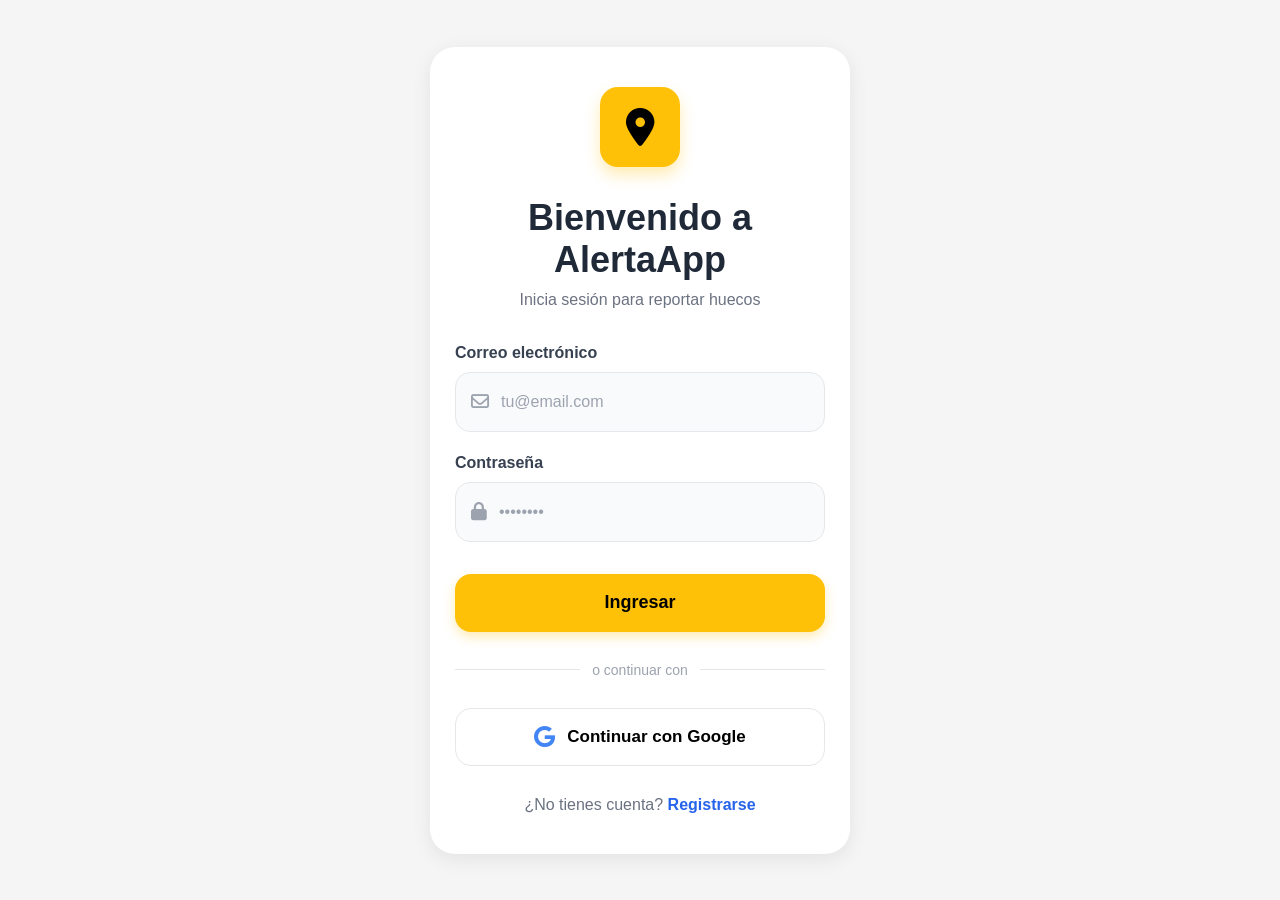
==== index.html @ 872496ac "Add files via upload" ====
<!DOCTYPE html>
<html lang="es">
<head>
    <meta charset="UTF-8">
    <meta name="viewport" content="width=device-width, initial-scale=1.0">
    <title>Login - AlertaApp</title>

    <link rel="stylesheet" href="styles.css">

    <!-- ICONOS -->
    <link rel="stylesheet"
    href="https://cdnjs.cloudflare.com/ajax/libs/font-awesome/6.5.1/css/all.min.css">
</head>
<body>

    <div class="container">

        <!-- LOGO -->
        <div class="logo-box">
            <i class="fa-solid fa-location-dot"></i>
        </div>

        <h1>Bienvenido a AlertaApp</h1>
        <p class="subtitle">
            Inicia sesión para reportar huecos
        </p>

        <!-- FORMULARIO -->
        <form id="loginForm">

            <div class="input-group">
                <label>Correo electrónico</label>

                <div class="input-box">
                    <i class="fa-regular fa-envelope"></i>
                    <input type="email"
                    id="loginEmail"
                    placeholder="tu@email.com"
                    required>
                </div>
            </div>

            <div class="input-group">
                <label>Contraseña</label>

                <div class="input-box">
                    <i class="fa-solid fa-lock"></i>
                    <input type="password"
                    id="loginPassword"
                    placeholder="••••••••"
                    required>
                </div>
            </div>

            <button type="submit" class="btn-primary">
                Ingresar
            </button>

        </form>

        <!-- DIVIDER -->
        <div class="divider">
            <span>o continuar con</span>
        </div>

        <!-- GOOGLE -->
        <button class="btn-google">
            <i class="fa-brands fa-google"></i>
            Continuar con Google
        </button>

        <!-- LINK -->
        <p class="bottom-text">
            ¿No tienes cuenta?
            <a href="registro.html">Registrarse</a>
        </p>

    </div>

    <script src="script.js"></script>

</body>
</html>
---- styles.css ----
*{
    margin: 0;
    padding: 0;
    box-sizing: border-box;
    font-family: Arial, Helvetica, sans-serif;
}

body{
    min-height: 100vh;
    display: flex;
    justify-content: center;
    align-items: center;
    background: #f5f5f5;
    padding: 20px;
}

.container{
    width: 100%;
    max-width: 420px;
    background: white;
    border-radius: 25px;
    padding: 40px 25px;
    box-shadow: 0 5px 20px rgba(0,0,0,0.08);
}

.logo-box{
    width: 80px;
    height: 80px;
    background: #FFC107;
    border-radius: 18px;
    margin: auto;
    margin-bottom: 30px;

    display: flex;
    justify-content: center;
    align-items: center;

    box-shadow: 0 8px 15px rgba(255, 193, 7, 0.3);
}

.logo-box i{
    font-size: 38px;
    color: black;
}

h1{
    text-align: center;
    font-size: 36px;
    margin-bottom: 10px;
    color: #1f2937;
}

.subtitle{
    text-align: center;
    color: #6b7280;
    margin-bottom: 35px;
    font-size: 16px;
}

.input-group{
    margin-bottom: 22px;
}

.input-group label{
    display: block;
    margin-bottom: 10px;
    color: #374151;
    font-weight: 600;
}

.input-box{
    display: flex;
    align-items: center;
    background: #f9fafb;
    border: 1px solid #e5e7eb;
    border-radius: 15px;
    padding: 0 15px;
    height: 60px;
}

.input-box i{
    color: #9ca3af;
    font-size: 18px;
    margin-right: 12px;
}

.input-box input{
    width: 100%;
    border: none;
    outline: none;
    background: transparent;
    font-size: 16px;
    color: #111827;
}

.input-box input::placeholder{
    color: #9ca3af;
}

.btn-primary{
    width: 100%;
    height: 58px;
    border: none;
    border-radius: 16px;
    background: #FFC107;
    color: black;
    font-size: 18px;
    font-weight: bold;
    cursor: pointer;
    margin-top: 10px;
    transition: 0.3s;
    box-shadow: 0 5px 12px rgba(255, 193, 7, 0.3);
}

.btn-primary:hover{
    transform: translateY(-2px);
}

.divider{
    display: flex;
    align-items: center;
    margin: 30px 0;
    color: #9ca3af;
    font-size: 14px;
}

.divider::before,
.divider::after{
    content: "";
    flex: 1;
    height: 1px;
    background: #e5e7eb;
}

.divider span{
    margin: 0 12px;
}

.btn-google{
    width: 100%;
    height: 58px;
    border: 1px solid #e5e7eb;
    border-radius: 16px;
    background: white;
    font-size: 17px;
    font-weight: 600;
    cursor: pointer;

    display: flex;
    justify-content: center;
    align-items: center;
    gap: 12px;

    transition: 0.3s;
}

.btn-google:hover{
    background: #f9fafb;
}

.btn-google i{
    color: #4285F4;
    font-size: 22px;
}

.bottom-text{
    text-align: center;
    margin-top: 30px;
    color: #6b7280;
}

.bottom-text a{
    color: #2563eb;
    text-decoration: none;
    font-weight: bold;
}

.bottom-text a:hover{
    text-decoration: underline;
}

/* RESPONSIVE */
@media(max-width: 480px){

    .container{
        padding: 35px 20px;
    }

    h1{
        font-size: 30px;
    }

}
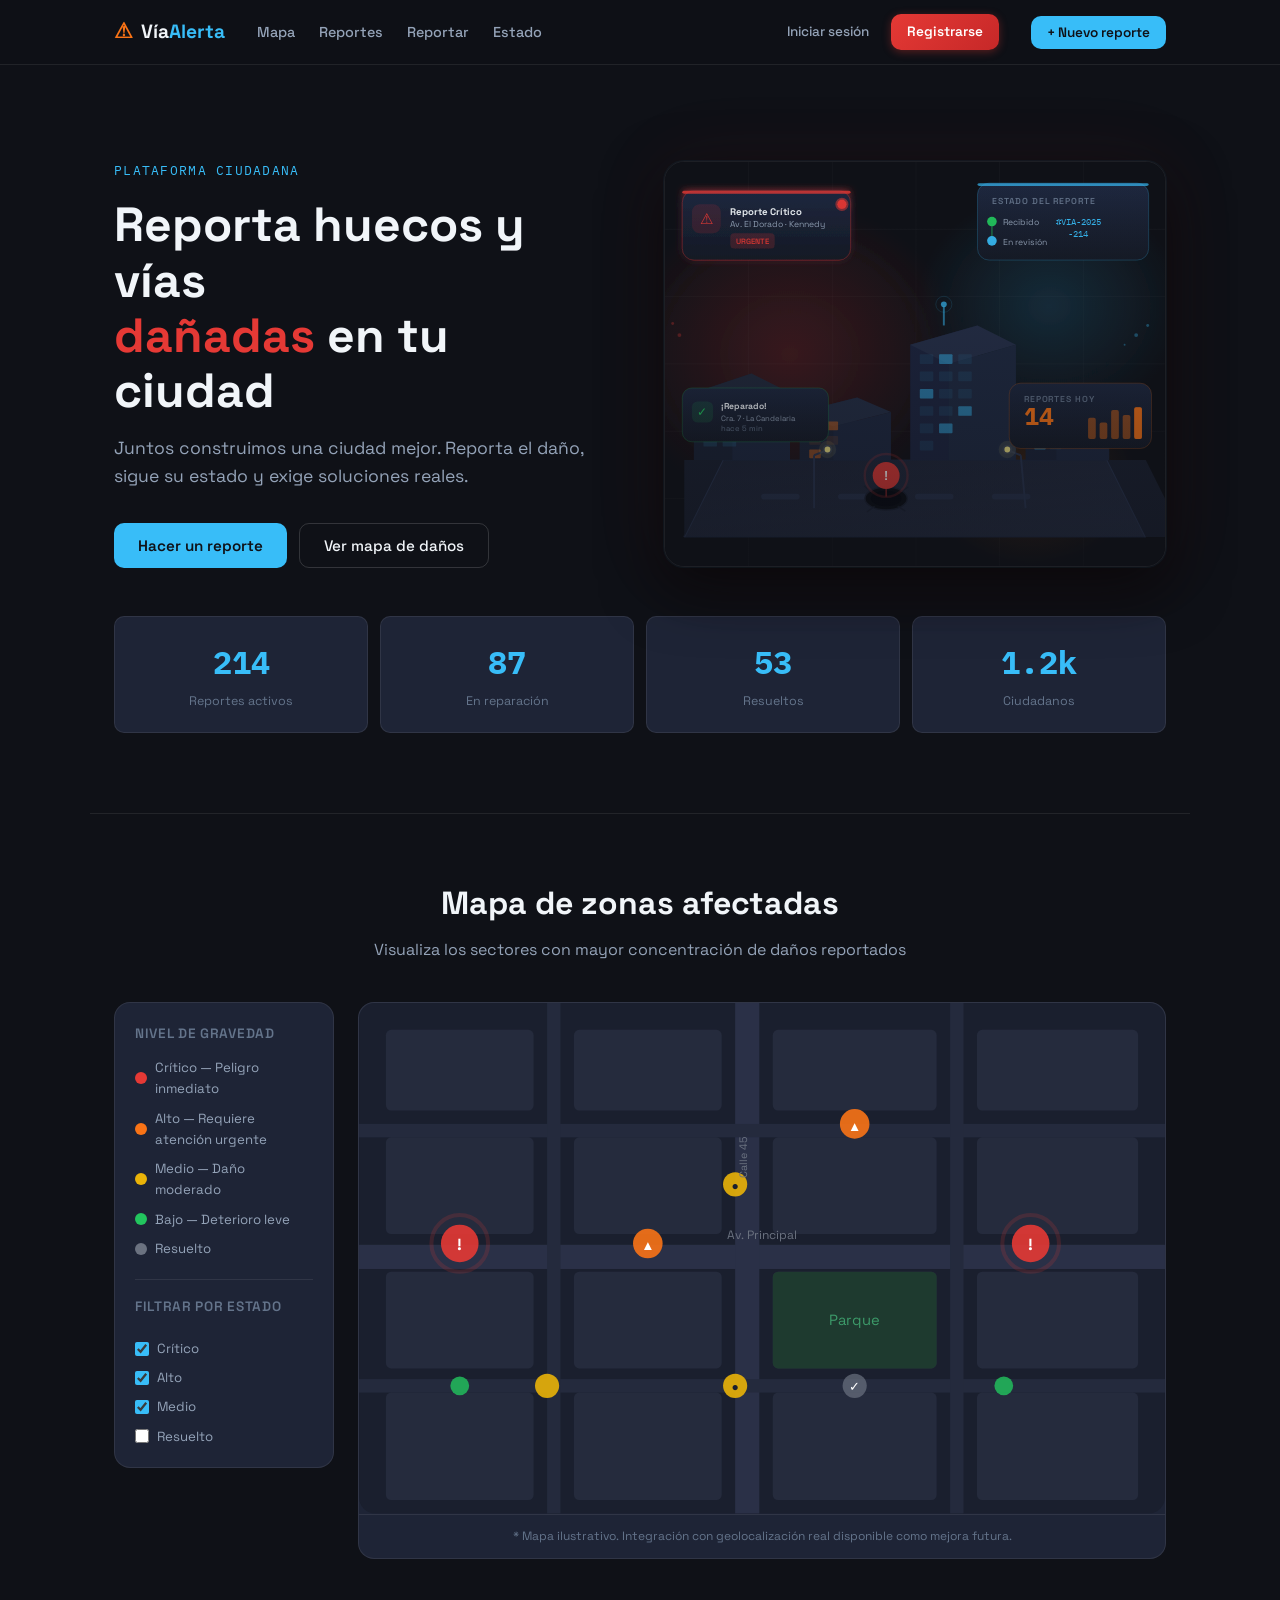
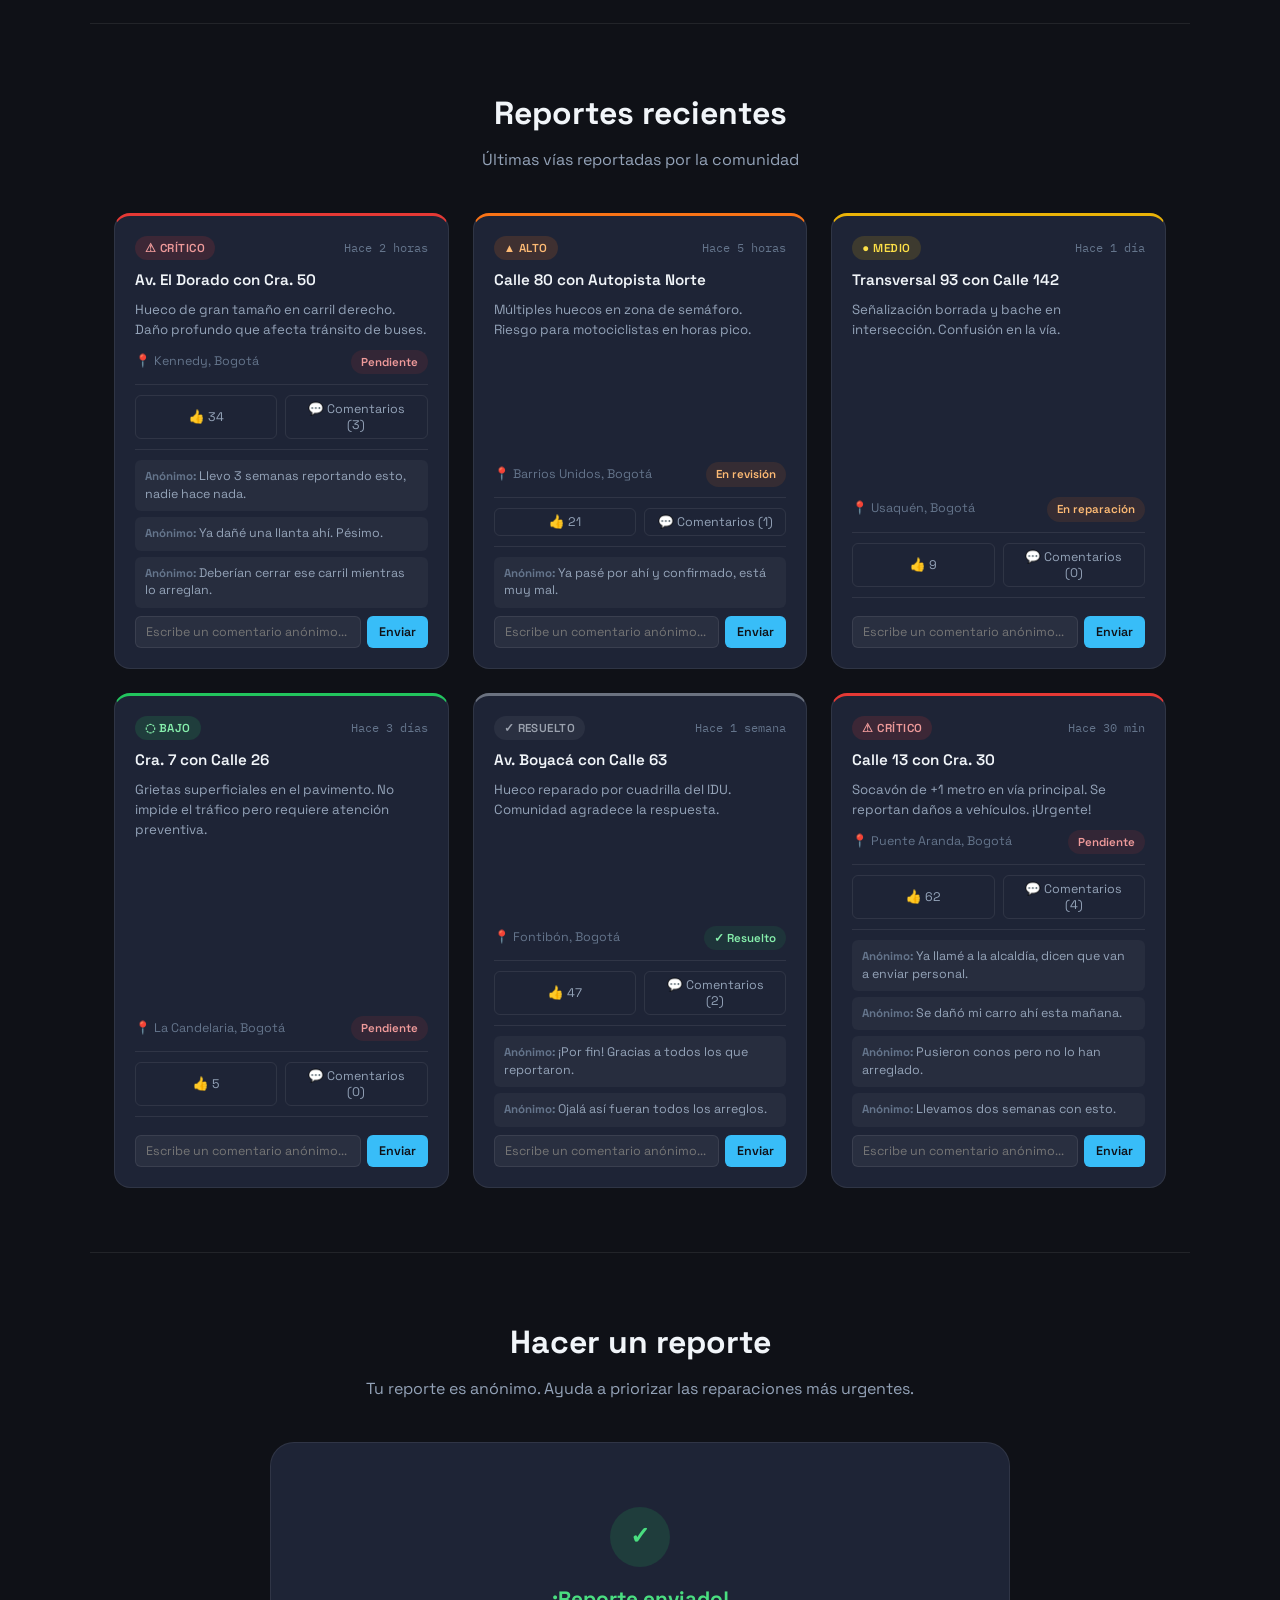
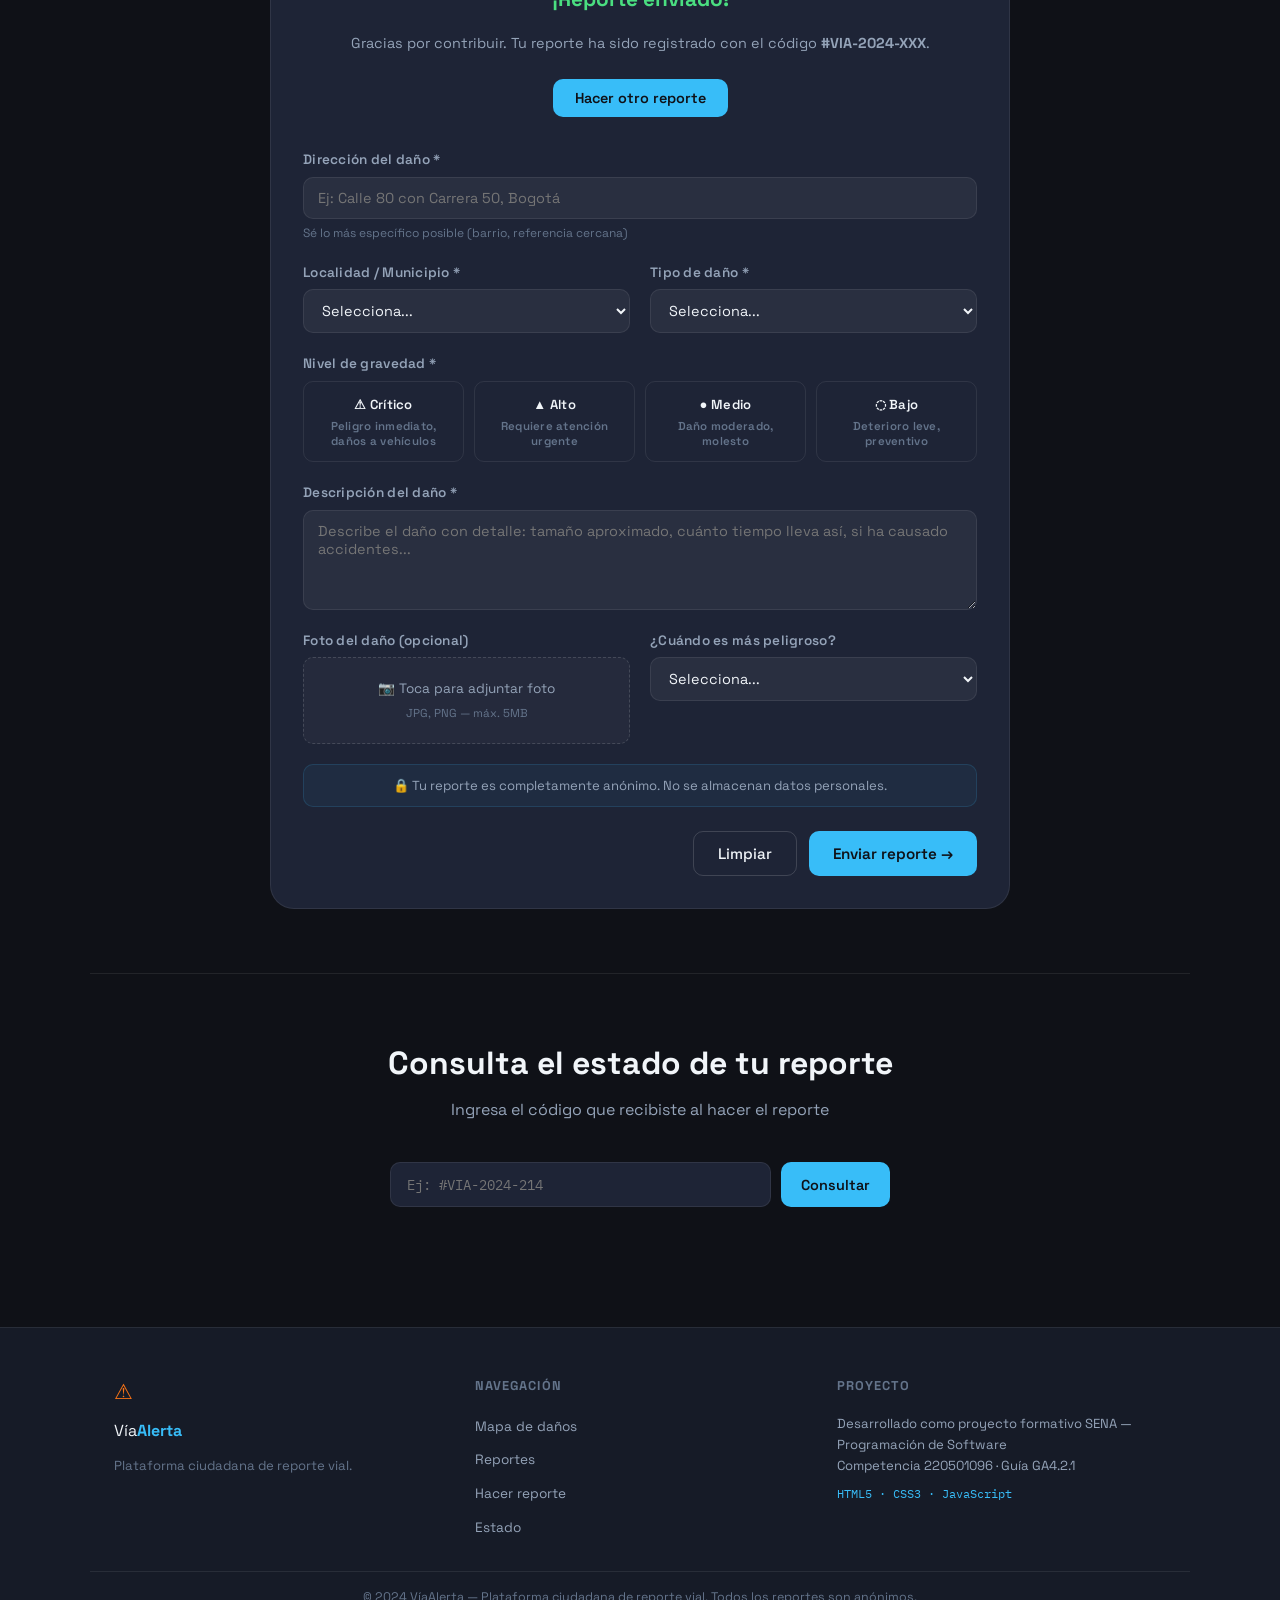
==== commit 09f54ee2: "Add files via upload" ====
--- a/index.html
+++ b/index.html
@@ -1,83 +1,855 @@
 <!DOCTYPE html>
 <html lang="es">
 <head>
-    <meta charset="UTF-8">
-    <meta name="viewport" content="width=device-width, initial-scale=1.0">
-    <title>Login - AlertaApp</title>
-
-    <link rel="stylesheet" href="styles.css">
-
-    <!-- ICONOS -->
-    <link rel="stylesheet"
-    href="https://cdnjs.cloudflare.com/ajax/libs/font-awesome/6.5.1/css/all.min.css">
+  <meta charset="UTF-8" />
+  <meta name="viewport" content="width=device-width, initial-scale=1.0" />
+  <title>VíaAlerta — Reporte Ciudadano de Vías</title>
+  <link rel="stylesheet" href="styles.css" />
+  <link rel="preconnect" href="https://fonts.googleapis.com" />
+  <link rel="preconnect" href="https://fonts.gstatic.com" crossorigin />
+  <link href="https://fonts.googleapis.com/css2?family=Space+Grotesk:wght@400;500;600;700&family=IBM+Plex+Mono:wght@400;500&display=swap" rel="stylesheet" />
 </head>
 <body>
 
-    <div class="container">
-
-        <!-- LOGO -->
-        <div class="logo-box">
-            <i class="fa-solid fa-location-dot"></i>
-        </div>
-
-        <h1>Bienvenido a AlertaApp</h1>
-        <p class="subtitle">
-            Inicia sesión para reportar huecos
-        </p>
-
-        <!-- FORMULARIO -->
-        <form id="loginForm">
-
-            <div class="input-group">
-                <label>Correo electrónico</label>
-
-                <div class="input-box">
-                    <i class="fa-regular fa-envelope"></i>
-                    <input type="email"
-                    id="loginEmail"
-                    placeholder="tu@email.com"
-                    required>
-                </div>
-            </div>
-
-            <div class="input-group">
-                <label>Contraseña</label>
-
-                <div class="input-box">
-                    <i class="fa-solid fa-lock"></i>
-                    <input type="password"
-                    id="loginPassword"
-                    placeholder="••••••••"
-                    required>
-                </div>
-            </div>
-
-            <button type="submit" class="btn-primary">
-                Ingresar
-            </button>
-
+  <!-- HEADER -->
+  <header id="site-header">
+    <div class="header-inner">
+      <div class="logo">
+        <span class="logo-icon">⚠</span>
+        <span class="logo-text">Vía<strong>Alerta</strong></span>
+      </div>
+      <nav id="main-nav">
+        <ul>
+          <li><a href="#mapa">Mapa</a></li>
+          <li><a href="#reportes">Reportes</a></li>
+          <li><a href="#formulario">Reportar</a></li>
+          <li><a href="#estado">Estado</a></li>
+        </ul>
+      </nav>
+      <div class="header-auth">
+        <a href="login.html" class="btn-login-nav">Iniciar sesión</a>
+        <a href="register.html" class="btn-register-nav">Registrarse</a>
+      </div>
+      <button class="btn-report-nav" onclick="document.getElementById('formulario').scrollIntoView({behavior:'smooth'})">
+        + Nuevo reporte
+      </button>
+      <button class="menu-toggle" id="menuToggle" aria-label="Abrir menú">&#9776;</button>
+    </div>
+  </header>
+
+  <!-- HERO -->
+  <section id="hero">
+    <div class="hero-main">
+      <div class="hero-content">
+        <p class="hero-label">Plataforma ciudadana</p>
+        <h1>Reporta huecos y vías<br /><span class="accent">dañadas</span> en tu ciudad</h1>
+        <p class="hero-desc">Juntos construimos una ciudad mejor. Reporta el daño, sigue su estado y exige soluciones reales.</p>
+        <div class="hero-btns">
+          <button class="btn-primary" onclick="document.getElementById('formulario').scrollIntoView({behavior:'smooth'})">Hacer un reporte</button>
+          <button class="btn-outline" onclick="document.getElementById('mapa').scrollIntoView({behavior:'smooth'})">Ver mapa de daños</button>
+        </div>
+      </div>
+
+      <!-- HERO ILLUSTRATION -->
+      <div class="hero-illustration" aria-hidden="true">
+        <svg viewBox="0 0 520 420" xmlns="http://www.w3.org/2000/svg">
+          <defs>
+            <radialGradient id="glow-red" cx="50%" cy="50%" r="50%">
+              <stop offset="0%" stop-color="#e53935" stop-opacity="0.25"/>
+              <stop offset="100%" stop-color="#e53935" stop-opacity="0"/>
+            </radialGradient>
+            <radialGradient id="glow-blue" cx="50%" cy="50%" r="50%">
+              <stop offset="0%" stop-color="#38bdf8" stop-opacity="0.18"/>
+              <stop offset="100%" stop-color="#38bdf8" stop-opacity="0"/>
+            </radialGradient>
+            <radialGradient id="glow-orange" cx="50%" cy="50%" r="50%">
+              <stop offset="0%" stop-color="#f97316" stop-opacity="0.2"/>
+              <stop offset="100%" stop-color="#f97316" stop-opacity="0"/>
+            </radialGradient>
+            <filter id="blur-soft">
+              <feGaussianBlur stdDeviation="3"/>
+            </filter>
+            <filter id="glow-filter">
+              <feGaussianBlur stdDeviation="4" result="blur"/>
+              <feComposite in="SourceGraphic" in2="blur" operator="over"/>
+            </filter>
+            <linearGradient id="road-grad" x1="0%" y1="0%" x2="100%" y2="100%">
+              <stop offset="0%" stop-color="#1e2436"/>
+              <stop offset="100%" stop-color="#252d42"/>
+            </linearGradient>
+            <linearGradient id="card-grad" x1="0%" y1="0%" x2="0%" y2="100%">
+              <stop offset="0%" stop-color="#1e2840"/>
+              <stop offset="100%" stop-color="#161b27"/>
+            </linearGradient>
+            <clipPath id="card-clip">
+              <rect x="0" y="0" width="520" height="420" rx="20"/>
+            </clipPath>
+          </defs>
+
+          <!-- Background -->
+          <rect width="520" height="420" fill="#0f1117" rx="20"/>
+
+          <!-- Ambient glows -->
+          <ellipse cx="130" cy="200" rx="180" ry="160" fill="url(#glow-red)" filter="url(#blur-soft)"/>
+          <ellipse cx="400" cy="150" rx="140" ry="120" fill="url(#glow-blue)" filter="url(#blur-soft)"/>
+          <ellipse cx="380" cy="330" rx="110" ry="90" fill="url(#glow-orange)" filter="url(#blur-soft)"/>
+
+          <!-- Grid lines (city feel) -->
+          <g stroke="rgba(255,255,255,0.03)" stroke-width="1">
+            <line x1="0" y1="70" x2="520" y2="70"/>
+            <line x1="0" y1="140" x2="520" y2="140"/>
+            <line x1="0" y1="210" x2="520" y2="210"/>
+            <line x1="0" y1="280" x2="520" y2="280"/>
+            <line x1="0" y1="350" x2="520" y2="350"/>
+            <line x1="87" y1="0" x2="87" y2="420"/>
+            <line x1="174" y1="0" x2="174" y2="420"/>
+            <line x1="261" y1="0" x2="261" y2="420"/>
+            <line x1="348" y1="0" x2="348" y2="420"/>
+            <line x1="435" y1="0" x2="435" y2="420"/>
+          </g>
+
+          <!-- ===== ISOMETRIC CITY ROAD ===== -->
+          <!-- Main road surface -->
+          <polygon points="60,310 460,310 500,390 20,390" fill="url(#road-grad)" stroke="#1e2840" stroke-width="1"/>
+          <!-- Road center dashes -->
+          <g fill="#2a3550" opacity="0.8">
+            <rect x="100" y="345" width="40" height="6" rx="3"/>
+            <rect x="180" y="345" width="40" height="6" rx="3"/>
+            <rect x="260" y="345" width="40" height="6" rx="3"/>
+            <rect x="340" y="345" width="40" height="6" rx="3"/>
+          </g>
+          <!-- Road edge lines -->
+          <line x1="60" y1="310" x2="20" y2="390" stroke="#2a3550" stroke-width="2"/>
+          <line x1="460" y1="310" x2="500" y2="390" stroke="#2a3550" stroke-width="2"/>
+
+          <!-- Sidewalk -->
+          <polygon points="460,310 500,310 540,390 500,390" fill="#1a2030"/>
+          <polygon points="20,390 60,310 20,310" fill="#1a2030"/>
+
+          <!-- ===== BUILDINGS (isometric) ===== -->
+          <!-- Building 1 — left tall -->
+          <g>
+            <polygon points="30,240 90,220 90,310 30,310" fill="#1a2235"/>
+            <polygon points="30,240 90,220 130,240 70,260" fill="#222a3d"/>
+            <polygon points="70,260 130,240 130,310 70,310" fill="#1e2840"/>
+            <!-- Windows -->
+            <g fill="#38bdf8" opacity="0.15">
+              <rect x="40" y="250" width="14" height="10" rx="1"/>
+              <rect x="60" y="250" width="14" height="10" rx="1"/>
+              <rect x="40" y="268" width="14" height="10" rx="1"/>
+              <rect x="60" y="268" width="14" height="10" rx="1"/>
+              <rect x="40" y="286" width="14" height="10" rx="1"/>
+              <rect x="60" y="286" width="14" height="10" rx="1"/>
+            </g>
+            <g fill="#38bdf8" opacity="0.3">
+              <rect x="40" y="250" width="14" height="10" rx="1"/>
+              <rect x="60" y="268" width="14" height="10" rx="1"/>
+            </g>
+          </g>
+
+          <!-- Building 2 — center-left medium -->
+          <g>
+            <polygon points="140,260 200,245 200,310 140,310" fill="#1c2438"/>
+            <polygon points="140,260 200,245 235,260 175,275" fill="#242e45"/>
+            <polygon points="175,275 235,260 235,310 175,310" fill="#1e2840"/>
+            <g fill="#f97316" opacity="0.12">
+              <rect x="150" y="270" width="12" height="9" rx="1"/>
+              <rect x="168" y="270" width="12" height="9" rx="1"/>
+              <rect x="150" y="285" width="12" height="9" rx="1"/>
+              <rect x="168" y="285" width="12" height="9" rx="1"/>
+              <rect x="150" y="299" width="12" height="9" rx="1"/>
+            </g>
+            <g fill="#f97316" opacity="0.4">
+              <rect x="168" y="270" width="12" height="9" rx="1"/>
+              <rect x="150" y="299" width="12" height="9" rx="1"/>
+            </g>
+          </g>
+
+          <!-- Building 3 — center tall (landmark) -->
+          <g>
+            <polygon points="255,190 325,170 325,310 255,310" fill="#1d2540"/>
+            <polygon points="255,190 325,170 365,190 295,210" fill="#26304a"/>
+            <polygon points="295,210 365,190 365,310 295,310" fill="#1f2a42"/>
+            <!-- Many windows -->
+            <g fill="#38bdf8" opacity="0.1">
+              <rect x="265" y="200" width="14" height="10" rx="1"/>
+              <rect x="285" y="200" width="14" height="10" rx="1"/>
+              <rect x="305" y="200" width="14" height="10" rx="1"/>
+              <rect x="265" y="218" width="14" height="10" rx="1"/>
+              <rect x="285" y="218" width="14" height="10" rx="1"/>
+              <rect x="305" y="218" width="14" height="10" rx="1"/>
+              <rect x="265" y="236" width="14" height="10" rx="1"/>
+              <rect x="285" y="236" width="14" height="10" rx="1"/>
+              <rect x="305" y="236" width="14" height="10" rx="1"/>
+              <rect x="265" y="254" width="14" height="10" rx="1"/>
+              <rect x="285" y="254" width="14" height="10" rx="1"/>
+              <rect x="305" y="254" width="14" height="10" rx="1"/>
+              <rect x="265" y="272" width="14" height="10" rx="1"/>
+              <rect x="285" y="272" width="14" height="10" rx="1"/>
+              <rect x="265" y="290" width="14" height="10" rx="1"/>
+            </g>
+            <g fill="#38bdf8" opacity="0.5">
+              <rect x="285" y="200" width="14" height="10" rx="1"/>
+              <rect x="265" y="236" width="14" height="10" rx="1"/>
+              <rect x="305" y="254" width="14" height="10" rx="1"/>
+              <rect x="285" y="272" width="14" height="10" rx="1"/>
+            </g>
+            <!-- Antenna -->
+            <line x1="290" y1="150" x2="290" y2="170" stroke="#38bdf8" stroke-width="2" opacity="0.6"/>
+            <circle cx="290" cy="148" r="3" fill="#38bdf8" opacity="0.8"/>
+            <circle cx="290" cy="148" r="6" fill="none" stroke="#38bdf8" stroke-width="1" opacity="0.3">
+              <animate attributeName="r" from="3" to="12" dur="2s" repeatCount="indefinite"/>
+              <animate attributeName="opacity" from="0.4" to="0" dur="2s" repeatCount="indefinite"/>
+            </circle>
+          </g>
+
+          <!-- Building 4 — right medium -->
+          <g>
+            <polygon points="375,250 430,233 430,310 375,310" fill="#1b2338"/>
+            <polygon points="375,250 430,233 462,248 407,265" fill="#232d42"/>
+            <polygon points="407,265 462,248 462,310 407,310" fill="#1e2840"/>
+            <g fill="#38bdf8" opacity="0.12">
+              <rect x="384" y="260" width="12" height="9" rx="1"/>
+              <rect x="400" y="260" width="12" height="9" rx="1"/>
+              <rect x="384" y="275" width="12" height="9" rx="1"/>
+              <rect x="400" y="275" width="12" height="9" rx="1"/>
+              <rect x="384" y="290" width="12" height="9" rx="1"/>
+              <rect x="400" y="290" width="12" height="9" rx="1"/>
+            </g>
+            <g fill="#38bdf8" opacity="0.45">
+              <rect x="400" y="260" width="12" height="9" rx="1"/>
+              <rect x="384" y="290" width="12" height="9" rx="1"/>
+            </g>
+          </g>
+
+          <!-- Street lamps -->
+          <g stroke="#2a3550" stroke-width="2">
+            <line x1="155" y1="305" x2="155" y2="360"/>
+            <line x1="155" y1="305" x2="168" y2="300"/>
+            <circle cx="169" cy="299" r="4" fill="#fef08a" opacity="0.9"/>
+            <circle cx="169" cy="299" r="10" fill="#fef08a" opacity="0.1"/>
+          </g>
+          <g stroke="#2a3550" stroke-width="2">
+            <line x1="370" y1="305" x2="375" y2="360"/>
+            <line x1="370" y1="305" x2="357" y2="300"/>
+            <circle cx="356" cy="299" r="4" fill="#fef08a" opacity="0.9"/>
+            <circle cx="356" cy="299" r="10" fill="#fef08a" opacity="0.1"/>
+          </g>
+
+          <!-- ===== POTHOLE / DAMAGE on road ===== -->
+          <ellipse cx="230" cy="350" rx="22" ry="12" fill="#0a0d14" stroke="#1a2030" stroke-width="1.5"/>
+          <ellipse cx="230" cy="350" rx="16" ry="8" fill="#060810"/>
+          <!-- Crack lines -->
+          <g stroke="#1a2030" stroke-width="1.5" opacity="0.8">
+            <line x1="215" y1="343" x2="207" y2="337"/>
+            <line x1="245" y1="343" x2="253" y2="338"/>
+            <line x1="218" y1="358" x2="210" y2="364"/>
+            <line x1="242" y1="358" x2="250" y2="363"/>
+          </g>
+
+          <!-- ===== FLOATING UI CARDS ===== -->
+
+          <!-- Card 1 — CRITICAL alert (top left) -->
+          <g filter="url(#glow-filter)">
+            <rect x="18" y="30" width="175" height="72" rx="12" fill="url(#card-grad)" stroke="rgba(229,57,53,0.35)" stroke-width="1"/>
+            <rect x="18" y="30" width="175" height="3" rx="2" fill="#e53935" opacity="0.8"/>
+            <!-- Icon bg -->
+            <rect x="28" y="44" width="30" height="30" rx="8" fill="rgba(229,57,53,0.15)"/>
+            <text x="43" y="64" font-family="sans-serif" font-size="16" text-anchor="middle" fill="#e53935">⚠</text>
+            <!-- Text -->
+            <text x="68" y="55" font-family="Space Grotesk, sans-serif" font-size="10" font-weight="700" fill="#f1f5f9">Reporte Crítico</text>
+            <text x="68" y="68" font-family="Space Grotesk, sans-serif" font-size="9" fill="#94a3b8">Av. El Dorado · Kennedy</text>
+            <!-- Badge -->
+            <rect x="68" y="74" width="46" height="16" rx="4" fill="rgba(229,57,53,0.2)"/>
+            <text x="91" y="85" font-family="Space Grotesk, sans-serif" font-size="8" font-weight="600" fill="#e53935" text-anchor="middle">URGENTE</text>
+            <!-- Pulse -->
+            <circle cx="184" cy="44" r="5" fill="#e53935"/>
+            <circle cx="184" cy="44" r="5" fill="none" stroke="#e53935" stroke-width="2" opacity="0.6">
+              <animate attributeName="r" from="5" to="12" dur="1.5s" repeatCount="indefinite"/>
+              <animate attributeName="opacity" from="0.6" to="0" dur="1.5s" repeatCount="indefinite"/>
+            </circle>
+          </g>
+
+          <!-- Card 2 — Status card (top right) -->
+          <g>
+            <rect x="325" y="22" width="178" height="80" rx="12" fill="url(#card-grad)" stroke="rgba(56,189,248,0.25)" stroke-width="1"/>
+            <rect x="325" y="22" width="178" height="3" rx="2" fill="#38bdf8" opacity="0.7"/>
+            <text x="340" y="44" font-family="Space Grotesk, sans-serif" font-size="9" font-weight="600" fill="#64748b" letter-spacing="1">ESTADO DEL REPORTE</text>
+            <!-- Timeline mini -->
+            <circle cx="340" cy="62" r="5" fill="#22c55e"/>
+            <text x="352" y="66" font-family="Space Grotesk, sans-serif" font-size="9" fill="#94a3b8">Recibido</text>
+            <line x1="340" y1="67" x2="340" y2="78" stroke="#22c55e" stroke-width="1.5" opacity="0.5"/>
+            <circle cx="340" cy="82" r="5" fill="#38bdf8"/>
+            <text x="352" y="86" font-family="Space Grotesk, sans-serif" font-size="9" fill="#94a3b8">En revisión</text>
+            <!-- Code -->
+            <text x="430" y="66" font-family="IBM Plex Mono, monospace" font-size="9" fill="#38bdf8" text-anchor="middle">#VIA-2025</text>
+            <text x="430" y="78" font-family="IBM Plex Mono, monospace" font-size="9" fill="#38bdf8" text-anchor="middle">-214</text>
+          </g>
+
+          <!-- Card 3 — Stats mini (bottom right floating) -->
+          <g>
+            <rect x="358" y="230" width="148" height="68" rx="12" fill="url(#card-grad)" stroke="rgba(249,115,22,0.25)" stroke-width="1"/>
+            <text x="373" y="250" font-family="Space Grotesk, sans-serif" font-size="9" font-weight="600" fill="#64748b" letter-spacing="1">REPORTES HOY</text>
+            <text x="373" y="274" font-family="IBM Plex Mono, monospace" font-size="26" font-weight="700" fill="#f97316">14</text>
+            <!-- Mini bar chart -->
+            <g fill="#f97316" opacity="0.5">
+              <rect x="440" y="266" width="8" height="22" rx="2"/>
+              <rect x="452" y="271" width="8" height="17" rx="2"/>
+              <rect x="464" y="258" width="8" height="30" rx="2"/>
+              <rect x="476" y="263" width="8" height="25" rx="2"/>
+              <rect x="488" y="255" width="8" height="33" rx="2"/>
+            </g>
+            <g fill="#f97316" opacity="0.9">
+              <rect x="488" y="255" width="8" height="33" rx="2"/>
+            </g>
+          </g>
+
+          <!-- Card 4 — Mini notification (bottom left) -->
+          <g>
+            <rect x="18" y="235" width="152" height="56" rx="10" fill="url(#card-grad)" stroke="rgba(34,197,94,0.25)" stroke-width="1"/>
+            <rect x="28" y="249" width="22" height="22" rx="6" fill="rgba(34,197,94,0.15)"/>
+            <text x="39" y="264" font-family="sans-serif" font-size="12" text-anchor="middle" fill="#22c55e">✓</text>
+            <text x="58" y="257" font-family="Space Grotesk, sans-serif" font-size="9" font-weight="700" fill="#f1f5f9">¡Reparado!</text>
+            <text x="58" y="269" font-family="Space Grotesk, sans-serif" font-size="8" fill="#94a3b8">Cra. 7 · La Candelaria</text>
+            <text x="58" y="280" font-family="Space Grotesk, sans-serif" font-size="8" fill="#64748b">hace 5 min</text>
+          </g>
+
+          <!-- Damage pin on road -->
+          <g>
+            <circle cx="230" cy="326" r="14" fill="#e53935" opacity="0.95"/>
+            <text x="230" y="331" font-family="sans-serif" font-size="13" text-anchor="middle" fill="white" font-weight="bold">!</text>
+            <circle cx="230" cy="326" r="14" fill="none" stroke="#e53935" stroke-width="2.5" opacity="0.5">
+              <animate attributeName="r" from="14" to="28" dur="2s" repeatCount="indefinite"/>
+              <animate attributeName="opacity" from="0.5" to="0" dur="2s" repeatCount="indefinite"/>
+            </circle>
+            <!-- Pin line to pothole -->
+            <line x1="230" y1="340" x2="230" y2="348" stroke="#e53935" stroke-width="1.5" opacity="0.5"/>
+          </g>
+
+          <!-- Floating dots decoration -->
+          <g fill="#38bdf8" opacity="0.4">
+            <circle cx="490" cy="180" r="2"/>
+            <circle cx="502" cy="170" r="1.5"/>
+            <circle cx="478" cy="190" r="1"/>
+          </g>
+          <g fill="#e53935" opacity="0.35">
+            <circle cx="15" cy="180" r="2"/>
+            <circle cx="8" cy="168" r="1.5"/>
+          </g>
+
+          <!-- Bottom fade overlay -->
+          <defs>
+            <linearGradient id="fade-bottom" x1="0" y1="0" x2="0" y2="1">
+              <stop offset="0%" stop-color="#0f1117" stop-opacity="0"/>
+              <stop offset="100%" stop-color="#0f1117" stop-opacity="0.5"/>
+            </linearGradient>
+          </defs>
+          <rect width="520" height="420" fill="url(#fade-bottom)" rx="20"/>
+        </svg>
+      </div>
+    </div>
+
+    <div class="hero-stats">
+      <div class="stat-card">
+        <span class="stat-num">214</span>
+        <span class="stat-label">Reportes activos</span>
+      </div>
+      <div class="stat-card">
+        <span class="stat-num">87</span>
+        <span class="stat-label">En reparación</span>
+      </div>
+      <div class="stat-card">
+        <span class="stat-num">53</span>
+        <span class="stat-label">Resueltos</span>
+      </div>
+      <div class="stat-card">
+        <span class="stat-num">1.2k</span>
+        <span class="stat-label">Ciudadanos</span>
+      </div>
+    </div>
+  </section>
+  <section id="mapa">
+    <div class="section-header">
+      <h2>Mapa de zonas afectadas</h2>
+      <p>Visualiza los sectores con mayor concentración de daños reportados</p>
+    </div>
+    <div class="mapa-container">
+      <div class="mapa-leyenda">
+        <h3>Nivel de gravedad</h3>
+        <ul>
+          <li><span class="dot dot-critica"></span> Crítico — Peligro inmediato</li>
+          <li><span class="dot dot-alta"></span> Alto — Requiere atención urgente</li>
+          <li><span class="dot dot-media"></span> Medio — Daño moderado</li>
+          <li><span class="dot dot-baja"></span> Bajo — Deterioro leve</li>
+          <li><span class="dot dot-resuelto"></span> Resuelto</li>
+        </ul>
+        <div class="mapa-filtros">
+          <h3>Filtrar por estado</h3>
+          <label><input type="checkbox" checked /> Crítico</label>
+          <label><input type="checkbox" checked /> Alto</label>
+          <label><input type="checkbox" checked /> Medio</label>
+          <label><input type="checkbox" /> Resuelto</label>
+        </div>
+      </div>
+      <div class="mapa-ilustrado">
+        <svg viewBox="0 0 600 380" xmlns="http://www.w3.org/2000/svg" role="img" aria-label="Mapa ilustrado de zonas dañadas">
+          <!-- Fondo ciudad -->
+          <rect width="600" height="380" fill="#1a1f2e" rx="12"/>
+          <!-- Calles principales -->
+          <rect x="0" y="180" width="600" height="18" fill="#2a3047" />
+          <rect x="280" y="0" width="18" height="380" fill="#2a3047" />
+          <rect x="0" y="90" width="600" height="10" fill="#242a3d" />
+          <rect x="0" y="280" width="600" height="10" fill="#242a3d" />
+          <rect x="140" y="0" width="10" height="380" fill="#242a3d" />
+          <rect x="440" y="0" width="10" height="380" fill="#242a3d" />
+          <!-- Bloques edificios -->
+          <rect x="20" y="20" width="110" height="60" fill="#252b3d" rx="4"/>
+          <rect x="20" y="100" width="110" height="72" fill="#252b3d" rx="4"/>
+          <rect x="160" y="20" width="110" height="60" fill="#252b3d" rx="4"/>
+          <rect x="160" y="100" width="110" height="72" fill="#252b3d" rx="4"/>
+          <rect x="308" y="20" width="122" height="60" fill="#252b3d" rx="4"/>
+          <rect x="308" y="100" width="122" height="72" fill="#252b3d" rx="4"/>
+          <rect x="460" y="20" width="120" height="60" fill="#252b3d" rx="4"/>
+          <rect x="460" y="100" width="120" height="72" fill="#252b3d" rx="4"/>
+          <rect x="20" y="200" width="110" height="72" fill="#252b3d" rx="4"/>
+          <rect x="20" y="290" width="110" height="80" fill="#252b3d" rx="4"/>
+          <rect x="160" y="200" width="110" height="72" fill="#252b3d" rx="4"/>
+          <rect x="160" y="290" width="110" height="80" fill="#252b3d" rx="4"/>
+          <rect x="308" y="200" width="122" height="72" fill="#252b3d" rx="4"/>
+          <rect x="308" y="290" width="122" height="80" fill="#252b3d" rx="4"/>
+          <rect x="460" y="200" width="120" height="72" fill="#252b3d" rx="4"/>
+          <rect x="460" y="290" width="120" height="80" fill="#252b3d" rx="4"/>
+          <!-- Parque central -->
+          <rect x="308" y="200" width="122" height="72" fill="#1e3a2f" rx="4"/>
+          <text x="369" y="240" font-size="11" fill="#3d9b6a" text-anchor="middle">Parque</text>
+
+          <!-- MARCADORES DE DAÑO -->
+          <!-- Crítico -->
+          <circle cx="75" cy="179" r="14" fill="#e53935" opacity="0.9"/>
+          <text x="75" y="184" font-size="12" fill="white" text-anchor="middle" font-weight="bold">!</text>
+          <circle cx="75" cy="179" r="14" fill="none" stroke="#e53935" stroke-width="3" opacity="0.4">
+            <animate attributeName="r" from="14" to="26" dur="2s" repeatCount="indefinite"/>
+            <animate attributeName="opacity" from="0.4" to="0" dur="2s" repeatCount="indefinite"/>
+          </circle>
+
+          <circle cx="500" cy="179" r="14" fill="#e53935" opacity="0.9"/>
+          <text x="500" y="184" font-size="12" fill="white" text-anchor="middle" font-weight="bold">!</text>
+          <circle cx="500" cy="179" r="14" fill="none" stroke="#e53935" stroke-width="3" opacity="0.4">
+            <animate attributeName="r" from="14" to="26" dur="2s" repeatCount="indefinite"/>
+            <animate attributeName="opacity" from="0.4" to="0" dur="2s" repeatCount="indefinite"/>
+          </circle>
+
+          <!-- Alto -->
+          <circle cx="215" cy="179" r="11" fill="#f97316" opacity="0.9"/>
+          <text x="215" y="184" font-size="10" fill="white" text-anchor="middle">▲</text>
+
+          <circle cx="369" cy="90" r="11" fill="#f97316" opacity="0.9"/>
+          <text x="369" y="95" font-size="10" fill="white" text-anchor="middle">▲</text>
+
+          <!-- Medio -->
+          <circle cx="280" cy="135" r="9" fill="#eab308" opacity="0.9"/>
+          <text x="280" y="139" font-size="9" fill="#1a1f2e" text-anchor="middle">●</text>
+
+          <circle cx="280" cy="285" r="9" fill="#eab308" opacity="0.9"/>
+          <text x="280" y="289" font-size="9" fill="#1a1f2e" text-anchor="middle">●</text>
+
+          <circle cx="140" cy="285" r="9" fill="#eab308" opacity="0.9"/>
+
+          <!-- Bajo -->
+          <circle cx="480" cy="285" r="7" fill="#22c55e" opacity="0.8"/>
+          <circle cx="75" cy="285" r="7" fill="#22c55e" opacity="0.8"/>
+
+          <!-- Resuelto -->
+          <circle cx="369" cy="285" r="9" fill="#6b7280" opacity="0.7"/>
+          <text x="369" y="289" font-size="10" fill="white" text-anchor="middle">✓</text>
+
+          <!-- Etiquetas calles -->
+          <text x="300" y="176" font-size="9" fill="#6b7280" text-anchor="middle">Av. Principal</text>
+          <text x="289" y="130" font-size="8" fill="#6b7280" text-anchor="start" transform="rotate(-90, 289, 130)">Calle 45</text>
+        </svg>
+        <p class="mapa-nota">* Mapa ilustrativo. Integración con geolocalización real disponible como mejora futura.</p>
+      </div>
+    </div>
+  </section>
+
+  <!-- REPORTES RECIENTES -->
+  <section id="reportes">
+    <div class="section-header">
+      <h2>Reportes recientes</h2>
+      <p>Últimas vías reportadas por la comunidad</p>
+    </div>
+    <div class="reportes-grid">
+
+      <article class="reporte-card gravedad-critica">
+        <div class="card-header">
+          <span class="badge badge-critica">⚠ Crítico</span>
+          <span class="card-fecha">Hace 2 horas</span>
+        </div>
+        <h3>Av. El Dorado con Cra. 50</h3>
+        <p class="card-desc">Hueco de gran tamaño en carril derecho. Daño profundo que afecta tránsito de buses.</p>
+        <div class="card-meta">
+          <span>📍 Kennedy, Bogotá</span>
+          <span class="estado estado-pendiente">Pendiente</span>
+        </div>
+        <div class="card-acciones">
+          <button class="btn-like" onclick="likeReporte(this)">👍 <span>34</span></button>
+          <button class="btn-comentar" onclick="toggleComentarios(this)">💬 Comentarios (3)</button>
+        </div>
+        <div class="comentarios-box" hidden>
+          <div class="comentario-lista">
+            <div class="comentario"><strong>Anónimo:</strong> Llevo 3 semanas reportando esto, nadie hace nada.</div>
+            <div class="comentario"><strong>Anónimo:</strong> Ya dañé una llanta ahí. Pésimo.</div>
+            <div class="comentario"><strong>Anónimo:</strong> Deberían cerrar ese carril mientras lo arreglan.</div>
+          </div>
+          <div class="comentario-input">
+            <input type="text" placeholder="Escribe un comentario anónimo..." id="com-1" />
+            <button onclick="enviarComentario('com-1', this.parentElement.previousElementSibling)">Enviar</button>
+          </div>
+        </div>
+      </article>
+
+      <article class="reporte-card gravedad-alta">
+        <div class="card-header">
+          <span class="badge badge-alta">▲ Alto</span>
+          <span class="card-fecha">Hace 5 horas</span>
+        </div>
+        <h3>Calle 80 con Autopista Norte</h3>
+        <p class="card-desc">Múltiples huecos en zona de semáforo. Riesgo para motociclistas en horas pico.</p>
+        <div class="card-meta">
+          <span>📍 Barrios Unidos, Bogotá</span>
+          <span class="estado estado-revision">En revisión</span>
+        </div>
+        <div class="card-acciones">
+          <button class="btn-like" onclick="likeReporte(this)">👍 <span>21</span></button>
+          <button class="btn-comentar" onclick="toggleComentarios(this)">💬 Comentarios (1)</button>
+        </div>
+        <div class="comentarios-box" hidden>
+          <div class="comentario-lista">
+            <div class="comentario"><strong>Anónimo:</strong> Ya pasé por ahí y confirmado, está muy mal.</div>
+          </div>
+          <div class="comentario-input">
+            <input type="text" placeholder="Escribe un comentario anónimo..." id="com-2" />
+            <button onclick="enviarComentario('com-2', this.parentElement.previousElementSibling)">Enviar</button>
+          </div>
+        </div>
+      </article>
+
+      <article class="reporte-card gravedad-media">
+        <div class="card-header">
+          <span class="badge badge-media">● Medio</span>
+          <span class="card-fecha">Hace 1 día</span>
+        </div>
+        <h3>Transversal 93 con Calle 142</h3>
+        <p class="card-desc">Señalización borrada y bache en intersección. Confusión en la vía.</p>
+        <div class="card-meta">
+          <span>📍 Usaquén, Bogotá</span>
+          <span class="estado estado-revision">En reparación</span>
+        </div>
+        <div class="card-acciones">
+          <button class="btn-like" onclick="likeReporte(this)">👍 <span>9</span></button>
+          <button class="btn-comentar" onclick="toggleComentarios(this)">💬 Comentarios (0)</button>
+        </div>
+        <div class="comentarios-box" hidden>
+          <div class="comentario-lista"></div>
+          <div class="comentario-input">
+            <input type="text" placeholder="Escribe un comentario anónimo..." id="com-3" />
+            <button onclick="enviarComentario('com-3', this.parentElement.previousElementSibling)">Enviar</button>
+          </div>
+        </div>
+      </article>
+
+      <article class="reporte-card gravedad-baja">
+        <div class="card-header">
+          <span class="badge badge-baja">◌ Bajo</span>
+          <span class="card-fecha">Hace 3 días</span>
+        </div>
+        <h3>Cra. 7 con Calle 26</h3>
+        <p class="card-desc">Grietas superficiales en el pavimento. No impide el tráfico pero requiere atención preventiva.</p>
+        <div class="card-meta">
+          <span>📍 La Candelaria, Bogotá</span>
+          <span class="estado estado-pendiente">Pendiente</span>
+        </div>
+        <div class="card-acciones">
+          <button class="btn-like" onclick="likeReporte(this)">👍 <span>5</span></button>
+          <button class="btn-comentar" onclick="toggleComentarios(this)">💬 Comentarios (0)</button>
+        </div>
+        <div class="comentarios-box" hidden>
+          <div class="comentario-lista"></div>
+          <div class="comentario-input">
+            <input type="text" placeholder="Escribe un comentario anónimo..." id="com-4" />
+            <button onclick="enviarComentario('com-4', this.parentElement.previousElementSibling)">Enviar</button>
+          </div>
+        </div>
+      </article>
+
+      <article class="reporte-card gravedad-resuelto">
+        <div class="card-header">
+          <span class="badge badge-resuelto">✓ Resuelto</span>
+          <span class="card-fecha">Hace 1 semana</span>
+        </div>
+        <h3>Av. Boyacá con Calle 63</h3>
+        <p class="card-desc">Hueco reparado por cuadrilla del IDU. Comunidad agradece la respuesta.</p>
+        <div class="card-meta">
+          <span>📍 Fontibón, Bogotá</span>
+          <span class="estado estado-resuelto">✓ Resuelto</span>
+        </div>
+        <div class="card-acciones">
+          <button class="btn-like" onclick="likeReporte(this)">👍 <span>47</span></button>
+          <button class="btn-comentar" onclick="toggleComentarios(this)">💬 Comentarios (2)</button>
+        </div>
+        <div class="comentarios-box" hidden>
+          <div class="comentario-lista">
+            <div class="comentario"><strong>Anónimo:</strong> ¡Por fin! Gracias a todos los que reportaron.</div>
+            <div class="comentario"><strong>Anónimo:</strong> Ojalá así fueran todos los arreglos.</div>
+          </div>
+          <div class="comentario-input">
+            <input type="text" placeholder="Escribe un comentario anónimo..." id="com-5" />
+            <button onclick="enviarComentario('com-5', this.parentElement.previousElementSibling)">Enviar</button>
+          </div>
+        </div>
+      </article>
+
+      <article class="reporte-card gravedad-critica">
+        <div class="card-header">
+          <span class="badge badge-critica">⚠ Crítico</span>
+          <span class="card-fecha">Hace 30 min</span>
+        </div>
+        <h3>Calle 13 con Cra. 30</h3>
+        <p class="card-desc">Socavón de +1 metro en vía principal. Se reportan daños a vehículos. ¡Urgente!</p>
+        <div class="card-meta">
+          <span>📍 Puente Aranda, Bogotá</span>
+          <span class="estado estado-pendiente">Pendiente</span>
+        </div>
+        <div class="card-acciones">
+          <button class="btn-like" onclick="likeReporte(this)">👍 <span>62</span></button>
+          <button class="btn-comentar" onclick="toggleComentarios(this)">💬 Comentarios (4)</button>
+        </div>
+        <div class="comentarios-box" hidden>
+          <div class="comentario-lista">
+            <div class="comentario"><strong>Anónimo:</strong> Ya llamé a la alcaldía, dicen que van a enviar personal.</div>
+            <div class="comentario"><strong>Anónimo:</strong> Se dañó mi carro ahí esta mañana.</div>
+            <div class="comentario"><strong>Anónimo:</strong> Pusieron conos pero no lo han arreglado.</div>
+            <div class="comentario"><strong>Anónimo:</strong> Llevamos dos semanas con esto.</div>
+          </div>
+          <div class="comentario-input">
+            <input type="text" placeholder="Escribe un comentario anónimo..." id="com-6" />
+            <button onclick="enviarComentario('com-6', this.parentElement.previousElementSibling)">Enviar</button>
+          </div>
+        </div>
+      </article>
+
+    </div>
+  </section>
+
+  <!-- FORMULARIO DE REPORTE -->
+  <section id="formulario">
+    <div class="section-header">
+      <h2>Hacer un reporte</h2>
+      <p>Tu reporte es anónimo. Ayuda a priorizar las reparaciones más urgentes.</p>
+    </div>
+    <div class="form-container">
+      <div class="form-card">
+        <div id="form-success" class="form-success" hidden>
+          <span class="success-icon">✓</span>
+          <h3>¡Reporte enviado!</h3>
+          <p>Gracias por contribuir. Tu reporte ha sido registrado con el código <strong id="codigo-reporte">#VIA-2024-XXX</strong>.</p>
+          <button onclick="resetForm()">Hacer otro reporte</button>
+        </div>
+
+        <form id="reporte-form" onsubmit="enviarReporte(event)" novalidate>
+          <div class="form-grid">
+            <div class="form-group full-width">
+              <label for="direccion">Dirección del daño *</label>
+              <input type="text" id="direccion" name="direccion" placeholder="Ej: Calle 80 con Carrera 50, Bogotá" required />
+              <span class="form-hint">Sé lo más específico posible (barrio, referencia cercana)</span>
+            </div>
+
+            <div class="form-group">
+              <label for="localidad">Localidad / Municipio *</label>
+              <select id="localidad" name="localidad" required>
+                <option value="">Selecciona...</option>
+                <option>Usaquén</option>
+                <option>Chapinero</option>
+                <option>Santa Fe</option>
+                <option>San Cristóbal</option>
+                <option>Usme</option>
+                <option>Tunjuelito</option>
+                <option>Bosa</option>
+                <option>Kennedy</option>
+                <option>Fontibón</option>
+                <option>Engativá</option>
+                <option>Suba</option>
+                <option>Barrios Unidos</option>
+                <option>Teusaquillo</option>
+                <option>Los Mártires</option>
+                <option>Antonio Nariño</option>
+                <option>Puente Aranda</option>
+                <option>La Candelaria</option>
+                <option>Rafael Uribe</option>
+                <option>Ciudad Bolívar</option>
+                <option>Sumapaz</option>
+              </select>
+            </div>
+
+            <div class="form-group">
+              <label for="tipo-dano">Tipo de daño *</label>
+              <select id="tipo-dano" name="tipo-dano" required>
+                <option value="">Selecciona...</option>
+                <option>Hueco / bache</option>
+                <option>Socavón</option>
+                <option>Grietas en pavimento</option>
+                <option>Señalización borrada</option>
+                <option>Señal de tránsito caída</option>
+                <option>Hundimiento de vía</option>
+                <option>Daño en andén / bordillo</option>
+                <option>Otro</option>
+              </select>
+            </div>
+
+            <div class="form-group full-width">
+              <label>Nivel de gravedad *</label>
+              <div class="gravedad-selector">
+                <label class="gravedad-opcion critica">
+                  <input type="radio" name="gravedad" value="critica" required />
+                  <span class="gravedad-label">⚠ Crítico</span>
+                  <span class="gravedad-desc">Peligro inmediato, daños a vehículos</span>
+                </label>
+                <label class="gravedad-opcion alta">
+                  <input type="radio" name="gravedad" value="alta" />
+                  <span class="gravedad-label">▲ Alto</span>
+                  <span class="gravedad-desc">Requiere atención urgente</span>
+                </label>
+                <label class="gravedad-opcion media">
+                  <input type="radio" name="gravedad" value="media" />
+                  <span class="gravedad-label">● Medio</span>
+                  <span class="gravedad-desc">Daño moderado, molesto</span>
+                </label>
+                <label class="gravedad-opcion baja">
+                  <input type="radio" name="gravedad" value="baja" />
+                  <span class="gravedad-label">◌ Bajo</span>
+                  <span class="gravedad-desc">Deterioro leve, preventivo</span>
+                </label>
+              </div>
+            </div>
+
+            <div class="form-group full-width">
+              <label for="descripcion">Descripción del daño *</label>
+              <textarea id="descripcion" name="descripcion" rows="4" placeholder="Describe el daño con detalle: tamaño aproximado, cuánto tiempo lleva así, si ha causado accidentes..." required></textarea>
+            </div>
+
+            <div class="form-group">
+              <label for="foto">Foto del daño (opcional)</label>
+              <div class="file-upload" onclick="document.getElementById('foto').click()">
+                <span>📷 Toca para adjuntar foto</span>
+                <span class="file-hint">JPG, PNG — máx. 5MB</span>
+              </div>
+              <input type="file" id="foto" name="foto" accept="image/*" style="display:none" onchange="mostrarFoto(this)" />
+              <div id="preview-foto" class="foto-preview" hidden></div>
+            </div>
+
+            <div class="form-group">
+              <label for="horario">¿Cuándo es más peligroso?</label>
+              <select id="horario" name="horario">
+                <option value="">Selecciona...</option>
+                <option>Todo el día</option>
+                <option>Horas pico (mañana/tarde)</option>
+                <option>Noche (falta iluminación)</option>
+                <option>Lluvia (se inunda)</option>
+              </select>
+            </div>
+
+            <div class="form-group full-width aviso-anonimo">
+              <span>🔒 Tu reporte es completamente anónimo. No se almacenan datos personales.</span>
+            </div>
+          </div>
+
+          <div class="form-actions">
+            <button type="reset" class="btn-outline">Limpiar</button>
+            <button type="submit" class="btn-primary">Enviar reporte →</button>
+          </div>
         </form>
-
-        <!-- DIVIDER -->
-        <div class="divider">
-            <span>o continuar con</span>
-        </div>
-
-        <!-- GOOGLE -->
-        <button class="btn-google">
-            <i class="fa-brands fa-google"></i>
-            Continuar con Google
-        </button>
-
-        <!-- LINK -->
-        <p class="bottom-text">
-            ¿No tienes cuenta?
-            <a href="registro.html">Registrarse</a>
-        </p>
-
-    </div>
-
-    <script src="script.js"></script>
-
+      </div>
+    </div>
+  </section>
+
+  <!-- ESTADO DE REPORTES -->
+  <section id="estado">
+    <div class="section-header">
+      <h2>Consulta el estado de tu reporte</h2>
+      <p>Ingresa el código que recibiste al hacer el reporte</p>
+    </div>
+    <div class="estado-container">
+      <div class="estado-buscador">
+        <input type="text" id="codigo-busqueda" placeholder="Ej: #VIA-2024-214" />
+        <button onclick="buscarEstado()">Consultar</button>
+      </div>
+      <div id="estado-resultado" class="estado-resultado" hidden>
+        <div class="estado-timeline">
+          <h3>Reporte <span id="codigo-resultado"></span></h3>
+          <div class="timeline">
+            <div class="timeline-item completado">
+              <div class="timeline-dot"></div>
+              <div class="timeline-content">
+                <strong>Recibido</strong>
+                <span>Tu reporte fue registrado exitosamente</span>
+              </div>
+            </div>
+            <div class="timeline-item completado">
+              <div class="timeline-dot"></div>
+              <div class="timeline-content">
+                <strong>En revisión</strong>
+                <span>La entidad competente ha recibido el reporte</span>
+              </div>
+            </div>
+            <div class="timeline-item activo">
+              <div class="timeline-dot"></div>
+              <div class="timeline-content">
+                <strong>Programado</strong>
+                <span>Se asignó cuadrilla de reparación</span>
+              </div>
+            </div>
+            <div class="timeline-item pendiente">
+              <div class="timeline-dot"></div>
+              <div class="timeline-content">
+                <strong>Resuelto</strong>
+                <span>Pendiente</span>
+              </div>
+            </div>
+          </div>
+        </div>
+      </div>
+    </div>
+  </section>
+
+  <!-- FOOTER -->
+  <footer id="site-footer">
+    <div class="footer-inner">
+      <div class="footer-brand">
+        <span class="logo-icon">⚠</span>
+        <span class="logo-text">Vía<strong>Alerta</strong></span>
+        <p>Plataforma ciudadana de reporte vial.</p>
+      </div>
+      <nav class="footer-nav">
+        <h4>Navegación</h4>
+        <ul>
+          <li><a href="#mapa">Mapa de daños</a></li>
+          <li><a href="#reportes">Reportes</a></li>
+          <li><a href="#formulario">Hacer reporte</a></li>
+          <li><a href="#estado">Estado</a></li>
+        </ul>
+      </nav>
+      <div class="footer-info">
+        <h4>Proyecto</h4>
+        <p>Desarrollado como proyecto formativo SENA — Programación de Software</p>
+        <p>Competencia 220501096 · Guía GA4.2.1</p>
+        <p class="footer-tecno">HTML5 · CSS3 · JavaScript</p>
+      </div>
+    </div>
+    <div class="footer-bottom">
+      <p>© 2024 VíaAlerta — Plataforma ciudadana de reporte vial. Todos los reportes son anónimos.</p>
+    </div>
+  </footer>
+
+  <script src="js/main.js"></script>
 </body>
 </html>
--- a/styles.css
+++ b/styles.css
@@ -1,193 +1,1015 @@
-*{
-    margin: 0;
-    padding: 0;
-    box-sizing: border-box;
-    font-family: Arial, Helvetica, sans-serif;
-}
-
-body{
-    min-height: 100vh;
-    display: flex;
-    justify-content: center;
-    align-items: center;
-    background: #f5f5f5;
-    padding: 20px;
-}
-
-.container{
-    width: 100%;
-    max-width: 420px;
-    background: white;
-    border-radius: 25px;
-    padding: 40px 25px;
-    box-shadow: 0 5px 20px rgba(0,0,0,0.08);
-}
-
-.logo-box{
-    width: 80px;
-    height: 80px;
-    background: #FFC107;
-    border-radius: 18px;
-    margin: auto;
-    margin-bottom: 30px;
-
-    display: flex;
-    justify-content: center;
-    align-items: center;
-
-    box-shadow: 0 8px 15px rgba(255, 193, 7, 0.3);
-}
-
-.logo-box i{
-    font-size: 38px;
-    color: black;
-}
-
-h1{
-    text-align: center;
-    font-size: 36px;
-    margin-bottom: 10px;
-    color: #1f2937;
-}
-
-.subtitle{
-    text-align: center;
-    color: #6b7280;
-    margin-bottom: 35px;
-    font-size: 16px;
-}
-
-.input-group{
-    margin-bottom: 22px;
-}
-
-.input-group label{
-    display: block;
-    margin-bottom: 10px;
-    color: #374151;
-    font-weight: 600;
-}
-
-.input-box{
-    display: flex;
-    align-items: center;
-    background: #f9fafb;
-    border: 1px solid #e5e7eb;
-    border-radius: 15px;
-    padding: 0 15px;
-    height: 60px;
-}
-
-.input-box i{
-    color: #9ca3af;
-    font-size: 18px;
-    margin-right: 12px;
-}
-
-.input-box input{
-    width: 100%;
-    border: none;
-    outline: none;
-    background: transparent;
-    font-size: 16px;
-    color: #111827;
-}
-
-.input-box input::placeholder{
-    color: #9ca3af;
-}
-
-.btn-primary{
-    width: 100%;
-    height: 58px;
-    border: none;
-    border-radius: 16px;
-    background: #FFC107;
-    color: black;
-    font-size: 18px;
-    font-weight: bold;
-    cursor: pointer;
-    margin-top: 10px;
-    transition: 0.3s;
-    box-shadow: 0 5px 12px rgba(255, 193, 7, 0.3);
-}
-
-.btn-primary:hover{
-    transform: translateY(-2px);
-}
-
-.divider{
-    display: flex;
-    align-items: center;
-    margin: 30px 0;
-    color: #9ca3af;
-    font-size: 14px;
-}
-
-.divider::before,
-.divider::after{
-    content: "";
-    flex: 1;
-    height: 1px;
-    background: #e5e7eb;
-}
-
-.divider span{
-    margin: 0 12px;
-}
-
-.btn-google{
-    width: 100%;
-    height: 58px;
-    border: 1px solid #e5e7eb;
-    border-radius: 16px;
-    background: white;
-    font-size: 17px;
-    font-weight: 600;
-    cursor: pointer;
-
-    display: flex;
-    justify-content: center;
-    align-items: center;
-    gap: 12px;
-
-    transition: 0.3s;
-}
-
-.btn-google:hover{
-    background: #f9fafb;
-}
-
-.btn-google i{
-    color: #4285F4;
-    font-size: 22px;
-}
-
-.bottom-text{
-    text-align: center;
-    margin-top: 30px;
-    color: #6b7280;
-}
-
-.bottom-text a{
-    color: #2563eb;
-    text-decoration: none;
-    font-weight: bold;
-}
-
-.bottom-text a:hover{
-    text-decoration: underline;
-}
-
-/* RESPONSIVE */
-@media(max-width: 480px){
-
-    .container{
-        padding: 35px 20px;
-    }
-
-    h1{
-        font-size: 30px;
-    }
-
+/* ====================================================
+   VíaAlerta — estilos.css
+   Estilos base y componentes principales
+   Competencia 220501096 · GA4.2.1
+   ==================================================== */
+
+/* ---- RESET Y BASE ---- */
+*, *::before, *::after {
+  margin: 0;
+  padding: 0;
+  box-sizing: border-box;
+}
+
+:root {
+  --color-critica: #e53935;
+  --color-critica-bg: #ffebee;
+  --color-critica-dark: #b71c1c;
+  --color-alta: #f97316;
+  --color-alta-bg: #fff3e0;
+  --color-alta-dark: #c2410c;
+  --color-media: #eab308;
+  --color-media-bg: #fefce8;
+  --color-media-dark: #a16207;
+  --color-baja: #22c55e;
+  --color-baja-bg: #f0fdf4;
+  --color-baja-dark: #15803d;
+  --color-resuelto: #6b7280;
+  --color-resuelto-bg: #f3f4f6;
+  --color-resuelto-dark: #374151;
+
+  --bg-dark: #0f1117;
+  --bg-surface: #161b27;
+  --bg-card: #1e2436;
+  --bg-card-hover: #242b3d;
+  --text-primary: #f1f5f9;
+  --text-secondary: #94a3b8;
+  --text-muted: #64748b;
+  --accent: #38bdf8;
+  --accent-dark: #0ea5e9;
+  --border: rgba(255,255,255,0.08);
+  --border-hover: rgba(255,255,255,0.15);
+
+  --font-main: 'Space Grotesk', sans-serif;
+  --font-mono: 'IBM Plex Mono', monospace;
+
+  --radius-sm: 6px;
+  --radius-md: 10px;
+  --radius-lg: 16px;
+  --radius-xl: 24px;
+
+  --shadow-sm: 0 1px 4px rgba(0,0,0,0.3);
+  --shadow-md: 0 4px 16px rgba(0,0,0,0.4);
+  --shadow-lg: 0 8px 32px rgba(0,0,0,0.5);
+
+  --max-width: 1100px;
+  --gap: 24px;
+}
+
+html {
+  scroll-behavior: smooth;
+}
+
+body {
+  font-family: var(--font-main);
+  background-color: var(--bg-dark);
+  color: var(--text-primary);
+  line-height: 1.6;
+  font-size: 16px;
+}
+
+img { max-width: 100%; display: block; }
+a { color: var(--accent); text-decoration: none; transition: color 0.2s; }
+a:hover { color: var(--accent-dark); }
+ul { list-style: none; }
+
+/* ---- UTILIDADES ---- */
+.section-header {
+  text-align: center;
+  margin-bottom: 2.5rem;
+}
+.section-header h2 {
+  font-size: clamp(1.6rem, 3vw, 2rem);
+  font-weight: 700;
+  margin-bottom: 0.5rem;
+  color: var(--text-primary);
+}
+.section-header p {
+  color: var(--text-secondary);
+  font-size: 1rem;
+}
+
+/* ---- BOTONES ---- */
+.btn-primary {
+  background: var(--accent);
+  color: #0f1117;
+  border: none;
+  padding: 12px 24px;
+  border-radius: var(--radius-md);
+  font-family: var(--font-main);
+  font-size: 0.95rem;
+  font-weight: 600;
+  cursor: pointer;
+  transition: background 0.2s, transform 0.15s;
+}
+.btn-primary:hover { background: var(--accent-dark); transform: translateY(-1px); }
+.btn-primary:active { transform: scale(0.98); }
+
+.btn-outline {
+  background: transparent;
+  color: var(--text-primary);
+  border: 1px solid var(--border-hover);
+  padding: 12px 24px;
+  border-radius: var(--radius-md);
+  font-family: var(--font-main);
+  font-size: 0.95rem;
+  font-weight: 500;
+  cursor: pointer;
+  transition: border-color 0.2s, background 0.2s;
+}
+.btn-outline:hover { border-color: var(--accent); background: rgba(56,189,248,0.05); }
+
+/* ---- HEADER ---- */
+#site-header {
+  position: sticky;
+  top: 0;
+  z-index: 100;
+  background: rgba(15,17,23,0.9);
+  backdrop-filter: blur(12px);
+  border-bottom: 1px solid var(--border);
+}
+.header-inner {
+  max-width: var(--max-width);
+  margin: 0 auto;
+  padding: 0 1.5rem;
+  height: 64px;
+  display: flex;
+  align-items: center;
+  gap: 2rem;
+}
+.logo {
+  display: flex;
+  align-items: center;
+  gap: 8px;
+  font-size: 1.2rem;
+  font-weight: 700;
+  color: var(--text-primary);
+  text-decoration: none;
+}
+.logo-icon { font-size: 1.3rem; color: var(--color-alta); }
+.logo-text strong { color: var(--accent); }
+
+#main-nav { flex: 1; }
+#main-nav ul {
+  display: flex;
+  gap: 1.5rem;
+}
+#main-nav a {
+  color: var(--text-secondary);
+  font-size: 0.9rem;
+  font-weight: 500;
+  transition: color 0.2s;
+}
+#main-nav a:hover { color: var(--text-primary); }
+
+/* Auth buttons in header */
+.header-auth {
+  display: flex;
+  align-items: center;
+  gap: 8px;
+}
+.btn-login-nav {
+  color: var(--text-secondary);
+  font-size: 0.85rem;
+  font-weight: 500;
+  padding: 7px 14px;
+  border-radius: var(--radius-md);
+  transition: color 0.2s, background 0.2s;
+  text-decoration: none;
+  white-space: nowrap;
+}
+.btn-login-nav:hover { color: var(--text-primary); background: rgba(255,255,255,0.05); }
+.btn-register-nav {
+  background: linear-gradient(135deg, #e53935, #c62828);
+  color: #fff;
+  font-size: 0.85rem;
+  font-weight: 600;
+  padding: 7px 16px;
+  border-radius: var(--radius-md);
+  transition: opacity 0.2s, transform 0.15s;
+  text-decoration: none;
+  white-space: nowrap;
+  box-shadow: 0 2px 8px rgba(229,57,53,0.35);
+}
+.btn-register-nav:hover { opacity: 0.88; transform: translateY(-1px); color: #fff; }
+
+.btn-report-nav {
+  background: var(--accent);
+  color: #0f1117;
+  border: none;
+  padding: 8px 16px;
+  border-radius: var(--radius-md);
+  font-family: var(--font-main);
+  font-size: 0.85rem;
+  font-weight: 600;
+  cursor: pointer;
+  white-space: nowrap;
+  transition: background 0.2s;
+}
+.btn-report-nav:hover { background: var(--accent-dark); }
+
+.menu-toggle {
+  display: none;
+  background: none;
+  border: none;
+  color: var(--text-primary);
+  font-size: 1.4rem;
+  cursor: pointer;
+  margin-left: auto;
+}
+
+/* ---- HERO ---- */
+#hero {
+  max-width: var(--max-width);
+  margin: 0 auto;
+  padding: 5rem 1.5rem 4rem;
+}
+
+.hero-main {
+  display: grid;
+  grid-template-columns: 1fr 1fr;
+  gap: 3rem;
+  align-items: center;
+  margin-bottom: 3rem;
+}
+
+.hero-content { max-width: 540px; }
+.hero-label {
+  font-family: var(--font-mono);
+  font-size: 0.8rem;
+  letter-spacing: 0.1em;
+  text-transform: uppercase;
+  color: var(--accent);
+  margin-bottom: 1rem;
+}
+.hero-content h1 {
+  font-size: clamp(2rem, 5vw, 3rem);
+  font-weight: 700;
+  line-height: 1.15;
+  margin-bottom: 1rem;
+}
+.hero-content h1 .accent { color: var(--color-critica); }
+.hero-desc {
+  font-size: 1.1rem;
+  color: var(--text-secondary);
+  margin-bottom: 2rem;
+  max-width: 480px;
+}
+.hero-btns { display: flex; gap: 12px; flex-wrap: wrap; }
+
+/* Hero illustration */
+.hero-illustration {
+  position: relative;
+  display: flex;
+  align-items: center;
+  justify-content: center;
+}
+.hero-illustration svg {
+  width: 100%;
+  max-width: 520px;
+  height: auto;
+  border-radius: 20px;
+  border: 1px solid rgba(255,255,255,0.06);
+  box-shadow:
+    0 0 0 1px rgba(56,189,248,0.05),
+    0 20px 60px rgba(0,0,0,0.6),
+    0 0 80px rgba(229,57,53,0.08);
+  animation: hero-float 6s ease-in-out infinite;
+}
+@keyframes hero-float {
+  0%, 100% { transform: translateY(0px); }
+  50%       { transform: translateY(-10px); }
+}
+
+.hero-stats {
+  display: grid;
+  grid-template-columns: repeat(4, 1fr);
+  gap: 12px;
+}
+.stat-card {
+  background: var(--bg-card);
+  border: 1px solid var(--border);
+  border-radius: var(--radius-md);
+  padding: 1.25rem 1rem;
+  display: flex;
+  flex-direction: column;
+  align-items: center;
+  gap: 4px;
+}
+.stat-num {
+  font-size: 2rem;
+  font-weight: 700;
+  color: var(--accent);
+  font-family: var(--font-mono);
+}
+.stat-label {
+  font-size: 0.78rem;
+  color: var(--text-muted);
+  text-align: center;
+}
+
+/* ---- SECCIONES ---- */
+section {
+  padding: 4rem 1.5rem;
+  max-width: var(--max-width);
+  margin: 0 auto;
+}
+section:not(#hero) {
+  border-top: 1px solid var(--border);
+}
+
+/* ---- MAPA ---- */
+.mapa-container {
+  display: grid;
+  grid-template-columns: 220px 1fr;
+  gap: var(--gap);
+  align-items: start;
+}
+.mapa-leyenda {
+  background: var(--bg-card);
+  border: 1px solid var(--border);
+  border-radius: var(--radius-lg);
+  padding: 1.25rem;
+}
+.mapa-leyenda h3 {
+  font-size: 0.85rem;
+  font-weight: 600;
+  text-transform: uppercase;
+  letter-spacing: 0.05em;
+  color: var(--text-muted);
+  margin-bottom: 0.75rem;
+}
+.mapa-leyenda ul { display: flex; flex-direction: column; gap: 8px; }
+.mapa-leyenda li {
+  display: flex;
+  align-items: center;
+  gap: 8px;
+  font-size: 0.83rem;
+  color: var(--text-secondary);
+}
+.dot {
+  width: 12px;
+  height: 12px;
+  border-radius: 50%;
+  flex-shrink: 0;
+}
+.dot-critica { background: var(--color-critica); }
+.dot-alta { background: var(--color-alta); }
+.dot-media { background: var(--color-media); }
+.dot-baja { background: var(--color-baja); }
+.dot-resuelto { background: var(--color-resuelto); }
+
+.mapa-filtros {
+  margin-top: 1.25rem;
+  border-top: 1px solid var(--border);
+  padding-top: 1rem;
+  display: flex;
+  flex-direction: column;
+  gap: 8px;
+}
+.mapa-filtros label {
+  display: flex;
+  align-items: center;
+  gap: 8px;
+  font-size: 0.83rem;
+  color: var(--text-secondary);
+  cursor: pointer;
+}
+.mapa-filtros input[type="checkbox"] {
+  accent-color: var(--accent);
+  width: 14px;
+  height: 14px;
+}
+
+.mapa-ilustrado {
+  background: var(--bg-card);
+  border: 1px solid var(--border);
+  border-radius: var(--radius-lg);
+  overflow: hidden;
+}
+.mapa-ilustrado svg { width: 100%; height: auto; display: block; }
+.mapa-nota {
+  font-size: 0.75rem;
+  color: var(--text-muted);
+  text-align: center;
+  padding: 0.75rem;
+  border-top: 1px solid var(--border);
+}
+
+/* ---- TARJETAS DE REPORTES ---- */
+.reportes-grid {
+  display: grid;
+  grid-template-columns: repeat(3, 1fr);
+  gap: var(--gap);
+}
+
+.reporte-card {
+  background: var(--bg-card);
+  border: 1px solid var(--border);
+  border-radius: var(--radius-lg);
+  padding: 1.25rem;
+  transition: transform 0.2s, border-color 0.2s, box-shadow 0.2s;
+  border-top: 3px solid transparent;
+  display: flex;
+  flex-direction: column;
+  gap: 10px;
+}
+.reporte-card:hover {
+  transform: translateY(-3px);
+  border-color: var(--border-hover);
+  box-shadow: var(--shadow-md);
+}
+.gravedad-critica { border-top-color: var(--color-critica); }
+.gravedad-alta    { border-top-color: var(--color-alta); }
+.gravedad-media   { border-top-color: var(--color-media); }
+.gravedad-baja    { border-top-color: var(--color-baja); }
+.gravedad-resuelto{ border-top-color: var(--color-resuelto); }
+
+.card-header {
+  display: flex;
+  justify-content: space-between;
+  align-items: center;
+}
+.card-fecha {
+  font-family: var(--font-mono);
+  font-size: 0.72rem;
+  color: var(--text-muted);
+}
+
+/* Badges */
+.badge {
+  font-size: 0.72rem;
+  font-weight: 600;
+  padding: 3px 10px;
+  border-radius: 999px;
+  text-transform: uppercase;
+  letter-spacing: 0.04em;
+}
+.badge-critica { background: rgba(229,57,53,0.15); color: #ef9a9a; }
+.badge-alta    { background: rgba(249,115,22,0.15); color: #fdba74; }
+.badge-media   { background: rgba(234,179,8,0.15);  color: #fde047; }
+.badge-baja    { background: rgba(34,197,94,0.15);  color: #86efac; }
+.badge-resuelto{ background: rgba(107,114,128,0.15); color: #9ca3af; }
+
+.reporte-card h3 {
+  font-size: 0.95rem;
+  font-weight: 600;
+  color: var(--text-primary);
+  line-height: 1.3;
+}
+.card-desc {
+  font-size: 0.83rem;
+  color: var(--text-secondary);
+  line-height: 1.5;
+  flex: 1;
+}
+.card-meta {
+  display: flex;
+  justify-content: space-between;
+  align-items: center;
+  font-size: 0.78rem;
+  color: var(--text-muted);
+  flex-wrap: wrap;
+  gap: 6px;
+}
+
+/* Estado */
+.estado {
+  font-size: 0.72rem;
+  font-weight: 600;
+  padding: 3px 10px;
+  border-radius: 999px;
+}
+.estado-pendiente { background: rgba(229,57,53,0.1); color: #ef9a9a; }
+.estado-revision  { background: rgba(249,115,22,0.1); color: #fdba74; }
+.estado-resuelto  { background: rgba(34,197,94,0.1); color: #86efac; }
+
+/* Acciones de la card */
+.card-acciones {
+  display: flex;
+  gap: 8px;
+  border-top: 1px solid var(--border);
+  padding-top: 10px;
+}
+.btn-like, .btn-comentar {
+  background: transparent;
+  border: 1px solid var(--border);
+  color: var(--text-secondary);
+  padding: 5px 12px;
+  border-radius: var(--radius-sm);
+  font-size: 0.78rem;
+  cursor: pointer;
+  font-family: var(--font-main);
+  transition: background 0.2s, border-color 0.2s, color 0.2s;
+  flex: 1;
+  text-align: center;
+}
+.btn-like:hover  { background: rgba(56,189,248,0.1); border-color: var(--accent); color: var(--accent); }
+.btn-comentar:hover { background: rgba(255,255,255,0.05); border-color: var(--border-hover); }
+.btn-like.activo { background: rgba(56,189,248,0.15); border-color: var(--accent); color: var(--accent); }
+
+/* Comentarios */
+.comentarios-box {
+  border-top: 1px solid var(--border);
+  padding-top: 10px;
+  display: flex;
+  flex-direction: column;
+  gap: 8px;
+}
+.comentario-lista { display: flex; flex-direction: column; gap: 6px; }
+.comentario {
+  background: rgba(255,255,255,0.04);
+  border-radius: var(--radius-sm);
+  padding: 8px 10px;
+  font-size: 0.78rem;
+  color: var(--text-secondary);
+  line-height: 1.4;
+}
+.comentario strong { color: var(--text-muted); font-size: 0.72rem; }
+.comentario-input {
+  display: flex;
+  gap: 6px;
+}
+.comentario-input input {
+  flex: 1;
+  background: rgba(255,255,255,0.05);
+  border: 1px solid var(--border);
+  border-radius: var(--radius-sm);
+  padding: 7px 10px;
+  color: var(--text-primary);
+  font-family: var(--font-main);
+  font-size: 0.78rem;
+  outline: none;
+  transition: border-color 0.2s;
+}
+.comentario-input input:focus { border-color: var(--accent); }
+.comentario-input button {
+  background: var(--accent);
+  color: #0f1117;
+  border: none;
+  padding: 7px 12px;
+  border-radius: var(--radius-sm);
+  font-size: 0.78rem;
+  font-weight: 600;
+  cursor: pointer;
+  font-family: var(--font-main);
+  white-space: nowrap;
+  transition: background 0.2s;
+}
+.comentario-input button:hover { background: var(--accent-dark); }
+
+/* ---- FORMULARIO ---- */
+#formulario { background: none; }
+.form-container { max-width: 740px; margin: 0 auto; }
+.form-card {
+  background: var(--bg-card);
+  border: 1px solid var(--border);
+  border-radius: var(--radius-xl);
+  padding: 2rem;
+}
+.form-grid {
+  display: grid;
+  grid-template-columns: 1fr 1fr;
+  gap: 1.25rem;
+  margin-bottom: 1.5rem;
+}
+.form-group { display: flex; flex-direction: column; gap: 6px; }
+.full-width { grid-column: 1 / -1; }
+
+.form-group label {
+  font-size: 0.85rem;
+  font-weight: 600;
+  color: var(--text-secondary);
+  letter-spacing: 0.02em;
+}
+.form-group input[type="text"],
+.form-group select,
+.form-group textarea {
+  background: rgba(255,255,255,0.05);
+  border: 1px solid var(--border);
+  border-radius: var(--radius-md);
+  padding: 11px 14px;
+  color: var(--text-primary);
+  font-family: var(--font-main);
+  font-size: 0.9rem;
+  outline: none;
+  transition: border-color 0.2s, background 0.2s;
+  width: 100%;
+}
+.form-group input:focus,
+.form-group select:focus,
+.form-group textarea:focus {
+  border-color: var(--accent);
+  background: rgba(56,189,248,0.05);
+}
+.form-group select { cursor: pointer; }
+.form-group select option { background: #1e2436; }
+.form-group textarea { resize: vertical; min-height: 100px; }
+.form-hint {
+  font-size: 0.75rem;
+  color: var(--text-muted);
+  line-height: 1.4;
+}
+
+/* Selector de gravedad */
+.gravedad-selector {
+  display: grid;
+  grid-template-columns: repeat(4, 1fr);
+  gap: 10px;
+}
+.gravedad-opcion {
+  border: 1px solid var(--border);
+  border-radius: var(--radius-md);
+  padding: 12px 10px;
+  cursor: pointer;
+  transition: border-color 0.2s, background 0.2s;
+  display: flex;
+  flex-direction: column;
+  gap: 4px;
+  align-items: center;
+  text-align: center;
+}
+.gravedad-opcion input[type="radio"] { display: none; }
+.gravedad-opcion:has(input:checked) { background: rgba(56,189,248,0.05); }
+.gravedad-opcion.critica:has(input:checked) { border-color: var(--color-critica); background: rgba(229,57,53,0.08); }
+.gravedad-opcion.alta:has(input:checked)    { border-color: var(--color-alta); background: rgba(249,115,22,0.08); }
+.gravedad-opcion.media:has(input:checked)   { border-color: var(--color-media); background: rgba(234,179,8,0.08); }
+.gravedad-opcion.baja:has(input:checked)    { border-color: var(--color-baja); background: rgba(34,197,94,0.08); }
+.gravedad-opcion:hover { border-color: var(--border-hover); background: rgba(255,255,255,0.04); }
+.gravedad-label {
+  font-size: 0.82rem;
+  font-weight: 600;
+  color: var(--text-primary);
+}
+.gravedad-desc {
+  font-size: 0.72rem;
+  color: var(--text-muted);
+  line-height: 1.3;
+}
+
+/* File upload */
+.file-upload {
+  background: rgba(255,255,255,0.03);
+  border: 1.5px dashed var(--border-hover);
+  border-radius: var(--radius-md);
+  padding: 1.25rem;
+  cursor: pointer;
+  display: flex;
+  flex-direction: column;
+  align-items: center;
+  gap: 4px;
+  transition: background 0.2s, border-color 0.2s;
+  font-size: 0.85rem;
+  color: var(--text-secondary);
+}
+.file-upload:hover { background: rgba(56,189,248,0.04); border-color: var(--accent); }
+.file-hint { font-size: 0.72rem; color: var(--text-muted); }
+
+.foto-preview {
+  margin-top: 8px;
+  border-radius: var(--radius-md);
+  overflow: hidden;
+  max-height: 140px;
+}
+.foto-preview img { width: 100%; height: 140px; object-fit: cover; }
+
+/* Aviso anónimo */
+.aviso-anonimo {
+  background: rgba(56,189,248,0.06);
+  border: 1px solid rgba(56,189,248,0.15);
+  border-radius: var(--radius-md);
+  padding: 10px 14px;
+  font-size: 0.82rem;
+  color: var(--text-secondary);
+  text-align: center;
+}
+
+.form-actions {
+  display: flex;
+  gap: 12px;
+  justify-content: flex-end;
+}
+
+/* Form success */
+.form-success {
+  text-align: center;
+  padding: 2rem;
+  display: flex;
+  flex-direction: column;
+  align-items: center;
+  gap: 1rem;
+}
+.success-icon {
+  width: 60px;
+  height: 60px;
+  background: rgba(34,197,94,0.15);
+  color: #4ade80;
+  border-radius: 50%;
+  display: flex;
+  align-items: center;
+  justify-content: center;
+  font-size: 1.5rem;
+  font-weight: 700;
+}
+.form-success h3 { font-size: 1.3rem; color: #4ade80; }
+.form-success p { color: var(--text-secondary); font-size: 0.9rem; }
+.form-success button {
+  background: var(--accent);
+  color: #0f1117;
+  border: none;
+  padding: 10px 22px;
+  border-radius: var(--radius-md);
+  font-family: var(--font-main);
+  font-weight: 600;
+  cursor: pointer;
+  font-size: 0.9rem;
+  margin-top: 0.5rem;
+}
+
+/* ---- ESTADO / TIMELINE ---- */
+.estado-container { max-width: 500px; margin: 0 auto; }
+.estado-buscador {
+  display: flex;
+  gap: 10px;
+  margin-bottom: 1.5rem;
+}
+.estado-buscador input {
+  flex: 1;
+  background: var(--bg-card);
+  border: 1px solid var(--border);
+  border-radius: var(--radius-md);
+  padding: 12px 16px;
+  color: var(--text-primary);
+  font-family: var(--font-mono);
+  font-size: 0.9rem;
+  outline: none;
+  transition: border-color 0.2s;
+}
+.estado-buscador input:focus { border-color: var(--accent); }
+.estado-buscador button {
+  background: var(--accent);
+  color: #0f1117;
+  border: none;
+  padding: 12px 20px;
+  border-radius: var(--radius-md);
+  font-family: var(--font-main);
+  font-weight: 600;
+  cursor: pointer;
+  font-size: 0.9rem;
+  transition: background 0.2s;
+}
+.estado-buscador button:hover { background: var(--accent-dark); }
+
+.estado-timeline {
+  background: var(--bg-card);
+  border: 1px solid var(--border);
+  border-radius: var(--radius-lg);
+  padding: 1.5rem;
+}
+.estado-timeline h3 {
+  font-size: 1rem;
+  margin-bottom: 1.5rem;
+  font-family: var(--font-mono);
+  color: var(--text-secondary);
+}
+.estado-timeline h3 span { color: var(--accent); }
+
+.timeline { display: flex; flex-direction: column; gap: 0; }
+.timeline-item {
+  display: flex;
+  gap: 16px;
+  position: relative;
+  padding-bottom: 1.5rem;
+}
+.timeline-item:last-child { padding-bottom: 0; }
+.timeline-item:not(:last-child)::before {
+  content: '';
+  position: absolute;
+  left: 10px;
+  top: 22px;
+  width: 1px;
+  height: calc(100% - 12px);
+  background: var(--border);
+}
+.timeline-item.completado::before { background: var(--color-baja); }
+.timeline-item.activo::before { background: var(--accent); }
+
+.timeline-dot {
+  width: 20px;
+  height: 20px;
+  border-radius: 50%;
+  flex-shrink: 0;
+  margin-top: 2px;
+  border: 2px solid var(--border);
+  background: var(--bg-dark);
+}
+.timeline-item.completado .timeline-dot {
+  background: var(--color-baja);
+  border-color: var(--color-baja);
+}
+.timeline-item.activo .timeline-dot {
+  background: var(--accent);
+  border-color: var(--accent);
+  box-shadow: 0 0 0 4px rgba(56,189,248,0.2);
+}
+
+.timeline-content { display: flex; flex-direction: column; gap: 2px; }
+.timeline-content strong { font-size: 0.9rem; color: var(--text-primary); font-weight: 600; }
+.timeline-content span { font-size: 0.8rem; color: var(--text-muted); }
+
+/* ---- FOOTER ---- */
+#site-footer {
+  background: var(--bg-surface);
+  border-top: 1px solid var(--border);
+  margin-top: 2rem;
+}
+.footer-inner {
+  max-width: var(--max-width);
+  margin: 0 auto;
+  padding: 3rem 1.5rem 2rem;
+  display: grid;
+  grid-template-columns: 1fr 1fr 1fr;
+  gap: 2rem;
+}
+.footer-brand { display: flex; flex-direction: column; gap: 8px; }
+.footer-brand .logo { font-size: 1.1rem; }
+.footer-brand p { font-size: 0.82rem; color: var(--text-muted); margin-top: 4px; }
+.footer-nav h4, .footer-info h4 {
+  font-size: 0.8rem;
+  text-transform: uppercase;
+  letter-spacing: 0.08em;
+  color: var(--text-muted);
+  margin-bottom: 1rem;
+}
+.footer-nav ul { display: flex; flex-direction: column; gap: 8px; }
+.footer-nav a { color: var(--text-secondary); font-size: 0.85rem; }
+.footer-nav a:hover { color: var(--text-primary); }
+.footer-info p { font-size: 0.82rem; color: var(--text-secondary); line-height: 1.6; }
+.footer-tecno {
+  font-family: var(--font-mono);
+  font-size: 0.75rem !important;
+  color: var(--accent) !important;
+  margin-top: 8px;
+}
+.footer-bottom {
+  max-width: var(--max-width);
+  margin: 0 auto;
+  padding: 1rem 1.5rem;
+  border-top: 1px solid var(--border);
+}
+.footer-bottom p {
+  font-size: 0.78rem;
+  color: var(--text-muted);
+  text-align: center;
+}/* ====================================================
+   VíaAlerta — responsive.css
+   Diseño adaptativo con Media Queries (@media)
+   Estándares W3C · Competencia 220501096
+   ==================================================== */
+
+/* ---- TABLETAS: máximo 1024px ---- */
+@media (max-width: 1024px) {
+  .hero-stats {
+    grid-template-columns: repeat(2, 1fr);
+  }
+  .reportes-grid {
+    grid-template-columns: repeat(2, 1fr);
+  }
+  .mapa-container {
+    grid-template-columns: 180px 1fr;
+  }
+  .gravedad-selector {
+    grid-template-columns: repeat(2, 1fr);
+  }
+  .footer-inner {
+    grid-template-columns: 1fr 1fr;
+  }
+  .footer-brand {
+    grid-column: 1 / -1;
+  }
+}
+
+/* ---- TABLETAS PEQUEÑAS: máximo 768px ---- */
+@media (max-width: 768px) {
+  /* Header */
+  #main-nav {
+    display: none;
+    position: fixed;
+    top: 64px;
+    left: 0;
+    right: 0;
+    background: rgba(15,17,23,0.97);
+    backdrop-filter: blur(12px);
+    border-bottom: 1px solid var(--border);
+    padding: 1rem 1.5rem;
+    z-index: 99;
+  }
+  #main-nav.abierto { display: block; }
+  #main-nav ul { flex-direction: column; gap: 1rem; }
+  #main-nav a { font-size: 1rem; }
+  .menu-toggle { display: block; }
+  .btn-report-nav { display: none; }
+  .header-auth { display: none; }
+
+  /* Hero */
+  #hero { padding: 3rem 1.25rem 2.5rem; }
+  .hero-main { grid-template-columns: 1fr; gap: 2rem; }
+  .hero-illustration { order: -1; }
+  .hero-illustration svg { max-width: 100%; border-radius: 14px; }
+  .hero-content h1 { font-size: 1.8rem; }
+  .hero-btns { flex-direction: column; }
+  .hero-btns .btn-primary,
+  .hero-btns .btn-outline { width: 100%; text-align: center; }
+  .hero-stats { grid-template-columns: repeat(2, 1fr); }
+
+  /* Mapa */
+  .mapa-container {
+    grid-template-columns: 1fr;
+  }
+  .mapa-leyenda {
+    order: 2;
+  }
+  .mapa-ilustrado {
+    order: 1;
+  }
+
+  /* Reportes */
+  .reportes-grid { grid-template-columns: 1fr; }
+
+  /* Formulario */
+  .form-grid { grid-template-columns: 1fr; }
+  .form-card { padding: 1.25rem; border-radius: var(--radius-lg); }
+  .gravedad-selector { grid-template-columns: repeat(2, 1fr); }
+  .form-actions { flex-direction: column; }
+  .form-actions .btn-outline,
+  .form-actions .btn-primary { width: 100%; text-align: center; }
+
+  /* Footer */
+  .footer-inner { grid-template-columns: 1fr; gap: 1.5rem; }
+
+  /* Secciones */
+  section { padding: 3rem 1.25rem; }
+}
+
+/* ---- MÓVILES: máximo 480px ---- */
+@media (max-width: 480px) {
+  :root {
+    --gap: 16px;
+  }
+
+  /* Header */
+  .header-inner { padding: 0 1rem; }
+  .logo-text { font-size: 1rem; }
+
+  /* Hero */
+  #hero { padding: 2rem 1rem 2rem; }
+  .hero-content h1 { font-size: 1.5rem; }
+  .hero-desc { font-size: 0.95rem; }
+  .hero-stats { grid-template-columns: repeat(2, 1fr); gap: 8px; }
+  .stat-num { font-size: 1.5rem; }
+  .stat-card { padding: 1rem 0.75rem; }
+
+  /* Secciones */
+  section { padding: 2.5rem 1rem; }
+  .section-header h2 { font-size: 1.4rem; }
+
+  /* Gravedad selector en 1 columna en móvil muy pequeño */
+  .gravedad-selector { grid-template-columns: 1fr 1fr; }
+  .gravedad-desc { display: none; }
+
+  /* Cards reportes */
+  .reporte-card { padding: 1rem; }
+  .card-acciones { flex-direction: column; }
+
+  /* Formulario */
+  .form-container { padding: 0; }
+  .form-card { border-radius: var(--radius-lg); }
+
+  /* Estado */
+  .estado-buscador { flex-direction: column; }
+  .estado-buscador button { width: 100%; }
+
+  /* Footer */
+  .footer-inner { padding: 2rem 1rem 1.5rem; }
+}
+
+/* ---- PANTALLAS GRANDES: mínimo 1280px ---- */
+@media (min-width: 1280px) {
+  .reportes-grid {
+    grid-template-columns: repeat(3, 1fr);
+  }
+  #hero {
+    padding: 6rem 1.5rem 5rem;
+  }
+  .hero-stats {
+    grid-template-columns: repeat(4, 1fr);
+  }
+}
+
+/* ---- PREFERENCIA DE MOVIMIENTO REDUCIDO ---- */
+@media (prefers-reduced-motion: reduce) {
+  * {
+    animation: none !important;
+    transition: none !important;
+  }
 }
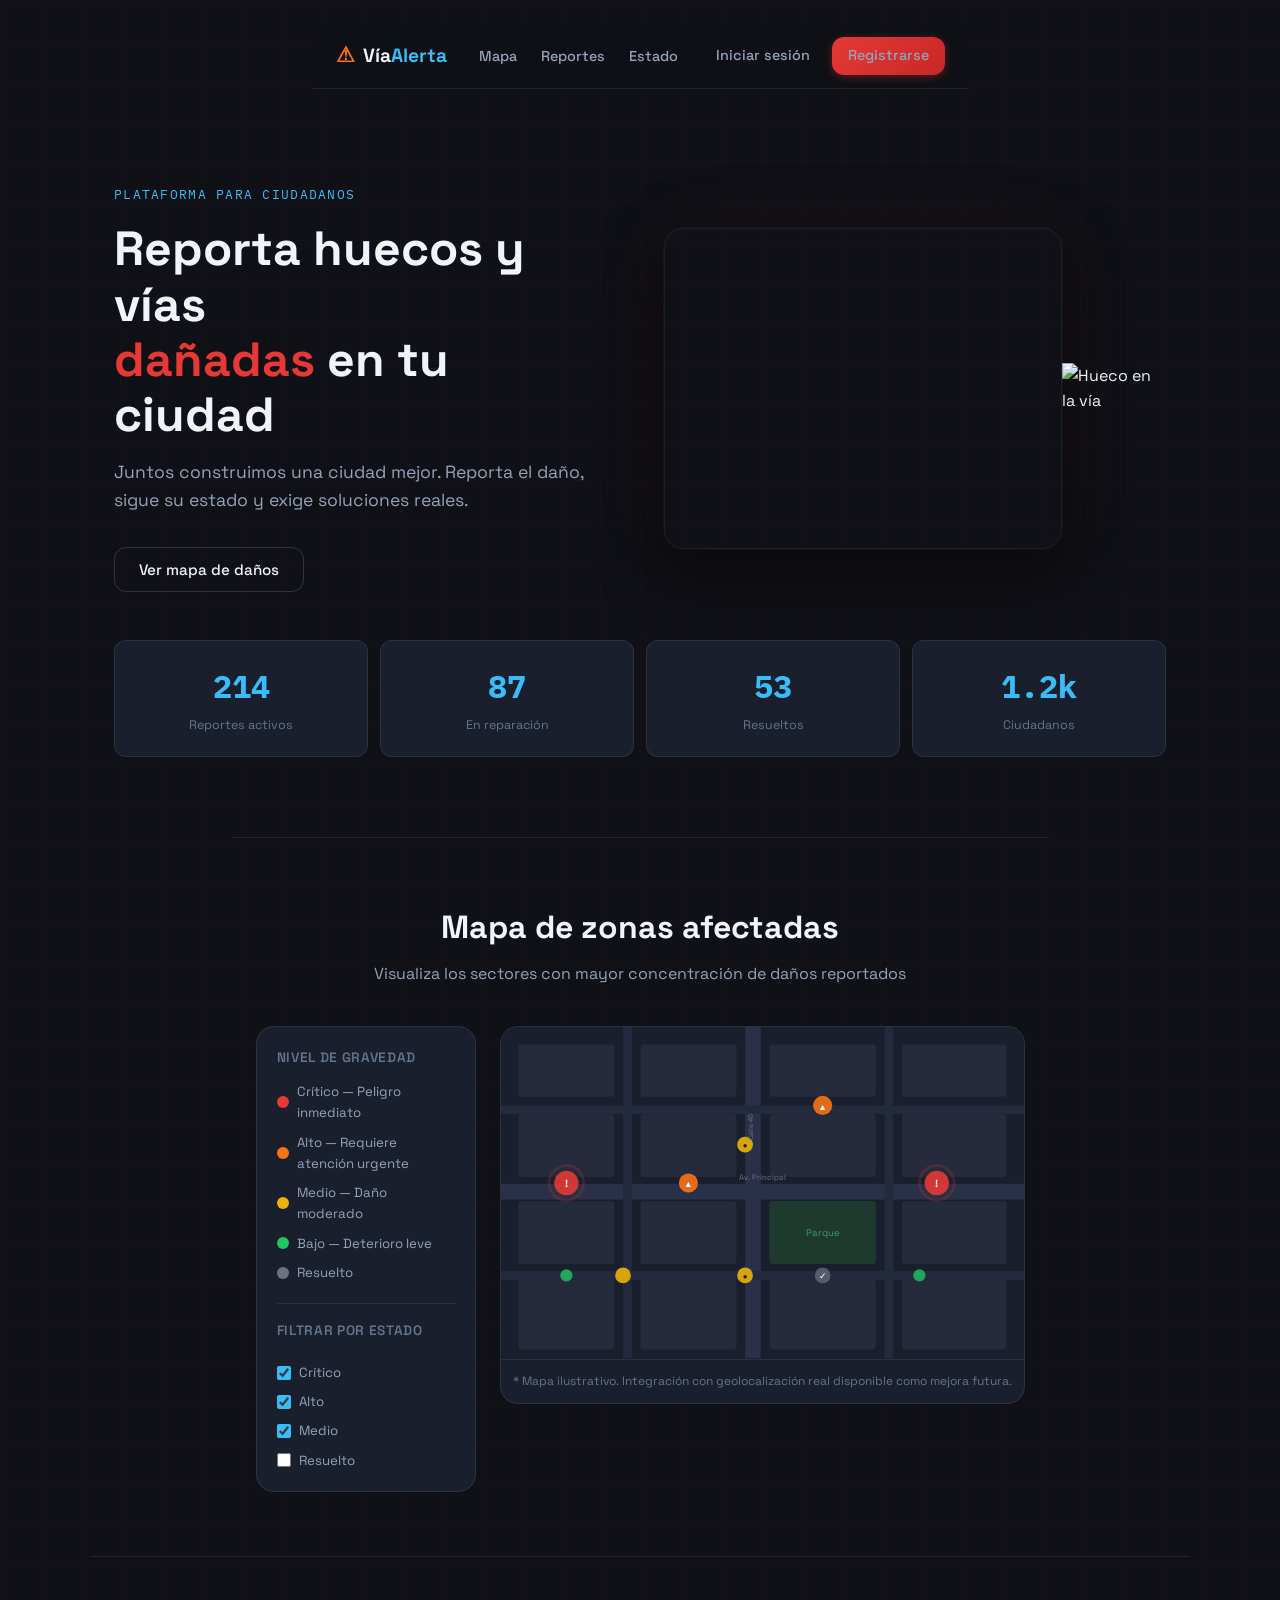
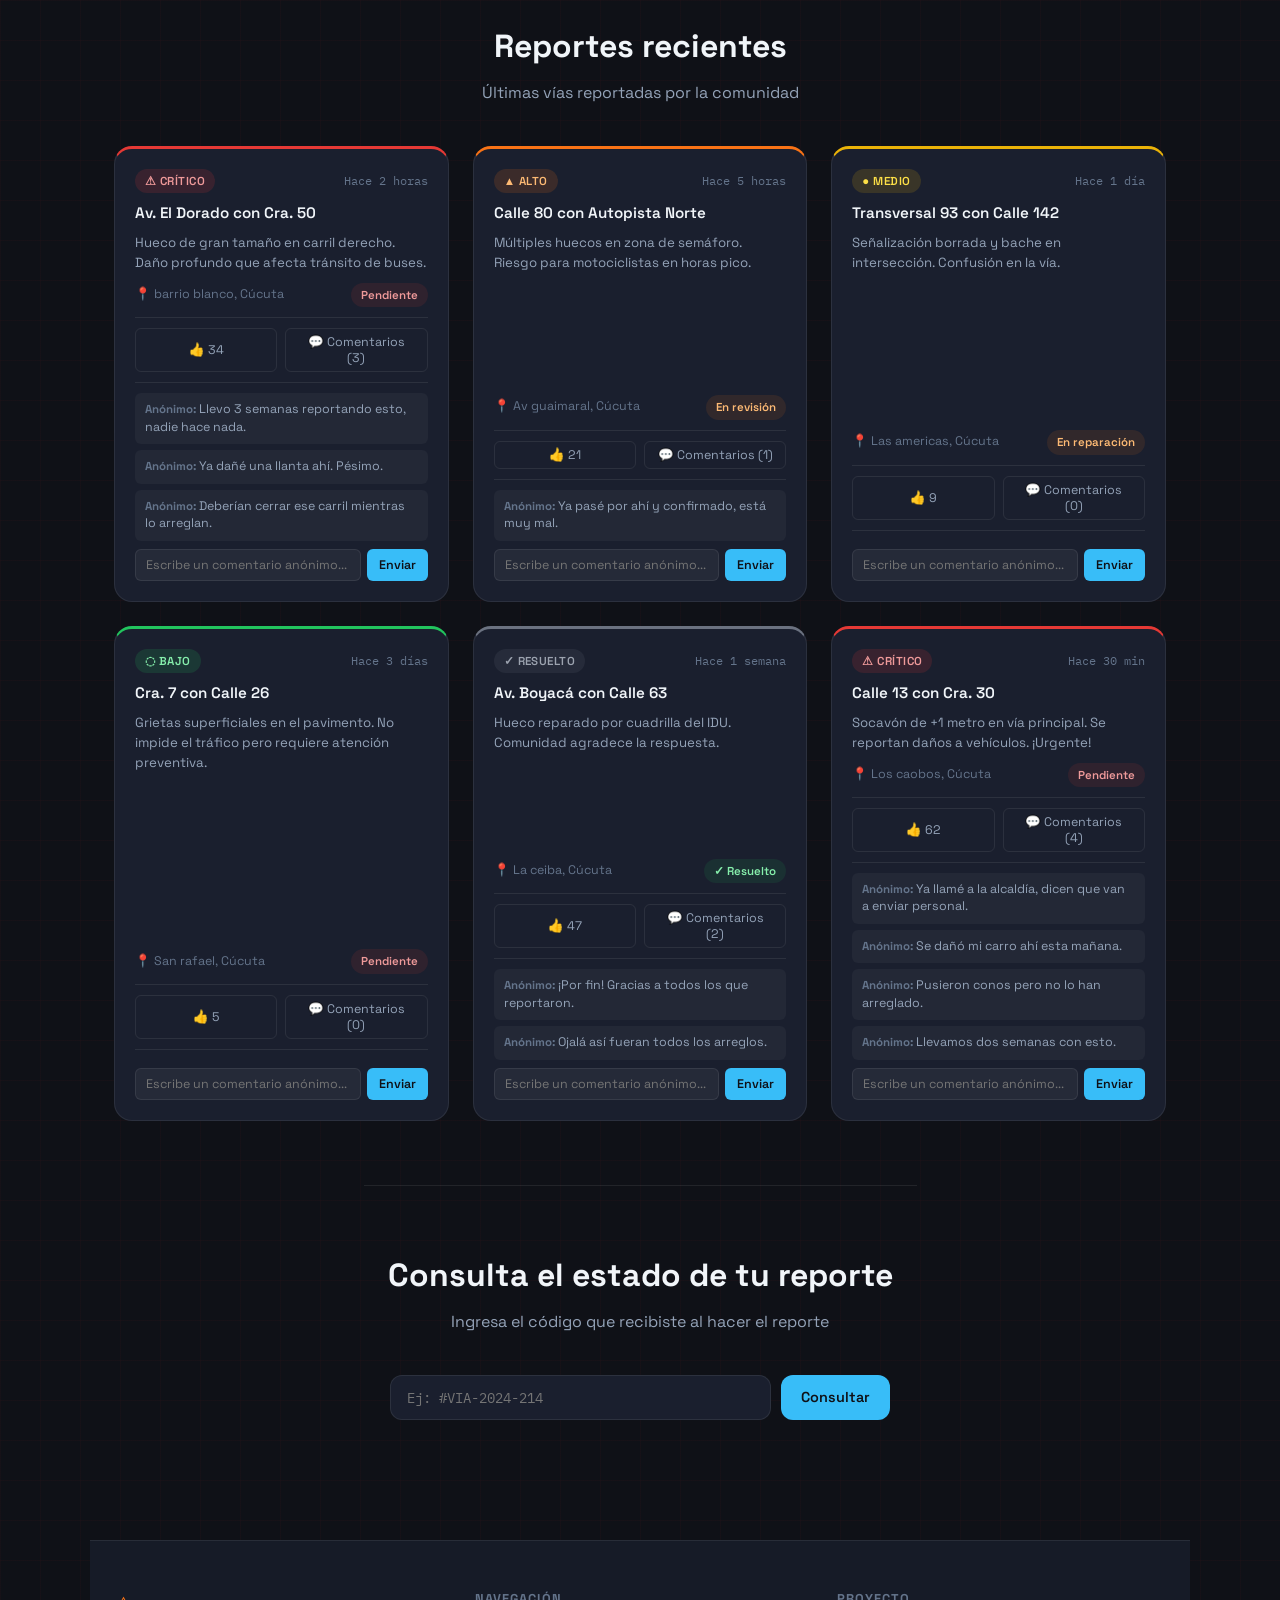
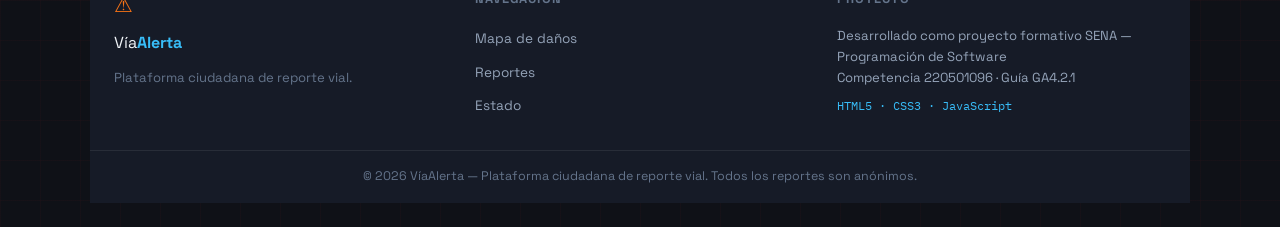
==== commit 4d768643: "Add files via upload" ====
--- a/index.html
+++ b/index.html
@@ -4,14 +4,14 @@
   <meta charset="UTF-8" />
   <meta name="viewport" content="width=device-width, initial-scale=1.0" />
   <title>VíaAlerta — Reporte Ciudadano de Vías</title>
-  <link rel="stylesheet" href="styles.css" />
+  <link rel="stylesheet" href="estilos.css" />
   <link rel="preconnect" href="https://fonts.googleapis.com" />
   <link rel="preconnect" href="https://fonts.gstatic.com" crossorigin />
   <link href="https://fonts.googleapis.com/css2?family=Space+Grotesk:wght@400;500;600;700&family=IBM+Plex+Mono:wght@400;500&display=swap" rel="stylesheet" />
 </head>
 <body>
 
-  <!-- HEADER -->
+  <!-- ENCABEZADO -->
   <header id="site-header">
     <div class="header-inner">
       <div class="logo">
@@ -22,17 +22,13 @@
         <ul>
           <li><a href="#mapa">Mapa</a></li>
           <li><a href="#reportes">Reportes</a></li>
-          <li><a href="#formulario">Reportar</a></li>
           <li><a href="#estado">Estado</a></li>
         </ul>
+        <div class="header-auth">
+          <a href="inicio_sesion.html" class="btn-login-nav">Iniciar sesión</a>
+          <a href="registro_usuario.html" class="btn-register-nav">Registrarse</a>
+        </div>
       </nav>
-      <div class="header-auth">
-        <a href="login.html" class="btn-login-nav">Iniciar sesión</a>
-        <a href="register.html" class="btn-register-nav">Registrarse</a>
-      </div>
-      <button class="btn-report-nav" onclick="document.getElementById('formulario').scrollIntoView({behavior:'smooth'})">
-        + Nuevo reporte
-      </button>
       <button class="menu-toggle" id="menuToggle" aria-label="Abrir menú">&#9776;</button>
     </div>
   </header>
@@ -41,16 +37,14 @@
   <section id="hero">
     <div class="hero-main">
       <div class="hero-content">
-        <p class="hero-label">Plataforma ciudadana</p>
+        <p class="hero-label">Plataforma para ciudadanos</p>
         <h1>Reporta huecos y vías<br /><span class="accent">dañadas</span> en tu ciudad</h1>
         <p class="hero-desc">Juntos construimos una ciudad mejor. Reporta el daño, sigue su estado y exige soluciones reales.</p>
         <div class="hero-btns">
-          <button class="btn-primary" onclick="document.getElementById('formulario').scrollIntoView({behavior:'smooth'})">Hacer un reporte</button>
           <button class="btn-outline" onclick="document.getElementById('mapa').scrollIntoView({behavior:'smooth'})">Ver mapa de daños</button>
         </div>
       </div>
 
-      <!-- HERO ILLUSTRATION -->
       <div class="hero-illustration" aria-hidden="true">
         <svg viewBox="0 0 520 420" xmlns="http://www.w3.org/2000/svg">
           <defs>
@@ -86,7 +80,8 @@
             </clipPath>
           </defs>
 
-          <!-- Background -->
+          <!-- Fondo -->
+          <img src="./img/hueco.jpg" alt="Hueco en la vía">
           <rect width="520" height="420" fill="#0f1117" rx="20"/>
 
           <!-- Ambient glows -->
@@ -108,9 +103,9 @@
             <line x1="435" y1="0" x2="435" y2="420"/>
           </g>
 
-          <!-- ===== ISOMETRIC CITY ROAD ===== -->
           <!-- Main road surface -->
           <polygon points="60,310 460,310 500,390 20,390" fill="url(#road-grad)" stroke="#1e2840" stroke-width="1"/>
+
           <!-- Road center dashes -->
           <g fill="#2a3550" opacity="0.8">
             <rect x="100" y="345" width="40" height="6" rx="3"/>
@@ -126,7 +121,6 @@
           <polygon points="460,310 500,310 540,390 500,390" fill="#1a2030"/>
           <polygon points="20,390 60,310 20,310" fill="#1a2030"/>
 
-          <!-- ===== BUILDINGS (isometric) ===== -->
           <!-- Building 1 — left tall -->
           <g>
             <polygon points="30,240 90,220 90,310 30,310" fill="#1a2235"/>
@@ -170,6 +164,7 @@
             <polygon points="255,190 325,170 325,310 255,310" fill="#1d2540"/>
             <polygon points="255,190 325,170 365,190 295,210" fill="#26304a"/>
             <polygon points="295,210 365,190 365,310 295,310" fill="#1f2a42"/>
+
             <!-- Many windows -->
             <g fill="#38bdf8" opacity="0.1">
               <rect x="265" y="200" width="14" height="10" rx="1"/>
@@ -194,6 +189,7 @@
               <rect x="305" y="254" width="14" height="10" rx="1"/>
               <rect x="285" y="272" width="14" height="10" rx="1"/>
             </g>
+
             <!-- Antenna -->
             <line x1="290" y1="150" x2="290" y2="170" stroke="#38bdf8" stroke-width="2" opacity="0.6"/>
             <circle cx="290" cy="148" r="3" fill="#38bdf8" opacity="0.8"/>
@@ -239,91 +235,13 @@
           <!-- ===== POTHOLE / DAMAGE on road ===== -->
           <ellipse cx="230" cy="350" rx="22" ry="12" fill="#0a0d14" stroke="#1a2030" stroke-width="1.5"/>
           <ellipse cx="230" cy="350" rx="16" ry="8" fill="#060810"/>
+
           <!-- Crack lines -->
           <g stroke="#1a2030" stroke-width="1.5" opacity="0.8">
             <line x1="215" y1="343" x2="207" y2="337"/>
             <line x1="245" y1="343" x2="253" y2="338"/>
             <line x1="218" y1="358" x2="210" y2="364"/>
             <line x1="242" y1="358" x2="250" y2="363"/>
-          </g>
-
-          <!-- ===== FLOATING UI CARDS ===== -->
-
-          <!-- Card 1 — CRITICAL alert (top left) -->
-          <g filter="url(#glow-filter)">
-            <rect x="18" y="30" width="175" height="72" rx="12" fill="url(#card-grad)" stroke="rgba(229,57,53,0.35)" stroke-width="1"/>
-            <rect x="18" y="30" width="175" height="3" rx="2" fill="#e53935" opacity="0.8"/>
-            <!-- Icon bg -->
-            <rect x="28" y="44" width="30" height="30" rx="8" fill="rgba(229,57,53,0.15)"/>
-            <text x="43" y="64" font-family="sans-serif" font-size="16" text-anchor="middle" fill="#e53935">⚠</text>
-            <!-- Text -->
-            <text x="68" y="55" font-family="Space Grotesk, sans-serif" font-size="10" font-weight="700" fill="#f1f5f9">Reporte Crítico</text>
-            <text x="68" y="68" font-family="Space Grotesk, sans-serif" font-size="9" fill="#94a3b8">Av. El Dorado · Kennedy</text>
-            <!-- Badge -->
-            <rect x="68" y="74" width="46" height="16" rx="4" fill="rgba(229,57,53,0.2)"/>
-            <text x="91" y="85" font-family="Space Grotesk, sans-serif" font-size="8" font-weight="600" fill="#e53935" text-anchor="middle">URGENTE</text>
-            <!-- Pulse -->
-            <circle cx="184" cy="44" r="5" fill="#e53935"/>
-            <circle cx="184" cy="44" r="5" fill="none" stroke="#e53935" stroke-width="2" opacity="0.6">
-              <animate attributeName="r" from="5" to="12" dur="1.5s" repeatCount="indefinite"/>
-              <animate attributeName="opacity" from="0.6" to="0" dur="1.5s" repeatCount="indefinite"/>
-            </circle>
-          </g>
-
-          <!-- Card 2 — Status card (top right) -->
-          <g>
-            <rect x="325" y="22" width="178" height="80" rx="12" fill="url(#card-grad)" stroke="rgba(56,189,248,0.25)" stroke-width="1"/>
-            <rect x="325" y="22" width="178" height="3" rx="2" fill="#38bdf8" opacity="0.7"/>
-            <text x="340" y="44" font-family="Space Grotesk, sans-serif" font-size="9" font-weight="600" fill="#64748b" letter-spacing="1">ESTADO DEL REPORTE</text>
-            <!-- Timeline mini -->
-            <circle cx="340" cy="62" r="5" fill="#22c55e"/>
-            <text x="352" y="66" font-family="Space Grotesk, sans-serif" font-size="9" fill="#94a3b8">Recibido</text>
-            <line x1="340" y1="67" x2="340" y2="78" stroke="#22c55e" stroke-width="1.5" opacity="0.5"/>
-            <circle cx="340" cy="82" r="5" fill="#38bdf8"/>
-            <text x="352" y="86" font-family="Space Grotesk, sans-serif" font-size="9" fill="#94a3b8">En revisión</text>
-            <!-- Code -->
-            <text x="430" y="66" font-family="IBM Plex Mono, monospace" font-size="9" fill="#38bdf8" text-anchor="middle">#VIA-2025</text>
-            <text x="430" y="78" font-family="IBM Plex Mono, monospace" font-size="9" fill="#38bdf8" text-anchor="middle">-214</text>
-          </g>
-
-          <!-- Card 3 — Stats mini (bottom right floating) -->
-          <g>
-            <rect x="358" y="230" width="148" height="68" rx="12" fill="url(#card-grad)" stroke="rgba(249,115,22,0.25)" stroke-width="1"/>
-            <text x="373" y="250" font-family="Space Grotesk, sans-serif" font-size="9" font-weight="600" fill="#64748b" letter-spacing="1">REPORTES HOY</text>
-            <text x="373" y="274" font-family="IBM Plex Mono, monospace" font-size="26" font-weight="700" fill="#f97316">14</text>
-            <!-- Mini bar chart -->
-            <g fill="#f97316" opacity="0.5">
-              <rect x="440" y="266" width="8" height="22" rx="2"/>
-              <rect x="452" y="271" width="8" height="17" rx="2"/>
-              <rect x="464" y="258" width="8" height="30" rx="2"/>
-              <rect x="476" y="263" width="8" height="25" rx="2"/>
-              <rect x="488" y="255" width="8" height="33" rx="2"/>
-            </g>
-            <g fill="#f97316" opacity="0.9">
-              <rect x="488" y="255" width="8" height="33" rx="2"/>
-            </g>
-          </g>
-
-          <!-- Card 4 — Mini notification (bottom left) -->
-          <g>
-            <rect x="18" y="235" width="152" height="56" rx="10" fill="url(#card-grad)" stroke="rgba(34,197,94,0.25)" stroke-width="1"/>
-            <rect x="28" y="249" width="22" height="22" rx="6" fill="rgba(34,197,94,0.15)"/>
-            <text x="39" y="264" font-family="sans-serif" font-size="12" text-anchor="middle" fill="#22c55e">✓</text>
-            <text x="58" y="257" font-family="Space Grotesk, sans-serif" font-size="9" font-weight="700" fill="#f1f5f9">¡Reparado!</text>
-            <text x="58" y="269" font-family="Space Grotesk, sans-serif" font-size="8" fill="#94a3b8">Cra. 7 · La Candelaria</text>
-            <text x="58" y="280" font-family="Space Grotesk, sans-serif" font-size="8" fill="#64748b">hace 5 min</text>
-          </g>
-
-          <!-- Damage pin on road -->
-          <g>
-            <circle cx="230" cy="326" r="14" fill="#e53935" opacity="0.95"/>
-            <text x="230" y="331" font-family="sans-serif" font-size="13" text-anchor="middle" fill="white" font-weight="bold">!</text>
-            <circle cx="230" cy="326" r="14" fill="none" stroke="#e53935" stroke-width="2.5" opacity="0.5">
-              <animate attributeName="r" from="14" to="28" dur="2s" repeatCount="indefinite"/>
-              <animate attributeName="opacity" from="0.5" to="0" dur="2s" repeatCount="indefinite"/>
-            </circle>
-            <!-- Pin line to pothole -->
-            <line x1="230" y1="340" x2="230" y2="348" stroke="#e53935" stroke-width="1.5" opacity="0.5"/>
           </g>
 
           <!-- Floating dots decoration -->
@@ -392,7 +310,7 @@
         </div>
       </div>
       <div class="mapa-ilustrado">
-        <svg viewBox="0 0 600 380" xmlns="http://www.w3.org/2000/svg" role="img" aria-label="Mapa ilustrado de zonas dañadas">
+        <svg viewBox="0 0 600 380" xmlns="htktp://www.w3.org/2000/svg" role="img" aria-label="Mapa ilustrado de zonas dañadas">
           <!-- Fondo ciudad -->
           <rect width="600" height="380" fill="#1a1f2e" rx="12"/>
           <!-- Calles principales -->
@@ -488,7 +406,7 @@
         <h3>Av. El Dorado con Cra. 50</h3>
         <p class="card-desc">Hueco de gran tamaño en carril derecho. Daño profundo que afecta tránsito de buses.</p>
         <div class="card-meta">
-          <span>📍 Kennedy, Bogotá</span>
+          <span>📍 barrio blanco, Cúcuta</span>
           <span class="estado estado-pendiente">Pendiente</span>
         </div>
         <div class="card-acciones">
@@ -516,7 +434,7 @@
         <h3>Calle 80 con Autopista Norte</h3>
         <p class="card-desc">Múltiples huecos en zona de semáforo. Riesgo para motociclistas en horas pico.</p>
         <div class="card-meta">
-          <span>📍 Barrios Unidos, Bogotá</span>
+          <span>📍 Av guaimaral, Cúcuta</span>
           <span class="estado estado-revision">En revisión</span>
         </div>
         <div class="card-acciones">
@@ -542,7 +460,7 @@
         <h3>Transversal 93 con Calle 142</h3>
         <p class="card-desc">Señalización borrada y bache en intersección. Confusión en la vía.</p>
         <div class="card-meta">
-          <span>📍 Usaquén, Bogotá</span>
+          <span>📍 Las americas, Cúcuta</span>
           <span class="estado estado-revision">En reparación</span>
         </div>
         <div class="card-acciones">
@@ -566,7 +484,7 @@
         <h3>Cra. 7 con Calle 26</h3>
         <p class="card-desc">Grietas superficiales en el pavimento. No impide el tráfico pero requiere atención preventiva.</p>
         <div class="card-meta">
-          <span>📍 La Candelaria, Bogotá</span>
+          <span>📍 San rafael, Cúcuta</span>
           <span class="estado estado-pendiente">Pendiente</span>
         </div>
         <div class="card-acciones">
@@ -590,7 +508,7 @@
         <h3>Av. Boyacá con Calle 63</h3>
         <p class="card-desc">Hueco reparado por cuadrilla del IDU. Comunidad agradece la respuesta.</p>
         <div class="card-meta">
-          <span>📍 Fontibón, Bogotá</span>
+          <span>📍 La ceiba, Cúcuta</span>
           <span class="estado estado-resuelto">✓ Resuelto</span>
         </div>
         <div class="card-acciones">
@@ -617,7 +535,7 @@
         <h3>Calle 13 con Cra. 30</h3>
         <p class="card-desc">Socavón de +1 metro en vía principal. Se reportan daños a vehículos. ¡Urgente!</p>
         <div class="card-meta">
-          <span>📍 Puente Aranda, Bogotá</span>
+          <span>📍 Los caobos, Cúcuta</span>
           <span class="estado estado-pendiente">Pendiente</span>
         </div>
         <div class="card-acciones">
@@ -638,137 +556,6 @@
         </div>
       </article>
 
-    </div>
-  </section>
-
-  <!-- FORMULARIO DE REPORTE -->
-  <section id="formulario">
-    <div class="section-header">
-      <h2>Hacer un reporte</h2>
-      <p>Tu reporte es anónimo. Ayuda a priorizar las reparaciones más urgentes.</p>
-    </div>
-    <div class="form-container">
-      <div class="form-card">
-        <div id="form-success" class="form-success" hidden>
-          <span class="success-icon">✓</span>
-          <h3>¡Reporte enviado!</h3>
-          <p>Gracias por contribuir. Tu reporte ha sido registrado con el código <strong id="codigo-reporte">#VIA-2024-XXX</strong>.</p>
-          <button onclick="resetForm()">Hacer otro reporte</button>
-        </div>
-
-        <form id="reporte-form" onsubmit="enviarReporte(event)" novalidate>
-          <div class="form-grid">
-            <div class="form-group full-width">
-              <label for="direccion">Dirección del daño *</label>
-              <input type="text" id="direccion" name="direccion" placeholder="Ej: Calle 80 con Carrera 50, Bogotá" required />
-              <span class="form-hint">Sé lo más específico posible (barrio, referencia cercana)</span>
-            </div>
-
-            <div class="form-group">
-              <label for="localidad">Localidad / Municipio *</label>
-              <select id="localidad" name="localidad" required>
-                <option value="">Selecciona...</option>
-                <option>Usaquén</option>
-                <option>Chapinero</option>
-                <option>Santa Fe</option>
-                <option>San Cristóbal</option>
-                <option>Usme</option>
-                <option>Tunjuelito</option>
-                <option>Bosa</option>
-                <option>Kennedy</option>
-                <option>Fontibón</option>
-                <option>Engativá</option>
-                <option>Suba</option>
-                <option>Barrios Unidos</option>
-                <option>Teusaquillo</option>
-                <option>Los Mártires</option>
-                <option>Antonio Nariño</option>
-                <option>Puente Aranda</option>
-                <option>La Candelaria</option>
-                <option>Rafael Uribe</option>
-                <option>Ciudad Bolívar</option>
-                <option>Sumapaz</option>
-              </select>
-            </div>
-
-            <div class="form-group">
-              <label for="tipo-dano">Tipo de daño *</label>
-              <select id="tipo-dano" name="tipo-dano" required>
-                <option value="">Selecciona...</option>
-                <option>Hueco / bache</option>
-                <option>Socavón</option>
-                <option>Grietas en pavimento</option>
-                <option>Señalización borrada</option>
-                <option>Señal de tránsito caída</option>
-                <option>Hundimiento de vía</option>
-                <option>Daño en andén / bordillo</option>
-                <option>Otro</option>
-              </select>
-            </div>
-
-            <div class="form-group full-width">
-              <label>Nivel de gravedad *</label>
-              <div class="gravedad-selector">
-                <label class="gravedad-opcion critica">
-                  <input type="radio" name="gravedad" value="critica" required />
-                  <span class="gravedad-label">⚠ Crítico</span>
-                  <span class="gravedad-desc">Peligro inmediato, daños a vehículos</span>
-                </label>
-                <label class="gravedad-opcion alta">
-                  <input type="radio" name="gravedad" value="alta" />
-                  <span class="gravedad-label">▲ Alto</span>
-                  <span class="gravedad-desc">Requiere atención urgente</span>
-                </label>
-                <label class="gravedad-opcion media">
-                  <input type="radio" name="gravedad" value="media" />
-                  <span class="gravedad-label">● Medio</span>
-                  <span class="gravedad-desc">Daño moderado, molesto</span>
-                </label>
-                <label class="gravedad-opcion baja">
-                  <input type="radio" name="gravedad" value="baja" />
-                  <span class="gravedad-label">◌ Bajo</span>
-                  <span class="gravedad-desc">Deterioro leve, preventivo</span>
-                </label>
-              </div>
-            </div>
-
-            <div class="form-group full-width">
-              <label for="descripcion">Descripción del daño *</label>
-              <textarea id="descripcion" name="descripcion" rows="4" placeholder="Describe el daño con detalle: tamaño aproximado, cuánto tiempo lleva así, si ha causado accidentes..." required></textarea>
-            </div>
-
-            <div class="form-group">
-              <label for="foto">Foto del daño (opcional)</label>
-              <div class="file-upload" onclick="document.getElementById('foto').click()">
-                <span>📷 Toca para adjuntar foto</span>
-                <span class="file-hint">JPG, PNG — máx. 5MB</span>
-              </div>
-              <input type="file" id="foto" name="foto" accept="image/*" style="display:none" onchange="mostrarFoto(this)" />
-              <div id="preview-foto" class="foto-preview" hidden></div>
-            </div>
-
-            <div class="form-group">
-              <label for="horario">¿Cuándo es más peligroso?</label>
-              <select id="horario" name="horario">
-                <option value="">Selecciona...</option>
-                <option>Todo el día</option>
-                <option>Horas pico (mañana/tarde)</option>
-                <option>Noche (falta iluminación)</option>
-                <option>Lluvia (se inunda)</option>
-              </select>
-            </div>
-
-            <div class="form-group full-width aviso-anonimo">
-              <span>🔒 Tu reporte es completamente anónimo. No se almacenan datos personales.</span>
-            </div>
-          </div>
-
-          <div class="form-actions">
-            <button type="reset" class="btn-outline">Limpiar</button>
-            <button type="submit" class="btn-primary">Enviar reporte →</button>
-          </div>
-        </form>
-      </div>
     </div>
   </section>
 
@@ -834,7 +621,6 @@
         <ul>
           <li><a href="#mapa">Mapa de daños</a></li>
           <li><a href="#reportes">Reportes</a></li>
-          <li><a href="#formulario">Hacer reporte</a></li>
           <li><a href="#estado">Estado</a></li>
         </ul>
       </nav>
@@ -846,10 +632,9 @@
       </div>
     </div>
     <div class="footer-bottom">
-      <p>© 2024 VíaAlerta — Plataforma ciudadana de reporte vial. Todos los reportes son anónimos.</p>
+      <p>© 2026 VíaAlerta — Plataforma ciudadana de reporte vial. Todos los reportes son anónimos.</p>
     </div>
   </footer>
-
-  <script src="js/main.js"></script>
+<script src="javascript.js"></script>
 </body>
 </html>
--- a/estilos.css
+++ b/estilos.css
@@ -0,0 +1,2130 @@
+/* ---- RESET Y BASE ---- */
+*, *::before, *::after {
+  margin: 0;
+  padding: 0;
+  box-sizing: border-box;
+}
+
+:root {
+  --color-critica: #e53935;
+  --color-critica-bg: #ffebee;
+  --color-critica-dark: #b71c1c;
+  --color-alta: #f97316;
+  --color-alta-bg: #fff3e0;
+  --color-alta-dark: #c2410c;
+  --color-media: #eab308;
+  --color-media-bg: #fefce8;
+  --color-media-dark: #a16207;
+  --color-baja: #22c55e;
+  --color-baja-bg: #f0fdf4;
+  --color-baja-dark: #15803d;
+  --color-resuelto: #6b7280;
+  --color-resuelto-bg: #f3f4f6;
+  --color-resuelto-dark: #374151;
+
+  --bg-dark: #0f1117;
+  --bg-surface: #161b27;
+  --bg-card: #1e2436;
+  --bg-card-hover: #242b3d;
+  --text-primary: #f1f5f9;
+  --text-secondary: #94a3b8;
+  --text-muted: #64748b;
+  --accent: #38bdf8;
+  --accent-dark: #0ea5e9;
+  --border: rgba(255,255,255,0.08);
+  --border-hover: rgba(255,255,255,0.15);
+
+  --font-main: 'Space Grotesk', sans-serif;
+  --font-mono: 'IBM Plex Mono', monospace;
+
+  --radius-sm: 6px;
+  --radius-md: 10px;
+  --radius-lg: 16px;
+  --radius-xl: 24px;
+
+  --shadow-sm: 0 1px 4px rgba(0,0,0,0.3);
+  --shadow-md: 0 4px 16px rgba(0,0,0,0.4);
+  --shadow-lg: 0 8px 32px rgba(0,0,0,0.5);
+
+  --max-width: 1100px;
+  --gap: 24px;
+}
+
+html {
+  scroll-behavior: smooth;
+}
+
+body {
+  font-family: var(--font-main);
+  background-color: var(--bg-dark);
+  color: var(--text-primary);
+  line-height: 1.6;
+  font-size: 16px;
+}
+
+img { max-width: 100%; display: block; }
+a { color: var(--accent); text-decoration: none; transition: color 0.2s; }
+a:hover { color: var(--accent-dark); }
+ul { list-style: none; }
+
+/* ---- UTILIDADES ---- */
+.section-header {
+  text-align: center;
+  margin-bottom: 2.5rem;
+}
+.section-header h2 {
+  font-size: clamp(1.6rem, 3vw, 2rem);
+  font-weight: 700;
+  margin-bottom: 0.5rem;
+  color: var(--text-primary);
+}
+.section-header p {
+  color: var(--text-secondary);
+  font-size: 1rem;
+}
+
+/* ---- BOTONES ---- */
+.btn-primary {
+  background: var(--accent);
+  color: #0f1117;
+  border: none;
+  padding: 12px 24px;
+  border-radius: var(--radius-md);
+  font-family: var(--font-main);
+  font-size: 0.95rem;
+  font-weight: 600;
+  cursor: pointer;
+  transition: background 0.2s, transform 0.15s;
+}
+.btn-primary:hover { background: var(--accent-dark); transform: translateY(-1px); }
+.btn-primary:active { transform: scale(0.98); }
+.btn-primary:disabled {
+  background: rgba(56,189,248,0.3);
+  color: rgba(15,17,23,0.5);
+  cursor: not-allowed;
+  transform: none;
+}
+
+.btn-outline {
+  background: transparent;
+  color: var(--text-primary);
+  border: 1px solid var(--border-hover);
+  padding: 12px 24px;
+  border-radius: var(--radius-md);
+  font-family: var(--font-main);
+  font-size: 0.95rem;
+  font-weight: 500;
+  cursor: pointer;
+  transition: border-color 0.2s, background 0.2s;
+}
+.btn-outline:hover { border-color: var(--accent); background: rgba(56,189,248,0.05); }
+
+/* ---- HEADER ---- */
+#site-header {
+  position: sticky;
+  top: 0;
+  z-index: 100;
+  background: rgba(15,17,23,0.9);
+  backdrop-filter: blur(12px);
+  border-bottom: 1px solid var(--border);
+}
+.header-inner {
+  max-width: var(--max-width);
+  margin: 0 auto;
+  padding: 0 1.5rem;
+  height: 64px;
+  display: flex;
+  align-items: center;
+  gap: 2rem;
+}
+.logo {
+  display: flex;
+  align-items: center;
+  gap: 8px;
+  font-size: 1.2rem;
+  font-weight: 700;
+  color: var(--text-primary);
+  text-decoration: none;
+}
+.logo-icon { font-size: 1.3rem; color: var(--color-alta); }
+.logo-text strong { color: var(--accent); }
+
+#main-nav { 
+  flex: 1; 
+  display: flex;
+  align-items: center;
+  gap: 1.5rem;
+}
+#main-nav ul {
+  display: flex;
+  gap: 1.5rem;
+}
+#main-nav a {
+  color: var(--text-secondary);
+  font-size: 0.9rem;
+  font-weight: 500;
+  transition: color 0.2s;
+}
+#main-nav a:hover { color: var(--text-primary); }
+
+/* Auth buttons in header */
+.header-auth {
+  display: flex;
+  align-items: center;
+  gap: 8px;
+  margin-left: auto;
+}
+.btn-login-nav {
+  color: var(--text-secondary);
+  font-size: 0.85rem;
+  font-weight: 500;
+  padding: 7px 14px;
+  border-radius: var(--radius-md);
+  transition: color 0.2s, background 0.2s;
+  text-decoration: none;
+  white-space: nowrap;
+}
+.btn-login-nav:hover { color: var(--text-primary); background: rgba(255,255,255,0.05); }
+.btn-register-nav {
+  background: linear-gradient(135deg, #e53935, #c62828);
+  color: #fff;
+  font-size: 0.85rem;
+  font-weight: 600;
+  padding: 7px 16px;
+  border-radius: var(--radius-md);
+  transition: opacity 0.2s, transform 0.15s;
+  text-decoration: none;
+  white-space: nowrap;
+  box-shadow: 0 2px 8px rgba(229,57,53,0.35);
+}
+.btn-register-nav:hover { opacity: 0.88; transform: translateY(-1px); color: #fff; }
+
+.btn-report-nav {
+  background: var(--accent);
+  color: #0f1117;
+  border: none;
+  padding: 8px 16px;
+  border-radius: var(--radius-md);
+  font-family: var(--font-main);
+  font-size: 0.85rem;
+  font-weight: 600;
+  cursor: pointer;
+  white-space: nowrap;
+  transition: background 0.2s;
+}
+.btn-report-nav:hover { background: var(--accent-dark); }
+
+.menu-toggle {
+  display: none;
+  background: none;
+  border: none;
+  color: var(--text-primary);
+  font-size: 1.4rem;
+  cursor: pointer;
+  margin-left: auto;
+}
+
+/* ---- HERO ---- */
+#hero {
+  max-width: var(--max-width);
+  margin: 0 auto;
+  padding: 5rem 1.5rem 4rem;
+}
+
+.hero-main {
+  display: grid;
+  grid-template-columns: 1fr 1fr;
+  gap: 3rem;
+  align-items: center;
+  margin-bottom: 3rem;
+}
+
+.hero-content { max-width: 540px; }
+.hero-label {
+  font-family: var(--font-mono);
+  font-size: 0.8rem;
+  letter-spacing: 0.1em;
+  text-transform: uppercase;
+  color: var(--accent);
+  margin-bottom: 1rem;
+}
+.hero-content h1 {
+  font-size: clamp(2rem, 5vw, 3rem);
+  font-weight: 700;
+  line-height: 1.15;
+  margin-bottom: 1rem;
+}
+.hero-content h1 .accent { color: var(--color-critica); }
+.hero-desc {
+  font-size: 1.1rem;
+  color: var(--text-secondary);
+  margin-bottom: 2rem;
+  max-width: 480px;
+}
+.hero-btns { display: flex; gap: 12px; flex-wrap: wrap; }
+
+/* Hero illustration */
+.hero-illustration {
+  position: relative;
+  display: flex;
+  align-items: center;
+  justify-content: center;
+}
+.hero-illustration svg {
+  width: 100%;
+  max-width: 520px;
+  height: auto;
+  border-radius: 20px;
+  border: 1px solid rgba(255,255,255,0.06);
+  box-shadow:
+    0 0 0 1px rgba(56,189,248,0.05),
+    0 20px 60px rgba(0,0,0,0.6),
+    0 0 80px rgba(229,57,53,0.08);
+  animation: hero-float 6s ease-in-out infinite;
+}
+@keyframes hero-float {
+  0%, 100% { transform: translateY(0px); }
+  50%       { transform: translateY(-10px); }
+}
+
+.hero-stats {
+  display: grid;
+  grid-template-columns: repeat(4, 1fr);
+  gap: 12px;
+}
+.stat-card {
+  background: var(--bg-card);
+  border: 1px solid var(--border);
+  border-radius: var(--radius-md);
+  padding: 1.25rem 1rem;
+  display: flex;
+  flex-direction: column;
+  align-items: center;
+  gap: 4px;
+}
+.stat-num {
+  font-size: 2rem;
+  font-weight: 700;
+  color: var(--accent);
+  font-family: var(--font-mono);
+}
+.stat-label {
+  font-size: 0.78rem;
+  color: var(--text-muted);
+  text-align: center;
+}
+
+/* ---- SECCIONES ---- */
+section {
+  padding: 4rem 1.5rem;
+  max-width: var(--max-width);
+  margin: 0 auto;
+}
+section:not(#hero) {
+  border-top: 1px solid var(--border);
+}
+
+/* ---- MAPA ---- */
+.mapa-container {
+  display: grid;
+  grid-template-columns: 220px 1fr;
+  gap: var(--gap);
+  align-items: start;
+}
+.mapa-leyenda {
+  background: var(--bg-card);
+  border: 1px solid var(--border);
+  border-radius: var(--radius-lg);
+  padding: 1.25rem;
+}
+.mapa-leyenda h3 {
+  font-size: 0.85rem;
+  font-weight: 600;
+  text-transform: uppercase;
+  letter-spacing: 0.05em;
+  color: var(--text-muted);
+  margin-bottom: 0.75rem;
+}
+.mapa-leyenda ul { display: flex; flex-direction: column; gap: 8px; }
+.mapa-leyenda li {
+  display: flex;
+  align-items: center;
+  gap: 8px;
+  font-size: 0.83rem;
+  color: var(--text-secondary);
+}
+.dot {
+  width: 12px;
+  height: 12px;
+  border-radius: 50%;
+  flex-shrink: 0;
+}
+.dot-critica { background: var(--color-critica); }
+.dot-alta { background: var(--color-alta); }
+.dot-media { background: var(--color-media); }
+.dot-baja { background: var(--color-baja); }
+.dot-resuelto { background: var(--color-resuelto); }
+
+.mapa-filtros {
+  margin-top: 1.25rem;
+  border-top: 1px solid var(--border);
+  padding-top: 1rem;
+  display: flex;
+  flex-direction: column;
+  gap: 8px;
+}
+.mapa-filtros label {
+  display: flex;
+  align-items: center;
+  gap: 8px;
+  font-size: 0.83rem;
+  color: var(--text-secondary);
+  cursor: pointer;
+}
+.mapa-filtros input[type="checkbox"] {
+  accent-color: var(--accent);
+  width: 14px;
+  height: 14px;
+}
+
+.mapa-ilustrado {
+  background: var(--bg-card);
+  border: 1px solid var(--border);
+  border-radius: var(--radius-lg);
+  overflow: hidden;
+}
+.mapa-ilustrado svg { width: 100%; height: auto; display: block; }
+.mapa-nota {
+  font-size: 0.75rem;
+  color: var(--text-muted);
+  text-align: center;
+  padding: 0.75rem;
+  border-top: 1px solid var(--border);
+}
+
+/* ---- TARJETAS DE REPORTES ---- */
+.reportes-grid {
+  display: grid;
+  grid-template-columns: repeat(3, 1fr);
+  gap: var(--gap);
+}
+
+.reporte-card {
+  background: var(--bg-card);
+  border: 1px solid var(--border);
+  border-radius: var(--radius-lg);
+  padding: 1.25rem;
+  transition: transform 0.2s, border-color 0.2s, box-shadow 0.2s;
+  border-top: 3px solid transparent;
+  display: flex;
+  flex-direction: column;
+  gap: 10px;
+}
+.reporte-card:hover {
+  transform: translateY(-3px);
+  border-color: var(--border-hover);
+  box-shadow: var(--shadow-md);
+}
+.gravedad-critica { border-top-color: var(--color-critica); }
+.gravedad-alta    { border-top-color: var(--color-alta); }
+.gravedad-media   { border-top-color: var(--color-media); }
+.gravedad-baja    { border-top-color: var(--color-baja); }
+.gravedad-resuelto{ border-top-color: var(--color-resuelto); }
+
+.card-header {
+  display: flex;
+  justify-content: space-between;
+  align-items: center;
+}
+.card-fecha {
+  font-family: var(--font-mono);
+  font-size: 0.72rem;
+  color: var(--text-muted);
+}
+
+/* Badges */
+.badge {
+  font-size: 0.72rem;
+  font-weight: 600;
+  padding: 3px 10px;
+  border-radius: 999px;
+  text-transform: uppercase;
+  letter-spacing: 0.04em;
+}
+.badge-critica { background: rgba(229,57,53,0.15); color: #ef9a9a; }
+.badge-alta    { background: rgba(249,115,22,0.15); color: #fdba74; }
+.badge-media   { background: rgba(234,179,8,0.15);  color: #fde047; }
+.badge-baja    { background: rgba(34,197,94,0.15);  color: #86efac; }
+.badge-resuelto{ background: rgba(107,114,128,0.15); color: #9ca3af; }
+
+.reporte-card h3 {
+  font-size: 0.95rem;
+  font-weight: 600;
+  color: var(--text-primary);
+  line-height: 1.3;
+}
+.card-desc {
+  font-size: 0.83rem;
+  color: var(--text-secondary);
+  line-height: 1.5;
+  flex: 1;
+}
+.card-meta {
+  display: flex;
+  justify-content: space-between;
+  align-items: center;
+  font-size: 0.78rem;
+  color: var(--text-muted);
+  flex-wrap: wrap;
+  gap: 6px;
+}
+
+/* Estado */
+.estado {
+  font-size: 0.72rem;
+  font-weight: 600;
+  padding: 3px 10px;
+  border-radius: 999px;
+}
+.estado-pendiente { background: rgba(229,57,53,0.1); color: #ef9a9a; }
+.estado-revision  { background: rgba(249,115,22,0.1); color: #fdba74; }
+.estado-resuelto  { background: rgba(34,197,94,0.1); color: #86efac; }
+
+/* Acciones de la card */
+.card-acciones {
+  display: flex;
+  gap: 8px;
+  border-top: 1px solid var(--border);
+  padding-top: 10px;
+}
+.btn-like, .btn-comentar {
+  background: transparent;
+  border: 1px solid var(--border);
+  color: var(--text-secondary);
+  padding: 5px 12px;
+  border-radius: var(--radius-sm);
+  font-size: 0.78rem;
+  cursor: pointer;
+  font-family: var(--font-main);
+  transition: background 0.2s, border-color 0.2s, color 0.2s;
+  flex: 1;
+  text-align: center;
+}
+.btn-like:hover  { background: rgba(56,189,248,0.1); border-color: var(--accent); color: var(--accent); }
+.btn-comentar:hover { background: rgba(255,255,255,0.05); border-color: var(--border-hover); }
+.btn-like.activo { background: rgba(56,189,248,0.15); border-color: var(--accent); color: var(--accent); }
+
+/* Comentarios */
+.comentarios-box {
+  border-top: 1px solid var(--border);
+  padding-top: 10px;
+  display: flex;
+  flex-direction: column;
+  gap: 8px;
+}
+.comentario-lista { display: flex; flex-direction: column; gap: 6px; }
+.comentario {
+  background: rgba(255,255,255,0.04);
+  border-radius: var(--radius-sm);
+  padding: 8px 10px;
+  font-size: 0.78rem;
+  color: var(--text-secondary);
+  line-height: 1.4;
+}
+.comentario strong { color: var(--text-muted); font-size: 0.72rem; }
+.comentario-input {
+  display: flex;
+  gap: 6px;
+}
+.comentario-input input {
+  flex: 1;
+  background: rgba(255,255,255,0.05);
+  border: 1px solid var(--border);
+  border-radius: var(--radius-sm);
+  padding: 7px 10px;
+  color: var(--text-primary);
+  font-family: var(--font-main);
+  font-size: 0.78rem;
+  outline: none;
+  transition: border-color 0.2s;
+}
+.comentario-input input:focus { border-color: var(--accent); }
+.comentario-input button {
+  background: var(--accent);
+  color: #0f1117;
+  border: none;
+  padding: 7px 12px;
+  border-radius: var(--radius-sm);
+  font-size: 0.78rem;
+  font-weight: 600;
+  cursor: pointer;
+  font-family: var(--font-main);
+  white-space: nowrap;
+  transition: background 0.2s;
+}
+.comentario-input button:hover { background: var(--accent-dark); }
+
+/* ---- FORMULARIO ---- */
+#formulario { background: none; }
+.form-container { max-width: 740px; margin: 0 auto; }
+.form-card {
+  background: var(--bg-card);
+  border: 1px solid var(--border);
+  border-radius: var(--radius-xl);
+  padding: 2rem;
+}
+.form-grid {
+  display: grid;
+  grid-template-columns: 1fr 1fr;
+  gap: 1.25rem;
+  margin-bottom: 1.5rem;
+}
+.form-group { display: flex; flex-direction: column; gap: 6px; }
+.full-width { grid-column: 1 / -1; }
+
+.form-group label {
+  font-size: 0.85rem;
+  font-weight: 600;
+  color: var(--text-secondary);
+  letter-spacing: 0.02em;
+}
+.form-group input[type="text"],
+.form-group select,
+.form-group textarea {
+  background: rgba(255,255,255,0.05);
+  border: 1px solid var(--border);
+  border-radius: var(--radius-md);
+  padding: 11px 14px;
+  color: var(--text-primary);
+  font-family: var(--font-main);
+  font-size: 0.9rem;
+  outline: none;
+  transition: border-color 0.2s, background 0.2s;
+  width: 100%;
+}
+.form-group input:focus,
+.form-group select:focus,
+.form-group textarea:focus {
+  border-color: var(--accent);
+  background: rgba(56,189,248,0.05);
+}
+.form-group select { cursor: pointer; }
+.form-group select option { background: #1e2436; }
+.form-group textarea { resize: vertical; min-height: 100px; }
+.form-hint {
+  font-size: 0.75rem;
+  color: var(--text-muted);
+  line-height: 1.4;
+}
+
+/* Selector de gravedad */
+.gravedad-selector {
+  display: grid;
+  grid-template-columns: repeat(4, 1fr);
+  gap: 10px;
+}
+.gravedad-opcion {
+  border: 1px solid var(--border);
+  border-radius: var(--radius-md);
+  padding: 12px 10px;
+  cursor: pointer;
+  transition: border-color 0.2s, background 0.2s;
+  display: flex;
+  flex-direction: column;
+  gap: 4px;
+  align-items: center;
+  text-align: center;
+}
+.gravedad-opcion input[type="radio"] { display: none; }
+.gravedad-opcion:has(input:checked) { background: rgba(56,189,248,0.05); }
+.gravedad-opcion.critica:has(input:checked) { border-color: var(--color-critica); background: rgba(229,57,53,0.08); }
+.gravedad-opcion.alta:has(input:checked)    { border-color: var(--color-alta); background: rgba(249,115,22,0.08); }
+.gravedad-opcion.media:has(input:checked)   { border-color: var(--color-media); background: rgba(234,179,8,0.08); }
+.gravedad-opcion.baja:has(input:checked)    { border-color: var(--color-baja); background: rgba(34,197,94,0.08); }
+.gravedad-opcion:hover { border-color: var(--border-hover); background: rgba(255,255,255,0.04); }
+.gravedad-label {
+  font-size: 0.82rem;
+  font-weight: 600;
+  color: var(--text-primary);
+}
+.gravedad-desc {
+  font-size: 0.72rem;
+  color: var(--text-muted);
+  line-height: 1.3;
+}
+
+/* File upload */
+.file-upload {
+  background: rgba(255,255,255,0.03);
+  border: 1.5px dashed var(--border-hover);
+  border-radius: var(--radius-md);
+  padding: 1.25rem;
+  cursor: pointer;
+  display: flex;
+  flex-direction: column;
+  align-items: center;
+  gap: 4px;
+  transition: background 0.2s, border-color 0.2s;
+  font-size: 0.85rem;
+  color: var(--text-secondary);
+}
+.file-upload:hover { background: rgba(56,189,248,0.04); border-color: var(--accent); }
+.file-hint { font-size: 0.72rem; color: var(--text-muted); }
+
+.foto-preview {
+  margin-top: 12px;
+  border-radius: var(--radius-md);
+  overflow: hidden;
+  width: 100%;
+  max-height: 140px;
+}
+.foto-preview img {
+  display: block;
+  width: 100%;
+  max-height: 140px;
+  height: auto;
+  object-fit: cover;
+}
+
+/* Aviso anónimo */
+.aviso-anonimo {
+  background: rgba(56,189,248,0.06);
+  border: 1px solid rgba(56,189,248,0.15);
+  border-radius: var(--radius-md);
+  padding: 10px 14px;
+  font-size: 0.82rem;
+  color: var(--text-secondary);
+  text-align: center;
+}
+
+.form-actions {
+  display: flex;
+  gap: 12px;
+  justify-content: flex-end;
+}
+
+/* Form success */
+.form-success {
+  text-align: center;
+  padding: 2rem;
+  display: flex;
+  flex-direction: column;
+  align-items: center;
+  gap: 1rem;
+}
+.form-success[hidden] {
+  display: none !important;
+}
+.success-icon {
+  width: 60px;
+  height: 60px;
+  background: rgba(34,197,94,0.15);
+  color: #4ade80;
+  border-radius: 50%;
+  display: flex;
+  align-items: center;
+  justify-content: center;
+  font-size: 1.5rem;
+  font-weight: 700;
+}
+.form-success h3 { font-size: 1.3rem; color: #4ade80; }
+.form-success p { color: var(--text-secondary); font-size: 0.9rem; }
+.form-success button {
+  background: var(--accent);
+  color: #0f1117;
+  border: none;
+  padding: 10px 22px;
+  border-radius: var(--radius-md);
+  font-family: var(--font-main);
+  font-weight: 600;
+  cursor: pointer;
+  font-size: 0.9rem;
+  margin-top: 0.5rem;
+}
+
+/* ---- ESTADO / TIMELINE ---- */
+.estado-container { max-width: 500px; margin: 0 auto; }
+.estado-buscador {
+  display: flex;
+  gap: 10px;
+  margin-bottom: 1.5rem;
+}
+.estado-buscador input {
+  flex: 1;
+  background: var(--bg-card);
+  border: 1px solid var(--border);
+  border-radius: var(--radius-md);
+  padding: 12px 16px;
+  color: var(--text-primary);
+  font-family: var(--font-mono);
+  font-size: 0.9rem;
+  outline: none;
+  transition: border-color 0.2s;
+}
+.estado-buscador input:focus { border-color: var(--accent); }
+.estado-buscador button {
+  background: var(--accent);
+  color: #0f1117;
+  border: none;
+  padding: 12px 20px;
+  border-radius: var(--radius-md);
+  font-family: var(--font-main);
+  font-weight: 600;
+  cursor: pointer;
+  font-size: 0.9rem;
+  transition: background 0.2s;
+}
+.estado-buscador button:hover { background: var(--accent-dark); }
+
+.estado-timeline {
+  background: var(--bg-card);
+  border: 1px solid var(--border);
+  border-radius: var(--radius-lg);
+  padding: 1.5rem;
+}
+.estado-timeline h3 {
+  font-size: 1rem;
+  margin-bottom: 1.5rem;
+  font-family: var(--font-mono);
+  color: var(--text-secondary);
+}
+.estado-timeline h3 span { color: var(--accent); }
+
+.timeline { display: flex; flex-direction: column; gap: 0; }
+.timeline-item {
+  display: flex;
+  gap: 16px;
+  position: relative;
+  padding-bottom: 1.5rem;
+}
+.timeline-item:last-child { padding-bottom: 0; }
+.timeline-item:not(:last-child)::before {
+  content: '';
+  position: absolute;
+  left: 10px;
+  top: 22px;
+  width: 1px;
+  height: calc(100% - 12px);
+  background: var(--border);
+}
+.timeline-item.completado::before { background: var(--color-baja); }
+.timeline-item.activo::before { background: var(--accent); }
+
+.timeline-dot {
+  width: 20px;
+  height: 20px;
+  border-radius: 50%;
+  flex-shrink: 0;
+  margin-top: 2px;
+  border: 2px solid var(--border);
+  background: var(--bg-dark);
+}
+.timeline-item.completado .timeline-dot {
+  background: var(--color-baja);
+  border-color: var(--color-baja);
+}
+.timeline-item.activo .timeline-dot {
+  background: var(--accent);
+  border-color: var(--accent);
+  box-shadow: 0 0 0 4px rgba(56,189,248,0.2);
+}
+
+.timeline-content { display: flex; flex-direction: column; gap: 2px; }
+.timeline-content strong { font-size: 0.9rem; color: var(--text-primary); font-weight: 600; }
+.timeline-content span { font-size: 0.8rem; color: var(--text-muted); }
+
+/* ---- FOOTER ---- */
+#site-footer {
+  background: var(--bg-surface);
+  border-top: 1px solid var(--border);
+  margin-top: 2rem;
+}
+.footer-inner {
+  max-width: var(--max-width);
+  margin: 0 auto;
+  padding: 3rem 1.5rem 2rem;
+  display: grid;
+  grid-template-columns: 1fr 1fr 1fr;
+  gap: 2rem;
+}
+.footer-brand { display: flex; flex-direction: column; gap: 8px; }
+.footer-brand .logo { font-size: 1.1rem; }
+.footer-brand p { font-size: 0.82rem; color: var(--text-muted); margin-top: 4px; }
+.footer-nav h4, .footer-info h4 {
+  font-size: 0.8rem;
+  text-transform: uppercase;
+  letter-spacing: 0.08em;
+  color: var(--text-muted);
+  margin-bottom: 1rem;
+}
+.footer-nav ul { display: flex; flex-direction: column; gap: 8px; }
+.footer-nav a { color: var(--text-secondary); font-size: 0.85rem; }
+.footer-nav a:hover { color: var(--text-primary); }
+.footer-info p { font-size: 0.82rem; color: var(--text-secondary); line-height: 1.6; }
+.footer-tecno {
+  font-family: var(--font-mono);
+  font-size: 0.75rem !important;
+  color: var(--accent) !important;
+  margin-top: 8px;
+}
+.footer-bottom {
+  max-width: var(--max-width);
+  margin: 0 auto;
+  padding: 1rem 1.5rem;
+  border-top: 1px solid var(--border);
+}
+.footer-bottom p {
+  font-size: 0.78rem;
+  color: var(--text-muted);
+  text-align: center;
+}/* ====================================================
+   VíaAlerta — responsive.css
+   Diseño adaptativo con Media Queries (@media)
+   Estándares W3C · Competencia 220501096
+   ==================================================== */
+
+/* ---- TABLETAS: máximo 1024px ---- */
+@media (max-width: 1024px) {
+  .hero-stats {
+    grid-template-columns: repeat(2, 1fr);
+  }
+  .reportes-grid {
+    grid-template-columns: repeat(2, 1fr);
+  }
+  .mapa-container {
+    grid-template-columns: 180px 1fr;
+  }
+  .gravedad-selector {
+    grid-template-columns: repeat(2, 1fr);
+  }
+  .footer-inner {
+    grid-template-columns: 1fr 1fr;
+  }
+  .footer-brand {
+    grid-column: 1 / -1;
+  }
+}
+
+/* ---- TABLETAS PEQUEÑAS: máximo 768px ---- */
+@media (max-width: 768px) {
+  /* Header */
+  #main-nav {
+    display: none;
+    position: fixed;
+    top: 64px;
+    left: 0;
+    right: 0;
+    background: rgba(15,17,23,0.97);
+    backdrop-filter: blur(12px);
+    border-bottom: 1px solid var(--border);
+    padding: 1rem 1.5rem;
+    z-index: 99;
+  }
+  #main-nav.abierto { display: block; }
+  #main-nav ul { flex-direction: column; gap: 1rem; }
+  #main-nav a { font-size: 1rem; }
+  .menu-toggle { display: block; }
+  .btn-report-nav { display: none; }
+  
+  /* Mostrar botones auth en el menú mobile */
+  .header-auth {
+    display: flex;
+    flex-direction: column;
+    gap: 0.75rem;
+    margin-top: 1rem;
+    margin-left: 0;
+    padding-top: 1rem;
+    border-top: 1px solid rgba(255, 255, 255, 0.08);
+  }
+  
+  .btn-login-nav,
+  .btn-register-nav {
+    width: 100%;
+    text-align: center;
+    padding: 10px 14px;
+    font-size: 0.9rem;
+  }
+
+  /* Hero */
+  #hero { padding: 3rem 1.25rem 2.5rem; }
+  .hero-main { grid-template-columns: 1fr; gap: 2rem; }
+  .hero-illustration { order: -1; }
+  .hero-illustration svg { max-width: 100%; border-radius: 14px; }
+  .hero-content h1 { font-size: 1.8rem; }
+  .hero-btns { flex-direction: column; }
+  .hero-btns .btn-primary,
+  .hero-btns .btn-outline { width: 100%; text-align: center; }
+  .hero-stats { grid-template-columns: repeat(2, 1fr); }
+
+  /* Mapa */
+  .mapa-container {
+    grid-template-columns: 1fr;
+  }
+  .mapa-leyenda {
+    order: 2;
+  }
+  .mapa-ilustrado {
+    order: 1;
+  }
+
+  /* Reportes */
+  .reportes-grid { grid-template-columns: 1fr; }
+
+  /* Formulario */
+  .form-grid { grid-template-columns: 1fr; }
+  .form-card { padding: 1.25rem; border-radius: var(--radius-lg); }
+  .gravedad-selector { grid-template-columns: repeat(2, 1fr); }
+  .form-actions { flex-direction: column; }
+  .form-actions .btn-outline,
+  .form-actions .btn-primary { width: 100%; text-align: center; }
+
+  /* Footer */
+  .footer-inner { grid-template-columns: 1fr; gap: 1.5rem; }
+
+  /* Secciones */
+  section { padding: 3rem 1.25rem; }
+}
+
+/* ---- MÓVILES: máximo 480px ---- */
+@media (max-width: 480px) {
+  :root {
+    --gap: 16px;
+  }
+
+  /* Header */
+  .header-inner { padding: 0 1rem; }
+  .logo-text { font-size: 1rem; }
+
+  /* Hero */
+  #hero { padding: 2rem 1rem 2rem; }
+  .hero-content h1 { font-size: 1.5rem; }
+  .hero-desc { font-size: 0.95rem; }
+  .hero-stats { grid-template-columns: repeat(2, 1fr); gap: 8px; }
+  .stat-num { font-size: 1.5rem; }
+  .stat-card { padding: 1rem 0.75rem; }
+
+  /* Secciones */
+  section { padding: 2.5rem 1rem; }
+  .section-header h2 { font-size: 1.4rem; }
+
+  /* Gravedad selector en 1 columna en móvil muy pequeño */
+  .gravedad-selector { grid-template-columns: 1fr 1fr; }
+  .gravedad-desc { display: none; }
+
+  /* Cards reportes */
+  .reporte-card { padding: 1rem; }
+  .card-acciones { flex-direction: column; }
+
+  /* Formulario */
+  .form-container { padding: 0; }
+  .form-card { border-radius: var(--radius-lg); }
+
+  /* Estado */
+  .estado-buscador { flex-direction: column; }
+  .estado-buscador button { width: 100%; }
+
+  /* Footer */
+  .footer-inner { padding: 2rem 1rem 1.5rem; }
+}
+
+/* ---- PANTALLAS GRANDES: mínimo 1280px ---- */
+@media (min-width: 1280px) {
+  .reportes-grid {
+    grid-template-columns: repeat(3, 1fr);
+  }
+  #hero {
+    padding: 6rem 1.5rem 5rem;
+  }
+  .hero-stats {
+    grid-template-columns: repeat(4, 1fr);
+  }
+}
+
+/* ---- PREFERENCIA DE MOVIMIENTO REDUCIDO ---- */
+@media (prefers-reduced-motion: reduce) {
+  * {
+    animation: none !important;
+    transition: none !important;
+  }
+}
+
+*, *::before, *::after { margin: 0; padding: 0; box-sizing: border-box; }
+
+    :root {
+      --bg-dark:    #0f1117;
+      --bg-surface: #161b27;
+      --bg-card:    #1a1f2e;
+      --border:     rgba(255,255,255,0.08);
+      --border-focus: rgba(229,57,53,0.6);
+      --text-primary:   #f1f5f9;
+      --text-secondary: #94a3b8;
+      --text-muted:     #64748b;
+      --accent-red:  #e53935;
+      --accent-red2: #c62828;
+      --font-main: 'Space Grotesk', sans-serif;
+      --radius-md: 12px;
+      --radius-lg: 18px;
+    }
+
+    html { scroll-behavior: smooth; }
+
+    body {
+      font-family: var(--font-main);
+      background: var(--bg-dark);
+      color: var(--text-primary);
+      min-height: 100vh;
+      display: flex;
+      flex-direction: column;
+      align-items: center;
+      justify-content: center;
+      padding: 1.5rem 1rem;
+      /* subtle grid pattern */
+      background-image:
+        linear-gradient(rgba(229,57,53,0.03) 1px, transparent 1px),
+        linear-gradient(90deg, rgba(229,57,53,0.03) 1px, transparent 1px);
+      background-size: 40px 40px;
+    }
+
+    /* ---- BACK LINK ---- */
+    .back-link {
+      position: fixed;
+      top: 18px;
+      left: 20px;
+      color: var(--text-muted);
+      text-decoration: none;
+      font-size: 0.85rem;
+      display: flex;
+      align-items: center;
+      gap: 6px;
+      transition: color 0.2s;
+      z-index: 10;
+    }
+    .back-link:hover { color: var(--text-primary); }
+
+    /* ---- CARD ---- */
+    .auth-card {
+      background: var(--bg-card);
+      border: 1px solid var(--border);
+      border-radius: var(--radius-lg);
+      padding: 2.25rem 2rem 2rem;
+      width: 100%;
+      max-width: 380px;
+      box-shadow: 0 24px 60px rgba(0,0,0,0.55);
+      display: flex;
+      flex-direction: column;
+      align-items: center;
+      gap: 0;
+    }
+
+    /* ---- LOGO BLOCK ---- */
+    .auth-logo {
+      display: flex;
+      flex-direction: column;
+      align-items: center;
+      gap: 0.85rem;
+      margin-bottom: 1.5rem;
+    }
+    .auth-logo-icon {
+      width: 64px;
+      height: 64px;
+      background: linear-gradient(145deg, #1e2436, #2a3050);
+      border: 1px solid rgba(229,57,53,0.3);
+      border-radius: 18px;
+      display: flex;
+      align-items: center;
+      justify-content: center;
+      font-size: 2rem;
+      color: #e53935;
+      box-shadow: 0 4px 24px rgba(229,57,53,0.25);
+      text-shadow: 0 0 16px rgba(229,57,53,0.5);
+    }
+    .auth-logo h1 {
+      font-size: 1.5rem;
+      font-weight: 700;
+      letter-spacing: 0.04em;
+    }
+    .auth-logo h1 span { color: var(--accent-red); }
+    .auth-logo p {
+      color: var(--text-muted);
+      font-size: 0.83rem;
+      text-align: center;
+      margin-top: -0.35rem;
+    }
+
+    /* ---- FORM ---- */
+    .auth-form { width: 100%; display: flex; flex-direction: column; gap: 14px; }
+
+    .field-label {
+      font-size: 0.72rem;
+      font-weight: 600;
+      letter-spacing: 0.08em;
+      text-transform: uppercase;
+      color: var(--text-muted);
+      margin-bottom: 5px;
+      display: block;
+    }
+    .field-wrap {
+      position: relative;
+      display: flex;
+      align-items: center;
+    }
+    .field-icon {
+      position: absolute;
+      left: 13px;
+      color: var(--text-muted);
+      font-size: 1rem;
+      pointer-events: none;
+      line-height: 1;
+    }
+    .field-wrap input {
+      width: 100%;
+      background: rgba(255,255,255,0.04);
+      border: 1.5px solid var(--border);
+      border-radius: var(--radius-md);
+      padding: 12px 40px 12px 40px;
+      color: var(--text-primary);
+      font-family: var(--font-main);
+      font-size: 0.9rem;
+      outline: none;
+      transition: border-color 0.2s, background 0.2s;
+    }
+    .field-wrap input::placeholder { color: var(--text-muted); }
+    .field-wrap input:focus {
+      border-color: var(--border-focus);
+      background: rgba(229,57,53,0.04);
+    }
+    .eye-toggle {
+      position: absolute;
+      right: 13px;
+      background: none;
+      border: none;
+      color: var(--text-muted);
+      cursor: pointer;
+      font-size: 1rem;
+      padding: 0;
+      transition: color 0.2s;
+    }
+    .eye-toggle:hover { color: var(--text-primary); }
+
+    .forgot-link {
+      text-align: right;
+      margin-top: -4px;
+    }
+    .forgot-link a {
+      color: var(--text-muted);
+      font-size: 0.8rem;
+      text-decoration: none;
+      transition: color 0.2s;
+    }
+    .forgot-link a:hover { color: var(--text-primary); }
+
+    /* ---- CTA BUTTON ---- */
+    .btn-auth {
+      width: 100%;
+      background: linear-gradient(135deg, #e53935 0%, #c62828 100%);
+      color: #fff;
+      border: none;
+      border-radius: var(--radius-md);
+      padding: 14px;
+      font-family: var(--font-main);
+      font-size: 0.95rem;
+      font-weight: 700;
+      letter-spacing: 0.06em;
+      cursor: pointer;
+      display: flex;
+      align-items: center;
+      justify-content: center;
+      gap: 8px;
+      margin-top: 4px;
+      box-shadow: 0 4px 20px rgba(229,57,53,0.35);
+      transition: opacity 0.2s, transform 0.15s, box-shadow 0.2s;
+    }
+    .btn-auth:hover {
+      opacity: 0.9;
+      transform: translateY(-1px);
+      box-shadow: 0 6px 28px rgba(229,57,53,0.45);
+    }
+    .btn-auth:active { transform: scale(0.98); }
+
+    /* ---- DIVIDER ---- */
+    .divider {
+      display: flex;
+      align-items: center;
+      gap: 12px;
+      color: var(--text-muted);
+      font-size: 0.78rem;
+      margin: 4px 0;
+      width: 100%;
+    }
+    .divider::before, .divider::after {
+      content: '';
+      flex: 1;
+      height: 1px;
+      background: var(--border);
+    }
+
+    /* ---- SOCIAL BUTTONS ---- */
+    .social-btns {
+      display: grid;
+      grid-template-columns: 1fr 1fr;
+      gap: 10px;
+      width: 100%;
+    }
+    .btn-social {
+      background: rgba(255,255,255,0.04);
+      border: 1px solid var(--border);
+      border-radius: var(--radius-md);
+      padding: 11px 8px;
+      color: var(--text-secondary);
+      font-family: var(--font-main);
+      font-size: 0.85rem;
+      font-weight: 500;
+      cursor: pointer;
+      display: flex;
+      align-items: center;
+      justify-content: center;
+      gap: 8px;
+      transition: background 0.2s, border-color 0.2s;
+    }
+    .btn-social:hover { background: rgba(255,255,255,0.08); border-color: rgba(255,255,255,0.15); }
+    .btn-social svg { width: 18px; height: 18px; flex-shrink: 0; }
+
+    /* ---- REGISTER LINK ---- */
+    .auth-switch {
+      color: var(--text-muted);
+      font-size: 0.83rem;
+      margin-top: 2px;
+    }
+    .auth-switch a {
+      color: var(--text-primary);
+      font-weight: 600;
+      text-decoration: none;
+      transition: color 0.2s;
+    }
+    .auth-switch a:hover { color: var(--accent-red); }
+
+    /* ---- SECURITY BADGE ---- */
+    .security-badge {
+      display: flex;
+      align-items: center;
+      gap: 8px;
+      background: rgba(255,255,255,0.03);
+      border: 1px solid var(--border);
+      border-radius: 8px;
+      padding: 9px 14px;
+      width: 100%;
+      margin-top: 14px;
+    }
+    .security-badge .lock { font-size: 0.95rem; }
+    .security-badge-text strong {
+      display: block;
+      font-size: 0.78rem;
+      color: var(--text-secondary);
+    }
+    .security-badge-text span {
+      font-size: 0.72rem;
+      color: var(--text-muted);
+    }
+
+    @media (max-width: 420px) {
+      .auth-card { padding: 1.75rem 1.25rem 1.5rem; }
+    }
+
+    *, *::before, *::after { margin: 0; padding: 0; box-sizing: border-box; }
+
+    :root {
+      --bg-dark:    #0f1117;
+      --bg-surface: #161b27;
+      --bg-card:    #1a1f2e;
+      --border:     rgba(255,255,255,0.08);
+      --border-focus: rgba(229,57,53,0.6);
+      --text-primary:   #f1f5f9;
+      --text-secondary: #94a3b8;
+      --text-muted:     #64748b;
+      --accent-red:  #e53935;
+      --accent-red2: #c62828;
+      --font-main: 'Space Grotesk', sans-serif;
+      --radius-md: 12px;
+      --radius-lg: 18px;
+    }
+
+    html { scroll-behavior: smooth; }
+
+    body {
+      font-family: var(--font-main);
+      background: var(--bg-dark);
+      color: var(--text-primary);
+      min-height: 100vh;
+      display: flex;
+      flex-direction: column;
+      align-items: center;
+      justify-content: center;
+      padding: 1.5rem 1rem;
+      background-image:
+        linear-gradient(rgba(229,57,53,0.03) 1px, transparent 1px),
+        linear-gradient(90deg, rgba(229,57,53,0.03) 1px, transparent 1px);
+      background-size: 40px 40px;
+    }
+
+    /* ---- BACK LINK ---- */
+    .back-link {
+      position: fixed;
+      top: 18px;
+      left: 20px;
+      color: var(--text-muted);
+      text-decoration: none;
+      font-size: 0.85rem;
+      display: flex;
+      align-items: center;
+      gap: 6px;
+      transition: color 0.2s;
+      z-index: 10;
+    }
+    .back-link:hover { color: var(--text-primary); }
+
+    /* ---- CARD ---- */
+    .auth-card {
+      background: var(--bg-card);
+      border: 1px solid var(--border);
+      border-radius: var(--radius-lg);
+      padding: 2.25rem 2rem 2rem;
+      width: 100%;
+      max-width: 400px;
+      box-shadow: 0 24px 60px rgba(0,0,0,0.55);
+      display: flex;
+      flex-direction: column;
+      align-items: center;
+    }
+
+    /* ---- LOGO BLOCK ---- */
+    .auth-logo {
+      display: flex;
+      flex-direction: column;
+      align-items: center;
+      gap: 0.85rem;
+      margin-bottom: 1.6rem;
+    }
+    .auth-logo-icon {
+      width: 64px;
+      height: 64px;
+      background: linear-gradient(145deg, #1e2436, #2a3050);
+      border: 1px solid rgba(229,57,53,0.3);
+      border-radius: 18px;
+      display: flex;
+      align-items: center;
+      justify-content: center;
+      font-size: 2rem;
+      color: #e53935;
+      box-shadow: 0 4px 24px rgba(229,57,53,0.25);
+      text-shadow: 0 0 16px rgba(229,57,53,0.5);
+    }
+    .auth-logo h1 {
+      font-size: 1.5rem;
+      font-weight: 700;
+      letter-spacing: 0.04em;
+    }
+    .auth-logo h1 span { color: var(--accent-red); }
+    .auth-logo p {
+      color: var(--text-muted);
+      font-size: 0.83rem;
+      text-align: center;
+      margin-top: -0.35rem;
+    }
+
+    /* ---- FORM ---- */
+    .auth-form { width: 100%; display: flex; flex-direction: column; gap: 14px; }
+
+    .field-label {
+      font-size: 0.72rem;
+      font-weight: 600;
+      letter-spacing: 0.08em;
+      text-transform: uppercase;
+      color: var(--text-muted);
+      margin-bottom: 5px;
+      display: block;
+    }
+    .field-wrap {
+      position: relative;
+      display: flex;
+      align-items: center;
+    }
+    .field-icon {
+      position: absolute;
+      left: 13px;
+      color: var(--text-muted);
+      font-size: 1rem;
+      pointer-events: none;
+      line-height: 1;
+    }
+    .field-wrap input {
+      width: 100%;
+      background: rgba(255,255,255,0.04);
+      border: 1.5px solid var(--border);
+      border-radius: var(--radius-md);
+      padding: 12px 40px 12px 40px;
+      color: var(--text-primary);
+      font-family: var(--font-main);
+      font-size: 0.9rem;
+      outline: none;
+      transition: border-color 0.2s, background 0.2s;
+    }
+    .field-wrap input::placeholder { color: var(--text-muted); }
+    .field-wrap input:focus {
+      border-color: var(--border-focus);
+      background: rgba(229,57,53,0.04);
+    }
+    .field-wrap input.valid { border-color: rgba(34,197,94,0.5); }
+    .field-wrap input.invalid { border-color: rgba(229,57,53,0.6); }
+    .eye-toggle {
+      position: absolute;
+      right: 13px;
+      background: none;
+      border: none;
+      color: var(--text-muted);
+      cursor: pointer;
+      font-size: 1rem;
+      padding: 0;
+      transition: color 0.2s;
+    }
+    .eye-toggle:hover { color: var(--text-primary); }
+
+    /* Password strength bar */
+    .pass-strength {
+      margin-top: 6px;
+      display: flex;
+      gap: 4px;
+    }
+    .strength-seg {
+      flex: 1;
+      height: 3px;
+      border-radius: 2px;
+      background: var(--border);
+      transition: background 0.3s;
+    }
+    .strength-seg.weak   { background: #e53935; }
+    .strength-seg.medium { background: #f97316; }
+    .strength-seg.strong { background: #22c55e; }
+    .strength-label {
+      font-size: 0.72rem;
+      color: var(--text-muted);
+      margin-top: 3px;
+    }
+
+    /* Terms */
+    .terms-row {
+      display: flex;
+      align-items: flex-start;
+      gap: 10px;
+      font-size: 0.8rem;
+      color: var(--text-muted);
+      cursor: pointer;
+    }
+    .terms-row input[type="checkbox"] {
+      width: 16px;
+      height: 16px;
+      accent-color: var(--accent-red);
+      flex-shrink: 0;
+      margin-top: 1px;
+      cursor: pointer;
+    }
+    .terms-row a { color: var(--text-secondary); text-decoration: underline; }
+    .terms-row a:hover { color: var(--text-primary); }
+
+    /* ---- CTA BUTTON ---- */
+    .btn-auth {
+      width: 100%;
+      background: linear-gradient(135deg, #e53935 0%, #c62828 100%);
+      color: #fff;
+      border: none;
+      border-radius: var(--radius-md);
+      padding: 14px;
+      font-family: var(--font-main);
+      font-size: 0.95rem;
+      font-weight: 700;
+      letter-spacing: 0.06em;
+      cursor: pointer;
+      display: flex;
+      align-items: center;
+      justify-content: center;
+      gap: 8px;
+      margin-top: 2px;
+      box-shadow: 0 4px 20px rgba(229,57,53,0.35);
+      transition: opacity 0.2s, transform 0.15s, box-shadow 0.2s;
+    }
+    .btn-auth:hover {
+      opacity: 0.9;
+      transform: translateY(-1px);
+      box-shadow: 0 6px 28px rgba(229,57,53,0.45);
+    }
+    .btn-auth:active { transform: scale(0.98); }
+    .btn-auth:disabled { opacity: 0.5; cursor: not-allowed; transform: none; }
+
+    /* ---- DIVIDER ---- */
+    .divider {
+      display: flex;
+      align-items: center;
+      gap: 12px;
+      color: var(--text-muted);
+      font-size: 0.78rem;
+      margin: 2px 0;
+      width: 100%;
+    }
+    .divider::before, .divider::after {
+      content: '';
+      flex: 1;
+      height: 1px;
+      background: var(--border);
+    }
+
+    /* ---- SOCIAL BUTTONS ---- */
+    .social-btns {
+      display: grid;
+      grid-template-columns: 1fr 1fr;
+      gap: 10px;
+      width: 100%;
+    }
+    .btn-social {
+      background: rgba(255,255,255,0.04);
+      border: 1px solid var(--border);
+      border-radius: var(--radius-md);
+      padding: 11px 8px;
+      color: var(--text-secondary);
+      font-family: var(--font-main);
+      font-size: 0.85rem;
+      font-weight: 500;
+      cursor: pointer;
+      display: flex;
+      align-items: center;
+      justify-content: center;
+      gap: 8px;
+      transition: background 0.2s, border-color 0.2s;
+    }
+    .btn-social:hover { background: rgba(255,255,255,0.08); border-color: rgba(255,255,255,0.15); }
+    .btn-social svg { width: 18px; height: 18px; flex-shrink: 0; }
+
+    /* ---- LOGIN LINK ---- */
+    .auth-switch {
+      color: var(--text-muted);
+      font-size: 0.83rem;
+      margin-top: 2px;
+    }
+    .auth-switch a {
+      color: var(--text-primary);
+      font-weight: 600;
+      text-decoration: none;
+      transition: color 0.2s;
+    }
+    .auth-switch a:hover { color: var(--accent-red); }
+
+    /* ---- SECURITY BADGE ---- */
+    .security-badge {
+      display: flex;
+      align-items: center;
+      gap: 8px;
+      background: rgba(255,255,255,0.03);
+      border: 1px solid var(--border);
+      border-radius: 8px;
+      padding: 9px 14px;
+      width: 100%;
+      margin-top: 14px;
+    }
+    .security-badge-text strong {
+      display: block;
+      font-size: 0.78rem;
+      color: var(--text-secondary);
+    }
+    .security-badge-text span {
+      font-size: 0.72rem;
+      color: var(--text-muted);
+    }
+
+    /* Success overlay */
+    .success-screen {
+      display: none;
+      flex-direction: column;
+      align-items: center;
+      gap: 1rem;
+      text-align: center;
+      width: 100%;
+      padding: 1rem 0;
+    }
+    .success-icon {
+      width: 64px;
+      height: 64px;
+      background: rgba(34,197,94,0.15);
+      color: #4ade80;
+      border-radius: 50%;
+      display: flex;
+      align-items: center;
+      justify-content: center;
+      font-size: 2rem;
+    }
+    .success-screen h2 { font-size: 1.3rem; color: #4ade80; }
+    .success-screen p { color: var(--text-muted); font-size: 0.88rem; }
+    .success-screen a {
+      background: linear-gradient(135deg, #e53935, #c62828);
+      color: #fff;
+      text-decoration: none;
+      padding: 12px 28px;
+      border-radius: var(--radius-md);
+      font-weight: 600;
+      font-size: 0.9rem;
+      margin-top: 6px;
+      display: inline-block;
+    }
+    /* Dashboard specific styles */
+    .dashboard-container {
+      display: grid;
+      grid-template-columns: 240px 1fr;
+      gap: 0;
+      min-height: 100vh;
+    }
+
+    /* Sidebar */
+    .dashboard-sidebar {
+      background: var(--bg-surface);
+      border-right: 1px solid var(--border);
+      padding: 1.5rem 0;
+      position: sticky;
+      top: 0;
+      height: 100vh;
+      overflow-y: auto;
+    }
+    
+    @media (max-width: 768px) {
+      .dashboard-sidebar {
+        position: fixed !important;
+        left: -240px;
+        top: 0;
+        width: 240px;
+        height: 100vh;
+        z-index: 999;
+        transition: left 0.3s ease;
+        box-shadow: 2px 0 8px rgba(0, 0, 0, 0.5);
+        border-right: none;
+        overflow: hidden;
+      }
+
+      body.sidebar-open .dashboard-sidebar {
+        left: 0;
+      }
+    }
+
+    .sidebar-header {
+      padding: 0 1.25rem 1.5rem;
+      border-bottom: 1px solid var(--border);
+      margin-bottom: 1.5rem;
+    }
+
+    .sidebar-logo {
+      display: flex;
+      align-items: center;
+      gap: 8px;
+      font-size: 1.1rem;
+      font-weight: 700;
+      color: var(--text-primary);
+      margin-bottom: 0.5rem;
+    }
+
+    .sidebar-logo-icon {
+      font-size: 1.3rem;
+      color: var(--color-alta);
+    }
+
+    .sidebar-logo strong {
+      color: var(--accent);
+    }
+
+    .sidebar-user {
+      display: flex;
+      align-items: center;
+      gap: 10px;
+      margin-top: 1rem;
+      padding-top: 1rem;
+      border-top: 1px solid var(--border);
+    }
+
+    .sidebar-user-avatar {
+      width: 40px;
+      height: 40px;
+      border-radius: 50%;
+      background: linear-gradient(135deg, var(--accent), var(--color-alta));
+      display: flex;
+      align-items: center;
+      justify-content: center;
+      font-weight: 700;
+      color: #0f1117;
+      font-size: 0.9rem;
+    }
+
+    .sidebar-user-info {
+      display: flex;
+      flex-direction: column;
+      gap: 2px;
+      flex: 1;
+    }
+
+    .sidebar-user-name {
+      font-size: 0.85rem;
+      font-weight: 600;
+      color: var(--text-primary);
+    }
+
+    .sidebar-user-email {
+      font-size: 0.7rem;
+      color: var(--text-muted);
+    }
+
+    .sidebar-nav {
+      display: flex;
+      flex-direction: column;
+      gap: 0.5rem;
+      padding: 0 0.75rem;
+    }
+
+    .sidebar-nav-item {
+      display: flex;
+      align-items: center;
+      gap: 10px;
+      padding: 10px 12px;
+      border-radius: var(--radius-md);
+      color: var(--text-secondary);
+      cursor: pointer;
+      transition: all 0.2s;
+      text-decoration: none;
+      font-size: 0.9rem;
+      font-weight: 500;
+    }
+
+    .sidebar-nav-item:hover {
+      background: rgba(56, 189, 248, 0.1);
+      color: var(--text-primary);
+    }
+
+    .sidebar-nav-item.active {
+      background: rgba(56, 189, 248, 0.15);
+      color: var(--accent);
+      border-left: 3px solid var(--accent);
+      padding-left: 9px;
+    }
+
+    .sidebar-nav-item-icon {
+      font-size: 1.1rem;
+      width: 20px;
+      text-align: center;
+    }
+
+    .sidebar-footer {
+      position: absolute;
+      bottom: 1.5rem;
+      left: 0;
+      right: 0;
+      padding: 0 0.75rem;
+    }
+
+    .btn-logout {
+      width: 100%;
+      background: rgba(229, 57, 53, 0.1);
+      border: 1px solid rgba(229, 57, 53, 0.3);
+      color: #ef9a9a;
+      padding: 10px 12px;
+      border-radius: var(--radius-md);
+      font-size: 0.85rem;
+      font-weight: 600;
+      cursor: pointer;
+      transition: all 0.2s;
+      display: flex;
+      align-items: center;
+      justify-content: center;
+      gap: 8px;
+    }
+
+    .btn-logout:hover {
+      background: rgba(229, 57, 53, 0.2);
+      border-color: rgba(229, 57, 53, 0.5);
+    }
+
+    /* Main content */
+    .dashboard-main {
+      display: flex;
+      flex-direction: column;
+    }
+
+    /* Dashboard header */
+    .dashboard-header {
+      background: var(--bg-surface);
+      border-bottom: 1px solid var(--border);
+      padding: 1.5rem 2rem;
+      display: flex;
+      justify-content: space-between;
+      align-items: center;
+    }
+
+    .dashboard-title {
+      font-size: 1.5rem;
+      font-weight: 700;
+      color: var(--text-primary);
+    }
+
+    .dashboard-subtitle {
+      font-size: 0.9rem;
+      color: var(--text-secondary);
+      margin-top: 4px;
+    }
+
+    /* Dashboard content */
+    .dashboard-content {
+      flex: 1;
+      padding: 2rem;
+      overflow-y: auto;
+    }
+
+    /* Stats grid */
+    .stats-grid {
+      display: grid;
+      grid-template-columns: repeat(auto-fit, minmax(200px, 1fr));
+      gap: 1.5rem;
+      margin-bottom: 2rem;
+    }
+
+    .stat-box {
+      background: var(--bg-card);
+      border: 1px solid var(--border);
+      border-radius: var(--radius-lg);
+      padding: 1.5rem;
+      display: flex;
+      flex-direction: column;
+      gap: 8px;
+    }
+
+    .stat-box-icon {
+      font-size: 1.8rem;
+      width: fit-content;
+    }
+
+    .stat-box-value {
+      font-size: 1.8rem;
+      font-weight: 700;
+      color: var(--accent);
+      font-family: var(--font-mono);
+    }
+
+    .stat-box-label {
+      font-size: 0.85rem;
+      color: var(--text-secondary);
+    }
+
+    /* Reports section */
+    .reports-section {
+      background: var(--bg-card);
+      border: 1px solid var(--border);
+      border-radius: var(--radius-lg);
+      overflow: hidden;
+    }
+
+    .section-header-bar {
+      background: var(--bg-surface);
+      border-bottom: 1px solid var(--border);
+      padding: 1.25rem 1.5rem;
+      display: flex;
+      justify-content: space-between;
+      align-items: center;
+    }
+
+    .section-header-bar h3 {
+      font-size: 1.1rem;
+      font-weight: 600;
+      color: var(--text-primary);
+    }
+
+    .btn-new-report {
+      background: var(--accent);
+      color: #0f1117;
+      border: none;
+      padding: 8px 16px;
+      border-radius: var(--radius-md);
+      font-weight: 600;
+      cursor: pointer;
+      transition: background 0.2s;
+      font-size: 0.85rem;
+    }
+
+    .btn-new-report:hover {
+      background: var(--accent-dark);
+    }
+
+    .reports-list {
+      padding: 1rem 0;
+    }
+
+    .report-item {
+      padding: 1.25rem 1.5rem;
+      border-bottom: 1px solid var(--border);
+      display: flex;
+      justify-content: space-between;
+      align-items: start;
+      gap: 1rem;
+      transition: background 0.2s;
+    }
+
+    .report-item:hover {
+      background: rgba(56, 189, 248, 0.03);
+    }
+
+    .report-item:last-child {
+      border-bottom: none;
+    }
+
+    .report-info {
+      flex: 1;
+    }
+
+    .report-id {
+      font-family: var(--font-mono);
+      font-size: 0.8rem;
+      color: var(--accent);
+      margin-bottom: 4px;
+    }
+
+    .report-location {
+      font-size: 0.95rem;
+      font-weight: 600;
+      color: var(--text-primary);
+      margin-bottom: 4px;
+    }
+
+    .report-description {
+      font-size: 0.85rem;
+      color: var(--text-secondary);
+      margin-bottom: 8px;
+    }
+
+    .report-meta {
+      display: flex;
+      gap: 12px;
+      font-size: 0.75rem;
+      color: var(--text-muted);
+    }
+
+    .report-status {
+      display: flex;
+      align-items: center;
+      gap: 8px;
+    }
+
+    .status-badge {
+      padding: 6px 12px;
+      border-radius: 999px;
+      font-size: 0.75rem;
+      font-weight: 600;
+      text-transform: uppercase;
+      letter-spacing: 0.05em;
+    }
+
+    .status-pendiente {
+      background: rgba(249, 115, 22, 0.15);
+      color: #fdba74;
+    }
+
+    .status-revision {
+      background: rgba(56, 189, 248, 0.15);
+      color: var(--accent);
+    }
+
+    .status-resuelto {
+      background: rgba(34, 197, 94, 0.15);
+      color: #86efac;
+    }
+
+    /* Empty state */
+    .empty-state {
+      text-align: center;
+      padding: 2rem;
+      color: var(--text-secondary);
+    }
+
+    .empty-state-icon {
+      font-size: 2.5rem;
+      margin-bottom: 1rem;
+    }
+
+    .empty-state h4 {
+      font-size: 1rem;
+      color: var(--text-primary);
+      margin-bottom: 0.5rem;
+    }
+
+    .empty-state p {
+      font-size: 0.9rem;
+      margin-bottom: 1rem;
+    }
+
+    /* Menu toggle button */
+    .menu-toggle-btn {
+      display: none;
+      background: none;
+      border: none;
+      color: var(--text-primary);
+      font-size: 1.5rem;
+      cursor: pointer;
+      padding: 8px;
+      border-radius: var(--radius-md);
+      transition: background 0.2s, color 0.2s;
+    }
+
+    .menu-toggle-btn:hover {
+      background: rgba(255, 255, 255, 0.1);
+      color: var(--accent);
+    }
+
+    /* Overlay para mobile cuando sidebar está open */
+    body.sidebar-open::before {
+      content: '';
+      position: fixed;
+      top: 0;
+      left: 0;
+      right: 0;
+      bottom: 0;
+      background: rgba(0, 0, 0, 0.5);
+      z-index: 998;
+      display: block;
+    }
+
+    /* Responsive */
+    @media (max-width: 768px) {
+      .dashboard-container {
+        grid-template-columns: 1fr;
+      }
+
+      .menu-toggle-btn {
+        display: flex;
+        align-items: center;
+        justify-content: center;
+      }
+
+      .dashboard-header {
+        padding: 1rem 1.5rem;
+      }
+
+      .dashboard-content {
+        padding: 1rem;
+      }
+
+      .stats-grid {
+        grid-template-columns: repeat(2, 1fr);
+      }
+
+      .section-header-bar {
+        flex-direction: column;
+        align-items: flex-start;
+        gap: 1rem;
+      }
+
+      .btn-new-report {
+        width: 100%;
+      }
+    }
+
+    @media (max-width: 420px) {
+      .auth-card { padding: 1.75rem 1.25rem 1.5rem; }
+    }
